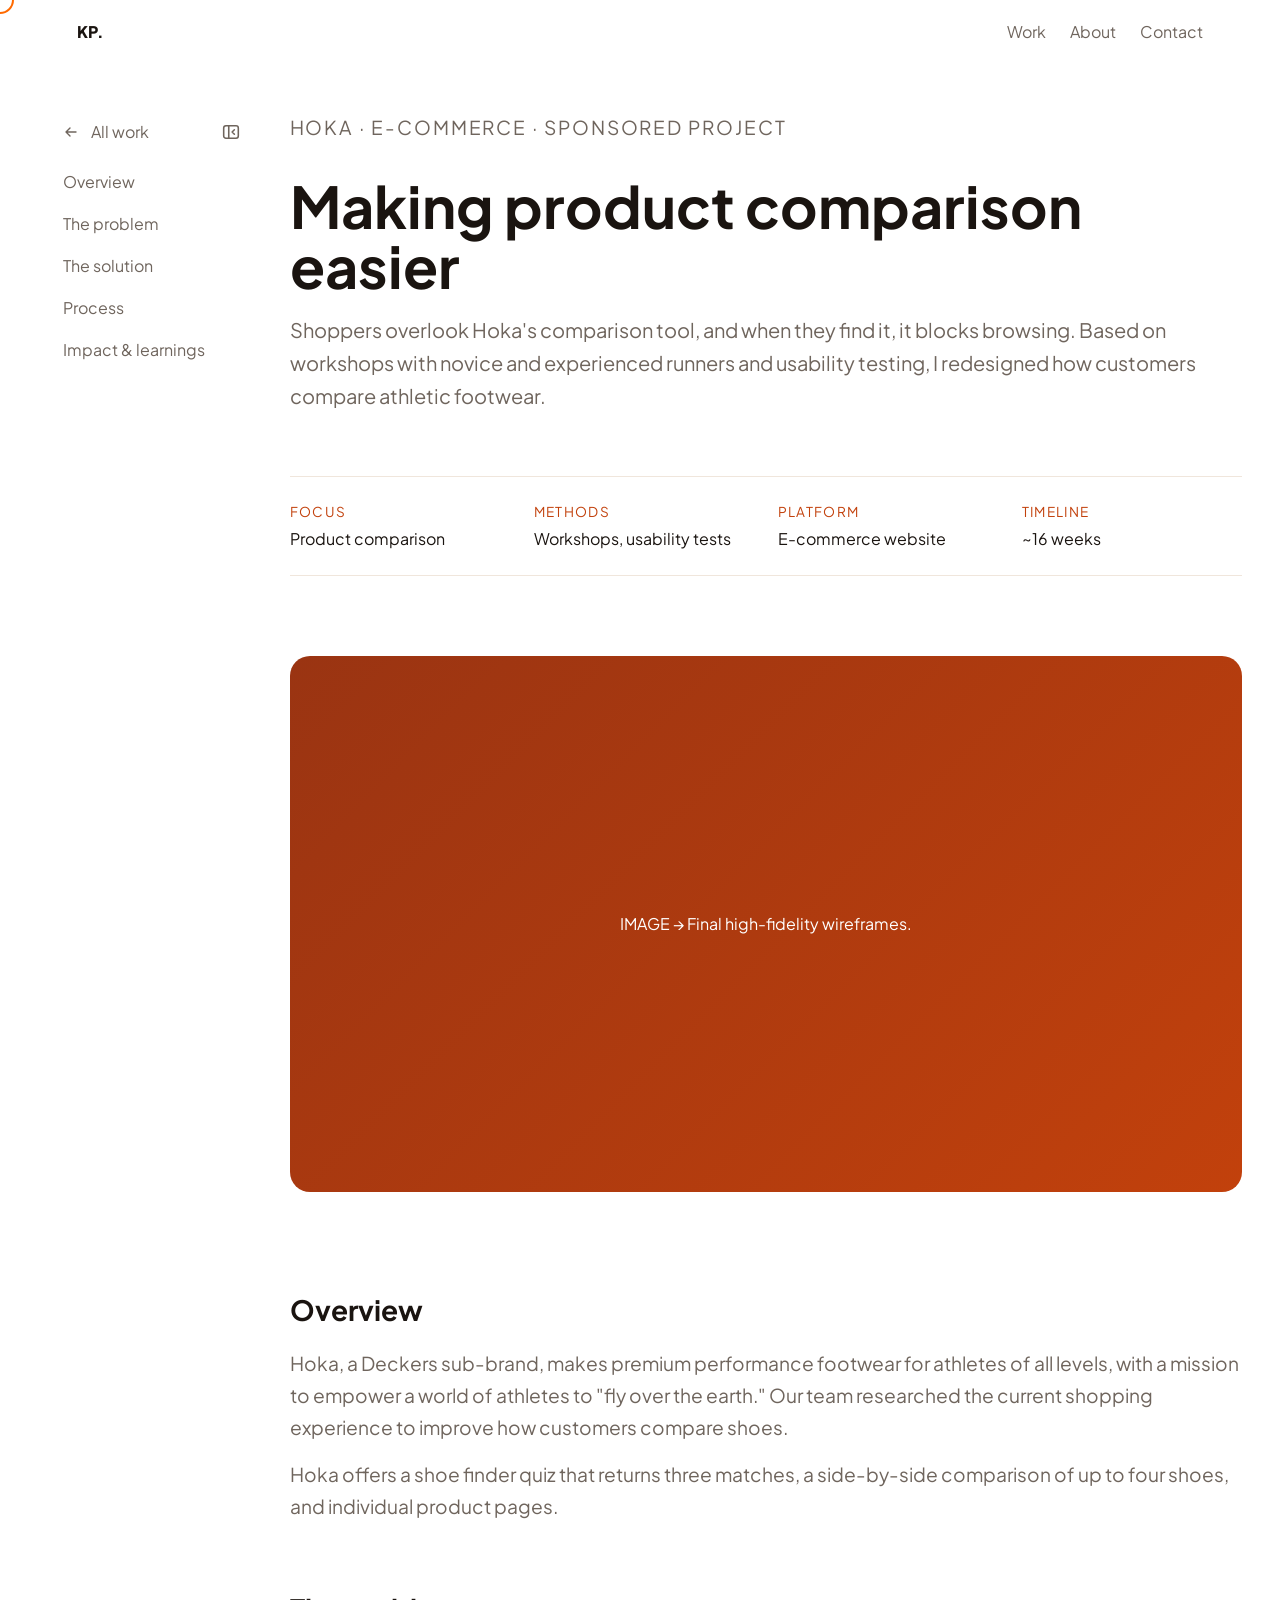
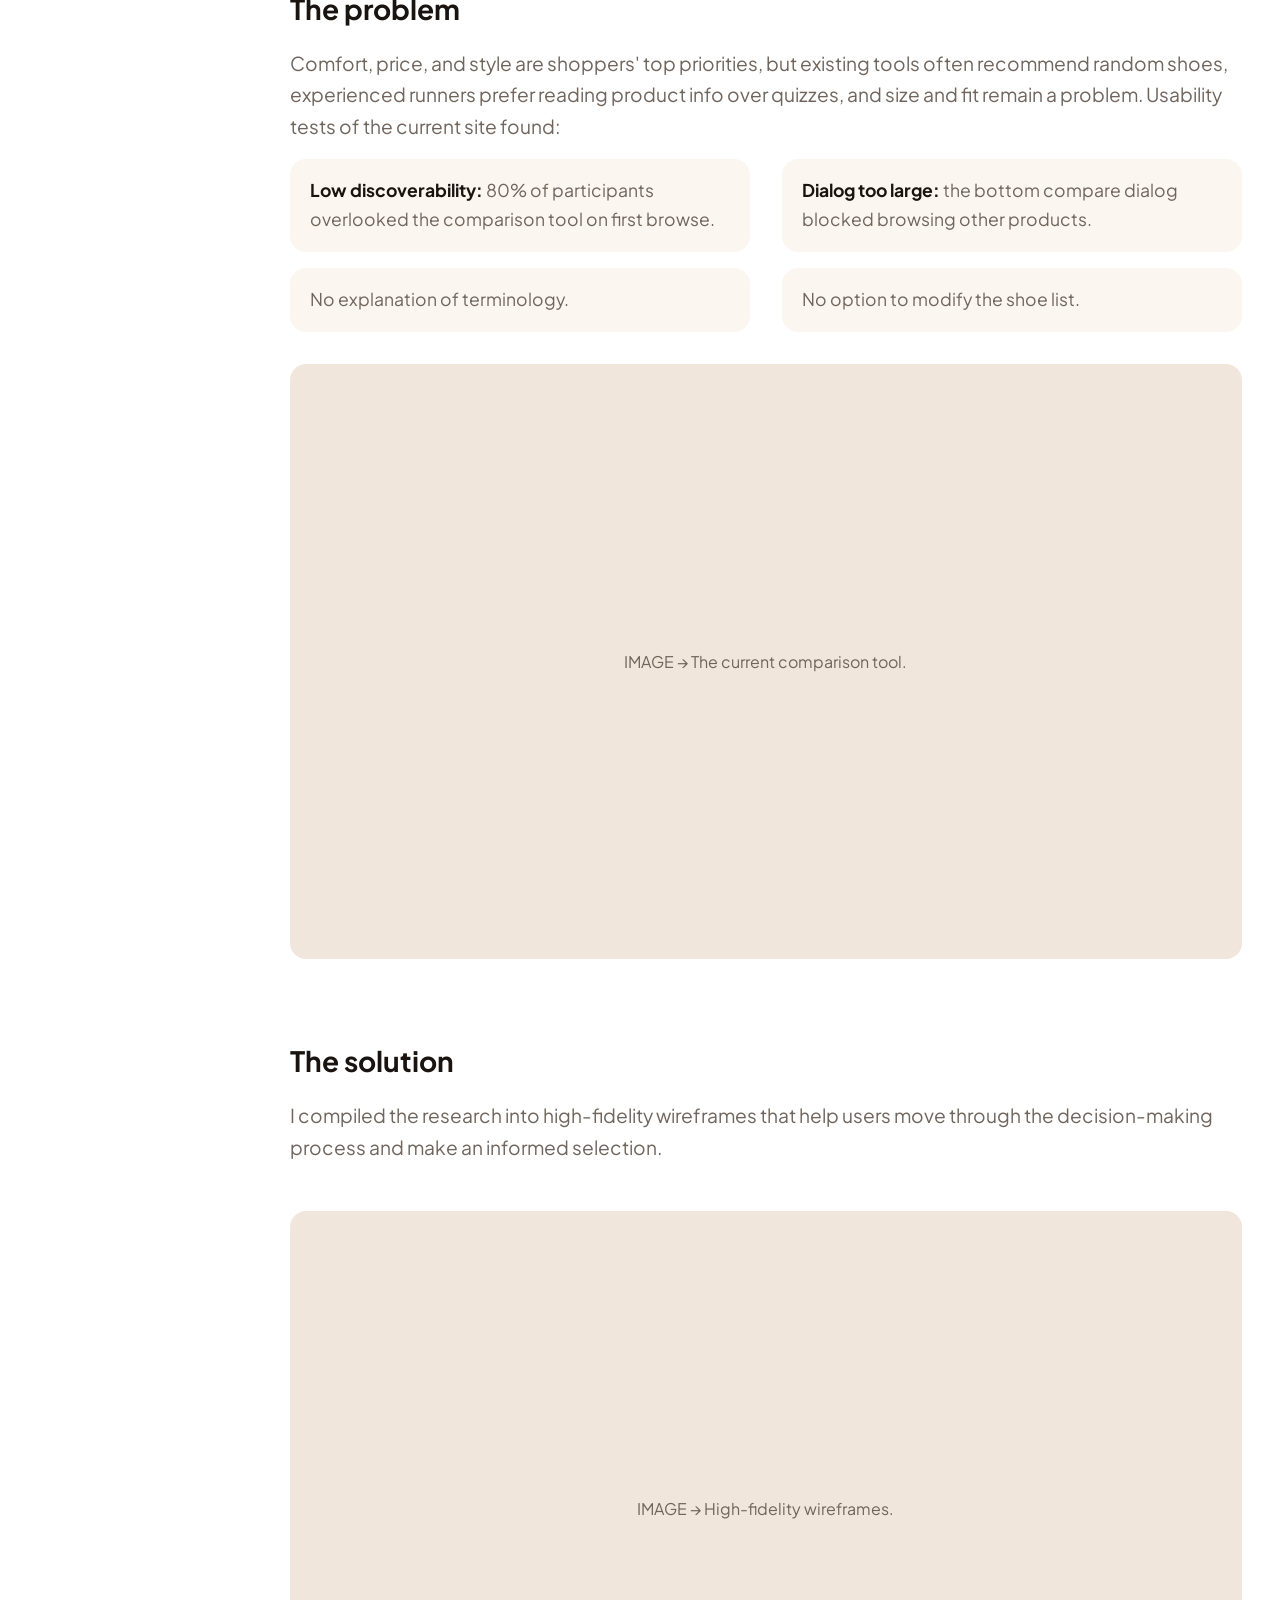
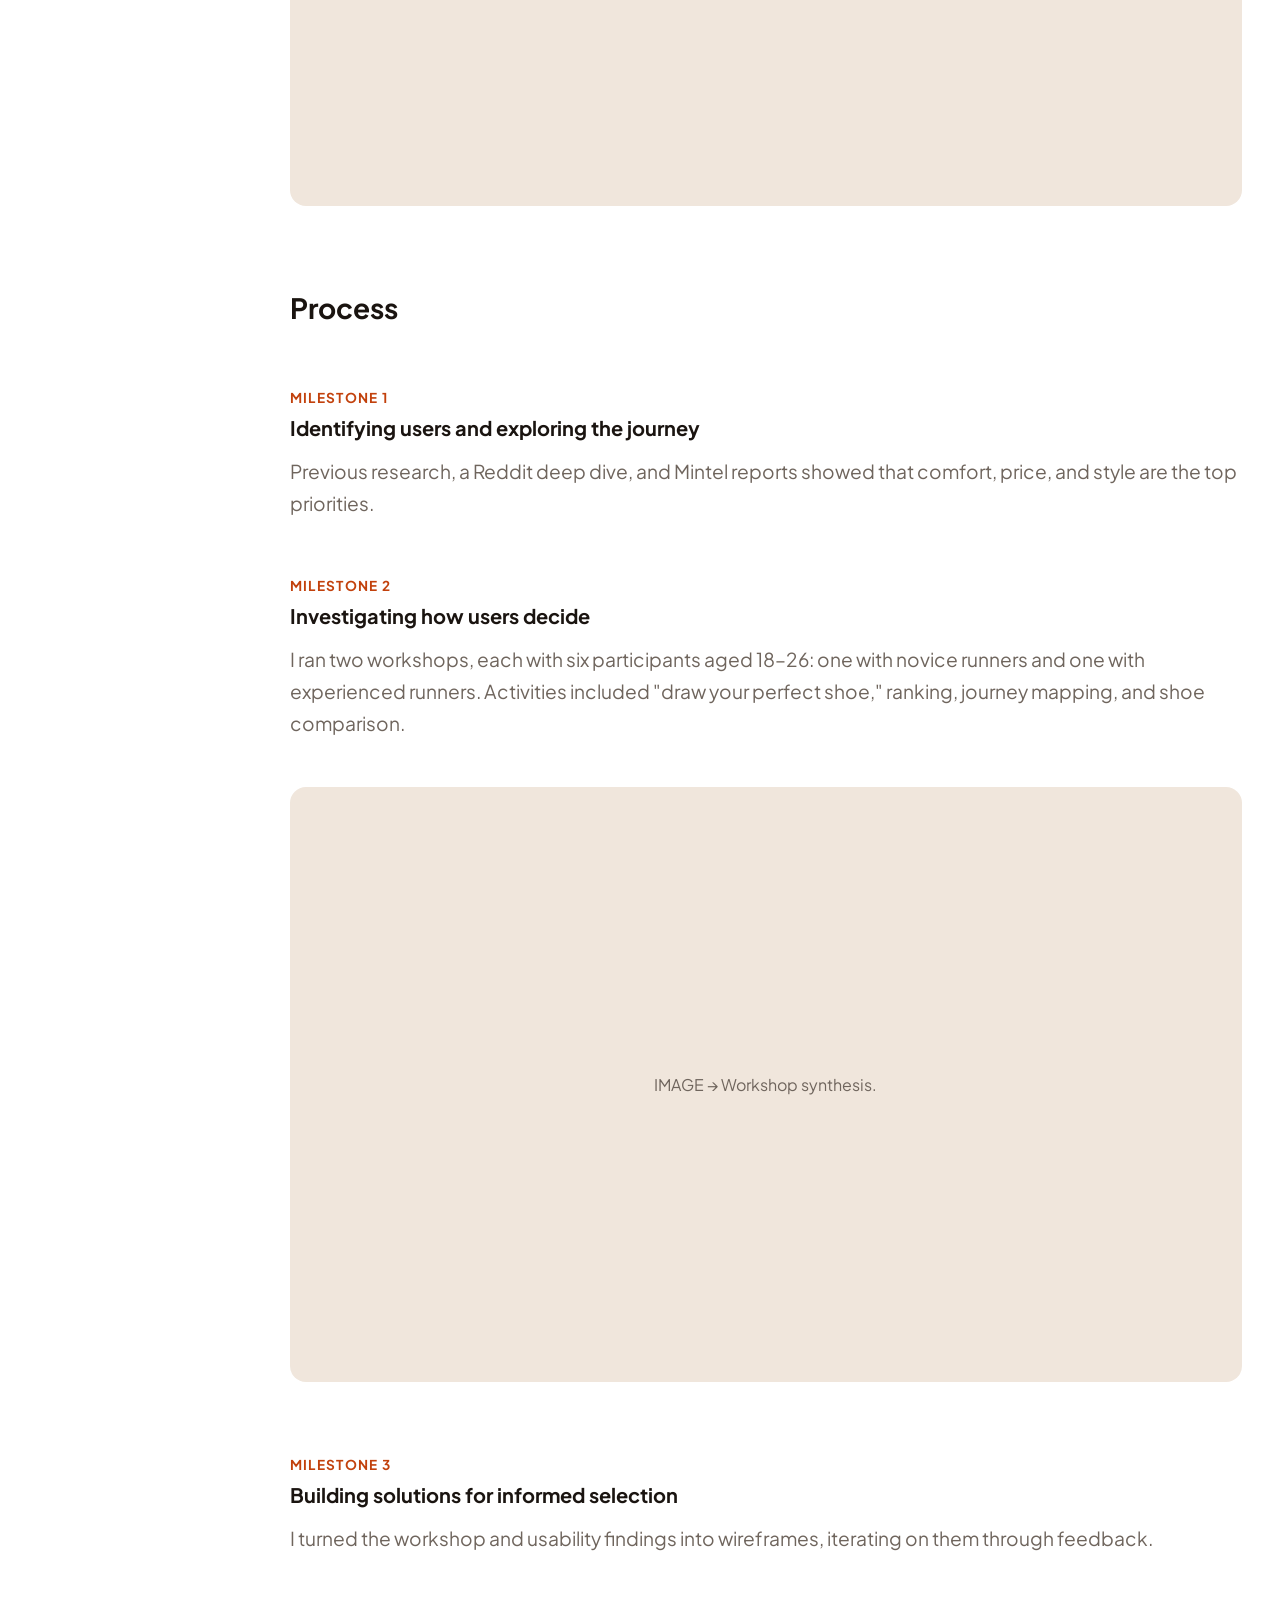
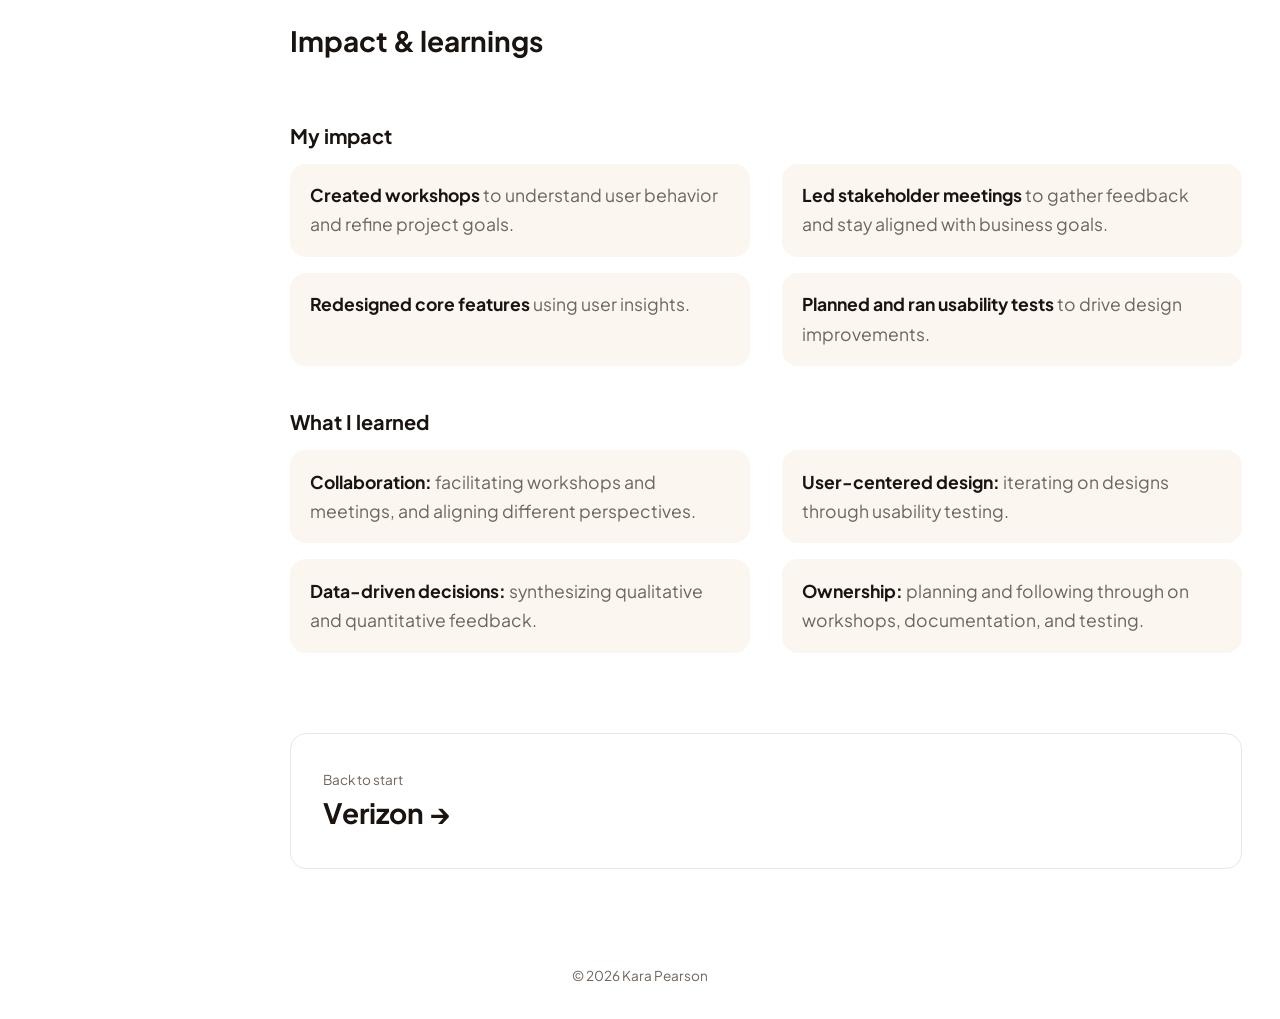
==== hoka.html @ 804b09f3 "Restructure Keylime, Kayak, Hoka like Verizon Co-authored-by: Copilot App <223556219+Copilot@users.n" ====
<!DOCTYPE html>
<html lang="en">
<head>
<meta charset="UTF-8">
<meta name="viewport" content="width=device-width, initial-scale=1">
<title>Hoka — Kara Pearson</title>
<link rel="stylesheet" href="style.css">
</head>
<body>
<div class="cursor" aria-hidden="true"></div>
<div class="progress" aria-hidden="true"></div>
<header class="nav">
  <a href="index.html" class="logo">KP.</a>
  <nav><a href="index.html#work">Work</a><a href="index.html#about">About</a><a href="index.html#contact">Contact</a></nav>
</header>

<main class="cs">
  <a class="back" href="index.html#work">← All work</a>
  <p class="eyebrow" style="margin-top:2rem">Hoka · E-commerce · Sponsored project</p>
  <h1 class="split">Making product comparison easier</h1>
  <p class="summary reveal">Shoppers overlook Hoka's comparison tool, and when they find it, it blocks browsing. Based on workshops with novice and experienced runners and usability testing, I redesigned how customers compare athletic footwear.</p>

  <dl class="meta reveal">
    <div><dt>Focus</dt><dd>Product comparison</dd></div>
    <div><dt>Methods</dt><dd>Workshops, usability tests</dd></div>
    <div><dt>Platform</dt><dd>E-commerce website</dd></div>
    <div><dt>Timeline</dt><dd>~16 weeks</dd></div>
  </dl>

  <div class="shot hero-img reveal">IMAGE → Final high-fidelity wireframes.</div>

  <h2 class="reveal">Overview</h2>
  <p class="reveal">Hoka, a Deckers sub-brand, makes premium performance footwear for athletes of all levels, with a mission to empower a world of athletes to "fly over the earth." Our team researched the current shopping experience to improve how customers compare shoes.</p>
  <p class="reveal">Hoka offers a shoe finder quiz that returns three matches, a side-by-side comparison of up to four shoes, and individual product pages.</p>

  <h2 class="reveal">The problem</h2>
  <p class="reveal">Comfort, price, and style are shoppers' top priorities, but existing tools often recommend random shoes, experienced runners prefer reading product info over quizzes, and size and fit remain a problem. Usability tests of the current site found:</p>
  <ul class="reveal">
    <li><b>Low discoverability:</b> 80% of participants overlooked the comparison tool on first browse.</li>
    <li><b>Dialog too large:</b> the bottom compare dialog blocked browsing other products.</li>
    <li>No explanation of terminology.</li>
    <li>No option to modify the shoe list.</li>
  </ul>
  <div class="shot reveal">IMAGE → The current comparison tool.</div>

  <h2 class="reveal">The solution</h2>
  <p class="reveal">I compiled the research into high-fidelity wireframes that help users move through the decision-making process and make an informed selection.</p>
  <div class="shot reveal">IMAGE → High-fidelity wireframes.</div>

  <h2 class="reveal">Process</h2>
  <h3 class="reveal"><small>Milestone 1</small>Identifying users and exploring the journey</h3>
  <p class="reveal">Previous research, a Reddit deep dive, and Mintel reports showed that comfort, price, and style are the top priorities.</p>

  <h3 class="reveal"><small>Milestone 2</small>Investigating how users decide</h3>
  <p class="reveal">I ran two workshops, each with six participants aged 18–26: one with novice runners and one with experienced runners. Activities included "draw your perfect shoe," ranking, journey mapping, and shoe comparison.</p>
  <div class="shot reveal">IMAGE → Workshop synthesis.</div>

  <h3 class="reveal"><small>Milestone 3</small>Building solutions for informed selection</h3>
  <p class="reveal">I turned the workshop and usability findings into wireframes, iterating on them through feedback.</p>

  <h2 class="reveal">Impact &amp; learnings</h2>
  <h3 class="reveal">My impact</h3>
  <ul class="reveal">
    <li><b>Created workshops</b> to understand user behavior and refine project goals.</li>
    <li><b>Led stakeholder meetings</b> to gather feedback and stay aligned with business goals.</li>
    <li><b>Redesigned core features</b> using user insights.</li>
    <li><b>Planned and ran usability tests</b> to drive design improvements.</li>
  </ul>

  <h3 class="reveal">What I learned</h3>
  <ul class="reveal">
    <li><b>Collaboration:</b> facilitating workshops and meetings, and aligning different perspectives.</li>
    <li><b>User-centered design:</b> iterating on designs through usability testing.</li>
    <li><b>Data-driven decisions:</b> synthesizing qualitative and quantitative feedback.</li>
    <li><b>Ownership:</b> planning and following through on workshops, documentation, and testing.</li>
  </ul>

  <a class="next reveal" href="verizon.html"><span>Back to start</span><h3>Verizon →</h3></a>
</main>

<footer>© 2026 Kara Pearson</footer>
<script src="script.js"></script>
</body>
</html>
---- style.css ----
@import url('https://fonts.googleapis.com/css2?family=Plus+Jakarta+Sans:wght@400;500;600;700;800&display=swap');
:root{--accent-text:#c2410c;--accent-strong:#9a3412;--fs-label:.85rem;--fs-small:1rem;--fs-body:1.1rem;--fs-lead:1.25rem;--fs-h3:1.75rem;--r-lg:20px;--r-md:16px;--bg:#ffffff;--fg:#1a1410;--muted:#6f655d;--accent:#ff6a00;--accent2:#ffb347;--line:#f0e6dc}
*{box-sizing:border-box;margin:0}
html{scroll-behavior:smooth}
body{background:var(--bg);color:var(--fg);font-family:'Plus Jakarta Sans',system-ui,Segoe UI,sans-serif;line-height:1.6;overflow-x:hidden}
a{color:inherit}
section{padding:7rem 6vw;max-width:none;margin:auto}

.progress{position:fixed;top:0;left:0;height:3px;width:0;background:var(--accent);z-index:100}
.cursor{position:fixed;width:28px;height:28px;border:2px solid var(--accent);border-radius:50%;pointer-events:none;z-index:99;transform:translate(-50%,-50%);transition:width .2s,height .2s,background .2s}
.cursor.big{width:60px;height:60px;background:rgba(255,106,0,.15)}
@media (hover:none){.cursor{display:none}}

.nav{position:fixed;top:0;width:100%;display:flex;justify-content:space-between;padding:1.2rem 6vw;z-index:50;backdrop-filter:blur(12px);background:rgba(255,255,255,.7)}
.nav nav a{margin-left:1.5rem;text-decoration:none;color:var(--muted);transition:color .2s}
.nav nav a:hover{color:var(--accent-text)}
.logo{font-weight:800;text-decoration:none}

.hero{min-height:100vh;display:flex;flex-direction:column;justify-content:center;position:relative;max-width:none;overflow:hidden}
.hero>*:not(.blob){position:relative;z-index:1;max-width:900px}
.eyebrow{color:var(--accent-text);letter-spacing:.1em;text-transform:uppercase;font-size:var(--fs-label)}
h1{font-size:clamp(2.5rem,7vw,5.5rem);line-height:1.05;margin:1rem 0 1.5rem}
h1 .w{display:inline-block;opacity:0;transform:translateY(60px) rotate(4deg);animation:up .8s cubic-bezier(.2,.8,.2,1) forwards}
@keyframes up{to{opacity:1;transform:none}}
.typed{font-size:clamp(3rem,11vw,8rem);line-height:1;font-weight:800;letter-spacing:-.03em;max-width:none}
.caret{display:inline-block;width:.07em;height:.85em;margin-left:.05em;background:var(--accent);vertical-align:-.05em;animation:blink 1s steps(1) infinite}
@keyframes blink{50%{opacity:0}}
.lead{color:var(--muted);font-size:var(--fs-lead);max-width:560px}
.btn{display:inline-block;margin-top:2rem;padding:.9rem 1.8rem;border-radius:99px;background:var(--accent-text);color:#fff;text-decoration:none;font-weight:600;transition:transform .2s,box-shadow .2s,background .2s;width:fit-content}
.btn:hover{transform:translateY(-3px) scale(1.04);box-shadow:0 10px 30px rgba(255,106,0,.4)}

.blob{position:absolute;border-radius:50%;filter:blur(90px);opacity:.4;animation:float 14s ease-in-out infinite}
.b1{width:420px;height:420px;background:#ff6a00;top:5%;right:5%}
.b2{width:320px;height:320px;background:#ffb347;bottom:10%;right:30%;animation-delay:-5s}
.b3{width:280px;height:280px;background:#ffd9b0;top:30%;left:-5%;animation-delay:-9s}
@keyframes float{50%{transform:translate(40px,-50px) scale(1.15)}}

.marquee{overflow:hidden;border-block:1px solid var(--line);padding:1.2rem 0}
.track{display:flex;gap:3rem;width:max-content;animation:scroll 30s linear infinite;font-size:1.6rem;font-weight:700;color:var(--muted)}
.track span::after{content:"✦";margin-left:3rem;color:var(--accent-text)}
@keyframes scroll{to{transform:translateX(-50%)}}

h2{font-size:clamp(2rem,4vw,3rem);margin-bottom:3rem}

.case{display:grid;grid-template-columns:1.4fr 1fr;gap:5vw;align-items:center;margin-bottom:8rem}
.case.flip .thumb{order:2}
.thumb{aspect-ratio:4/3;border-radius:var(--r-lg);background:linear-gradient(135deg,var(--c1),var(--c2));transition:transform .15s,box-shadow .3s;box-shadow:0 20px 50px rgba(120,60,0,.15)}
.case:hover .thumb{box-shadow:0 30px 70px rgba(255,106,0,.3)}
.tag{color:var(--accent-text);font-size:var(--fs-label)}
.info h3{font-size:var(--fs-h3);margin:.4rem 0 1rem}
.info p{color:var(--muted);margin-bottom:1.2rem}
.info a{font-weight:600;text-decoration:none;border-bottom:2px solid var(--accent)}
@media(max-width:800px){.case{grid-template-columns:1fr}.case.flip .thumb{order:0}}

.about p{font-size:var(--fs-body);color:var(--muted);margin-bottom:1.2rem}
.about-grid{display:grid;grid-template-columns:1fr 1fr;gap:5vw;align-items:start}
.about-lead{font-size:clamp(1.6rem,3vw,2.4rem)!important;line-height:1.25;color:var(--fg)!important;font-weight:700}
.about-body p:last-child{margin-bottom:0}
.snaps{display:flex;align-items:flex-start;gap:0;margin-top:3rem;padding:0 0 5.5rem 5rem}
.snap{--d:215px;position:relative;width:var(--d);height:var(--d);transform:rotate(var(--r,0deg));transition:transform .35s cubic-bezier(.3,1.6,.5,1);z-index:1}
.snap:nth-child(1){margin-top:-.5rem}
.snap:nth-child(2){--d:190px;margin:5.5rem 0 0 1.5rem}
.snap:hover{transform:rotate(calc(var(--r,0deg)*-.4)) scale(1.1);z-index:2}
.snap img{width:100%;height:100%;object-fit:cover;display:block;border-radius:50%;border:4px solid #fff;box-shadow:0 0 0 3px var(--accent),0 14px 30px rgba(255,106,0,.25);animation:wobble 5s ease-in-out infinite}
.snap:nth-child(2) img{animation-delay:-2.5s}
@keyframes wobble{0%,100%{transform:translateY(0) rotate(-2deg)}50%{transform:translateY(-8px) rotate(2deg)}}
@media(prefers-reduced-motion:reduce){.snap img{animation:none}}

.snap svg{position:absolute;left:calc(var(--d)*-.346);top:calc(var(--d)*-.346);width:calc(var(--d)*1.692);height:calc(var(--d)*1.692);overflow:visible;pointer-events:none;opacity:0;transition:opacity .25s}.snap svg text{font-size:11.5px;font-weight:500;fill:var(--fg)}
.snap:hover svg,.snap:focus-within svg{opacity:1}
.sr{position:absolute;width:1px;height:1px;overflow:hidden;clip:rect(0 0 0 0)}.steps{display:grid;grid-template-columns:repeat(4,1fr);gap:1rem;margin-top:4rem}
.steps div{padding:1.4rem;border:1px solid var(--line);border-radius:var(--r-md);transition:border-color .2s,transform .2s}
.steps div:hover{border-color:var(--accent);transform:translateY(-4px)}
.steps b{display:block;font-size:var(--fs-body)}
.steps span{color:var(--muted);font-size:var(--fs-small)}
.ai-block{margin-top:5rem;padding-top:3rem;border-top:1px solid var(--line)}
.ai-block h3{font-size:var(--fs-label);letter-spacing:.1em;text-transform:uppercase;color:var(--accent-text);margin:0}
.ai-lead{font-size:clamp(1.3rem,2.6vw,2rem);font-weight:700;max-width:30ch;line-height:1.25;margin:1rem 0 0}
.ai-steps{margin-top:2rem}
.ai-proof{margin-top:1.5rem;padding:1.2rem 1.4rem;border-left:3px solid var(--accent);background:#fff6ee;border-radius:0 var(--r-md) var(--r-md) 0;max-width:70ch}
@media(max-width:800px){.snaps{padding-left:0}.about-grid{grid-template-columns:1fr}.steps{grid-template-columns:1fr 1fr}}
.philo-title{font-size:var(--fs-h3);margin:3rem 0 1rem}
.about .quote-line{color:var(--fg);border-left:4px solid var(--accent);padding-left:1.5rem}
.stats{display:flex;gap:4rem;margin-top:3rem;flex-wrap:wrap}
.stats strong{display:block;font-size:3.5rem;color:var(--accent-text)}
.stats span{color:var(--muted)}

.contact{text-align:center}

.cs{max-width:none;margin:0;padding:7rem 6vw 4rem 4vw;display:grid;grid-template-columns:200px minmax(0,1fr);column-gap:3vw}
.cs>*{grid-column:2}
.cs>.back{display:none}
.cs>.toc{grid-column:1;grid-row:1/span 200;align-self:start;position:sticky;top:6rem;display:flex;flex-direction:column;gap:2px}
.cs>:not(.shot):not(.meta):not(.next):not(.toc):not(.screens){max-width:780px}
.toc-top{display:flex;flex-direction:row;align-items:center;gap:2px;margin-bottom:.5rem}
.toc-top .pane-back{flex:1;min-width:0}
.toc.closed .toc-top{flex-direction:column;align-items:flex-start}
.toc.closed .toc-top .pane-back{flex:none}
.toc-toggle,.pane-back,.toc .links a{position:relative;display:flex;align-items:center;gap:.75rem;height:40px;padding:0 12px;border:0;border-radius:6px;background:none;color:var(--muted);font:inherit;font-size:var(--fs-small);text-decoration:none;white-space:nowrap;overflow:hidden;cursor:pointer;transition:background .15s,color .15s}
.toc-toggle{width:40px;padding:0;justify-content:center}
.toc-toggle:hover,.pane-back:hover,.toc .links a:hover{background:#f6efe8;color:var(--fg)}
.pane-back svg{flex:none}
.toc .links{display:flex;flex-direction:column;gap:2px}
.toc .links a{font-size:var(--fs-small)}
.toc .links a.on{background:#f6efe8;color:var(--fg);font-weight:600}
.toc .links a.on::before{content:"";position:absolute;left:0;top:10px;bottom:10px;width:3px;border-radius:2px;background:var(--accent)}
.toc.closed .links{display:none}
.toc.closed .pane-back span{display:none}
.toc.closed .pane-back{width:40px;padding:0;justify-content:center}
.cs{transition:grid-template-columns .3s cubic-bezier(.2,.8,.2,1)}
.cs.toc-closed{grid-template-columns:40px minmax(0,1fr)}
.cs.toc-closed>:not(.shot):not(.meta):not(.next):not(.toc){max-width:1100px}
.cs>.eyebrow{margin-top:0!important}
.cs h2{scroll-margin-top:6rem}
@media(max-width:900px){.cs{display:block;padding:6rem 6vw 4rem}.toc{display:none!important}.cs>.back{display:inline-block}.cs>.eyebrow{margin-top:2rem!important}}
.cs h1{max-width:1100px!important}
.cs .back{color:var(--muted);text-decoration:none}
.cs .back:hover{color:var(--accent-text)}
.cs h1{font-size:clamp(2rem,5.5vw,3.6rem);margin:1rem 0}
.cs .summary{font-size:var(--fs-lead);color:var(--muted)}
.meta{display:grid;grid-template-columns:repeat(auto-fit,minmax(150px,1fr));gap:1.5rem;margin:3rem 0;padding:1.5rem 0;border-block:1px solid var(--line)}
.meta dt{font-size:var(--fs-label);letter-spacing:.1em;text-transform:uppercase;color:var(--accent-text)}
.meta dd{margin:.2rem 0 0}
.cs h2{font-size:var(--fs-h3);margin:3rem 0 1rem}
.cs .label{color:var(--accent-text);font-size:var(--fs-label);letter-spacing:.1em;text-transform:uppercase;margin-top:4.5rem;margin-bottom:0}
.cs .label+h2{margin-top:.3rem}
.cs p,.cs li{color:var(--muted);font-size:var(--fs-body);margin-bottom:1rem}
.cs b{color:var(--fg)}
.cs mark{background:#fff1d6;color:#b34700;padding:0 .3em;border-radius:4px}
.cs ul{padding-left:1.3rem}
.shot{aspect-ratio:16/10;border-radius:var(--r-md);background:var(--line);display:grid;place-items:center;color:var(--muted);margin:2rem 0}
.shot.hero-img{aspect-ratio:16/9;border-radius:var(--r-lg);background:linear-gradient(135deg,#9a3412,#c2410c);color:#fff;margin-bottom:3rem}
.cs .quote{border-left:4px solid var(--accent);padding-left:1.5rem;font-size:var(--fs-lead);color:var(--fg);margin:2rem 0}
.next{display:block;margin-top:5rem;padding:2rem;border:1px solid var(--line);border-radius:var(--r-md);text-decoration:none;transition:border-color .2s,transform .2s}
.next:hover{border-color:var(--accent);transform:translateY(-4px)}
.next span{color:var(--muted);font-size:var(--fs-label)}
.next h3{font-size:var(--fs-h3)}
.big-link{display:inline-block;font-size:clamp(1.5rem,5vw,3.5rem);font-weight:800;text-decoration:none;margin-bottom:1.5rem;background:linear-gradient(90deg,#c2410c,#ea580c);-webkit-background-clip:text;background-clip:text;color:transparent;transition:transform .3s}
.big-link:hover{transform:scale(1.05)}
.contact p a{color:var(--muted);text-decoration:none}
.contact p a:hover{color:var(--accent-text)}
footer{text-align:center;padding:2rem;color:var(--muted);font-size:var(--fs-label)}

.reveal{opacity:0;transform:translateY(40px);transition:opacity .8s,transform .8s cubic-bezier(.2,.8,.2,1)}
.reveal.in{opacity:1;transform:none}

@media (prefers-reduced-motion:reduce){
  *{animation:none!important;transition:none!important;scroll-behavior:auto}
  .reveal,h1 .w{opacity:1;transform:none}
}

/* app screens: neutral stage, Verizon-style UI inside */
.screens{display:flex;justify-content:center;align-items:flex-start;flex-wrap:wrap;gap:2rem 1.5rem;margin:2rem 0;padding:3rem 1rem 2.2rem;border-radius:var(--r-lg);background:#e9ecf2}
.screens.dark{background:#14161b}
.screens figure{margin:0}
.screens figcaption{text-align:center;margin-top:1rem;font-size:.9rem;color:#5b6270;max-width:270px}
.screens.dark figcaption{color:#c9ced8}
.phone{--red:#ee0000;--ai:#4a5cf0;--aib:#eef1ff;--bg:#f6f5f3;width:270px;height:640px;background:var(--bg);border-radius:38px;border:7px solid #111;overflow:hidden;position:relative;display:flex;flex-direction:column;box-shadow:0 24px 50px rgba(0,0,0,.35);font:400 11px/1.35 "Helvetica Neue",Helvetica,Arial,sans-serif;color:#000;text-align:left}
.phone *{box-sizing:border-box}
.phone b,.phone .h{font-weight:800;letter-spacing:-.03em}
.phone .hd{background:var(--red);color:#fff;padding:11px 14px 12px;flex:none}
.phone .st{display:flex;justify-content:space-between;font-size:10px;font-weight:700;margin:0 6px 9px}
.phone .brand{font:800 21px/1 "Helvetica Neue",Arial,sans-serif;letter-spacing:-.06em;display:flex;justify-content:space-between;align-items:center}
.phone .brand span{font:400 14px system-ui;letter-spacing:0}
.phone .hi{font:800 23px/1.05 "Helvetica Neue",Arial,sans-serif;letter-spacing:-.05em;color:#fff12e;margin-top:14px}
.phone .hi+small{display:block;margin-top:8px;font-size:10.5px}
.phone .nav{position:static;width:auto;padding:0;background:none;backdrop-filter:none;justify-content:flex-start;display:flex;align-items:center;gap:12px;font-weight:800;font-size:12px;letter-spacing:-.03em}
.phone .nav em{margin-left:auto;font:400 14px system-ui;font-style:normal;letter-spacing:0}
.phone .body{flex:1;overflow:hidden;padding:10px 10px 0;display:flex;flex-direction:column;gap:9px}
.phone .chips{display:flex;gap:5px;white-space:nowrap;overflow:hidden;align-items:center}
.phone .chip{border:1.5px solid #000;border-radius:99px;padding:5px 9px;font-weight:800;font-size:9.5px;letter-spacing:-.02em}
.phone .chip.ai{border:0;background:#fff;color:var(--ai);width:26px;height:26px;padding:0;display:grid;place-items:center;font-size:13px;box-shadow:0 1px 3px rgba(0,0,0,.15);flex:none}
.phone .card{background:#fff;border-radius:14px;padding:12px}
.phone .card .lg{font-size:17px;letter-spacing:-.04em;margin:5px 0 3px}
.phone .sub{color:#555;font-size:10px}
.phone .sub.up{color:var(--red);font-weight:700}
.phone .btns{display:flex;gap:6px;margin-top:9px}
.phone .obtn,.phone .pbtn{flex:1;text-align:center;padding:7px 4px;border-radius:99px;font-weight:800;font-size:9.5px;letter-spacing:-.02em;border:1.5px solid #000;background:#fff;color:#000;white-space:nowrap}
.phone .pbtn{background:#000;color:#fff}
.phone .obtn.ai{border-color:var(--ai);color:var(--ai);background:var(--aib)}
.phone .save{background:#00873d;color:#fff;display:flex;gap:9px}
.phone .save b{display:block;font-size:13px;color:#fff}
.phone .offer{background:#f6f2e8}
.phone .dark{background:#1c1c1c;color:#fff;border-radius:14px;padding:12px}
.phone .dark b{color:#fff12e;font-size:14px;display:block;margin-bottom:3px}
.phone .tabs{display:flex;justify-content:space-around;background:#fff;padding:8px 0 14px;font-size:8.5px;font-weight:800;border-top:1px solid #ddd;flex:none}
.phone .tabs span:first-child{color:var(--red)}
.phone .tabs i{display:block;width:13px;height:13px;margin:0 auto 3px;border:1.5px solid currentColor;border-radius:4px}
.phone .whitetop{background:#fff;margin:-10px -10px 0;padding:14px 12px 14px}
.phone .whitetop .big{font:800 24px/1 "Helvetica Neue",Arial,sans-serif;letter-spacing:-.05em;margin:5px 0 12px}
.phone .row{display:flex;justify-content:space-between;align-items:center;gap:8px}
.phone .row b{font-size:12px}
.phone .row small{display:block;color:#666;font-size:9.5px;margin-top:2px}
.phone .arr{font:300 15px system-ui}
.phone .hist{display:flex;align-items:flex-end;justify-content:space-around;height:62px;border-bottom:1px solid #ddd;margin:10px 8px 0}
.phone .hist i{width:24px;background:#40b8ff}
.phone .hist i.cur{background:#00305f}
.phone .hl{display:flex;justify-content:space-around;text-align:center;font-size:8.5px;margin-top:5px}
.phone .hl b{display:block;font-weight:500;letter-spacing:0}
.phone .hl .cur,.phone .hl .cur b{color:#00305f;font-weight:800}
.phone .aicard{background:var(--aib);border-radius:14px;padding:11px;border:1px solid #d8defc}
.phone .aicard .t{color:var(--ai);font-weight:800;font-size:11px;display:flex;gap:5px;align-items:center;letter-spacing:-.02em}
.phone .aicard p{margin:5px 0 0;font-size:10.5px}
.phone .aicard a{color:var(--ai);font-weight:800;display:block;margin-top:6px;font-size:10px;text-decoration:underline}
.phone .sel{border:1.5px solid #000;border-radius:8px;padding:7px 9px;display:flex;justify-content:space-between;font-size:10.5px}
.phone .h2{font:800 19px/1.05 "Helvetica Neue",Arial,sans-serif;letter-spacing:-.05em;margin:4px 0}
.phone .mem{display:flex;align-items:center;gap:14px;padding:4px 6px}
.phone .donut{width:92px;height:92px;border-radius:50%;background:conic-gradient(#00305f 0 66%,#40b8ff 66% 92%,#bfe6ff 92%);position:relative;flex:none}
.phone .donut:after{content:"";position:absolute;inset:25px;background:var(--bg);border-radius:50%}
.phone .mem ul{list-style:none;margin:0;padding:0;display:grid;gap:6px;font-weight:800;letter-spacing:-.02em}
.phone .mem li:before{content:"";display:inline-block;width:8px;height:8px;margin-right:6px;background:var(--c)}
.phone .mem li{font-size:11px;color:#000;margin:0}
.phone .line{display:flex;gap:9px;align-items:center;padding:9px 0;border-top:1.5px solid #000}
.phone .av{width:28px;height:28px;border-radius:50%;background:#dfe6ee;display:grid;place-items:center;font-weight:800;flex:none}
.phone .paper{background:#fff;border-radius:3px;padding:11px;margin:0 3px;box-shadow:0 1px 5px rgba(0,0,0,.25);font-size:8px}
.phone .paper .v{font:800 15px Arial,sans-serif;letter-spacing:-.06em}
.phone .gl{height:5px;background:#e3e3e3;border-radius:3px;margin:5px 0}
.phone .snap{width:auto;height:auto;transform:none;transition:none;z-index:auto;margin-top:10px;border:1.5px solid #000;border-radius:7px;padding:7px}
.phone .snap div{display:flex;justify-content:space-between;padding:2px 0}
.phone .pill{position:absolute;right:10px;bottom:62px;display:flex;align-items:center;gap:8px;background:#fff;border-radius:99px;padding:6px 6px 6px 14px;box-shadow:0 6px 18px rgba(0,0,0,.3);font-weight:800;font-size:10px;line-height:1.1;letter-spacing:-.02em}
.phone .pill small{position:absolute;top:-8px;left:14px;background:var(--red);color:#fff;font-size:7px;padding:1px 5px;border-radius:4px}
.phone .pill i{width:28px;height:28px;border-radius:50%;background:var(--aib);color:var(--ai);display:grid;place-items:center;font-style:normal;font-size:15px}
.phone .dim{position:absolute;inset:0;background:rgba(0,0,0,.35)}
.phone .sheet{position:absolute;left:0;right:0;bottom:0;top:170px;background:var(--aib);border-radius:22px 22px 0 0;padding:15px;display:flex;flex-direction:column;gap:8px;font-size:10.5px;box-shadow:0 -8px 24px rgba(0,0,0,.3)}
.phone .sheet h4{margin:0;font:800 12.5px "Helvetica Neue",Arial,sans-serif;letter-spacing:-.03em;display:flex;justify-content:space-between;align-items:center}
.phone .sheet h4 i{font-style:normal;width:20px;height:20px;background:#fff;border-radius:50%;display:grid;place-items:center;font-size:10px}
.phone .sheet h5{margin:0;color:var(--ai);font:800 11px "Helvetica Neue",Arial,sans-serif;letter-spacing:-.02em}
.phone .sheet ul{margin:0;padding-left:14px}
.phone .sheet li{font-size:10.5px;color:#000;margin:0 0 3px}
.phone .ask{margin-top:auto;margin-bottom:12px;background:#fff;border-radius:99px;padding:9px 13px;color:#6b6b6b}
/* closer-to-real Verizon app: icons, status bar, red, bezel */
.phone{--red:#ee0022;border:5px solid #1b1b1d;box-shadow:0 0 0 2px #cfd1d6,0 24px 50px rgba(0,0,0,.35)}
.phone .st{align-items:center;font-size:11px;margin:0 8px 12px}
.phone .st span:last-child{font-size:0;width:64px;height:14px;background:url("data:image/svg+xml,%3Csvg xmlns='http://www.w3.org/2000/svg' viewBox='0 0 70 14'%3E%3Cg fill='white'%3E%3Crect x='0' y='9' width='3' height='4' rx='1'/%3E%3Crect x='5' y='6' width='3' height='7' rx='1'/%3E%3Crect x='10' y='3' width='3' height='10' rx='1' opacity='.45'/%3E%3Crect x='15' y='0' width='3' height='13' rx='1' opacity='.45'/%3E%3C/g%3E%3Cg fill='none' stroke='white' stroke-width='1.7' stroke-linecap='round'%3E%3Cpath d='M23 4.5a9 9 0 0 1 12 0M25.5 7.6a5.4 5.4 0 0 1 7 0'/%3E%3C/g%3E%3Ccircle cx='29' cy='10.8' r='1.5' fill='white'/%3E%3Crect x='41' y='0' width='28' height='14' rx='5' fill='white'/%3E%3Ctext x='55' y='11' font-family='Arial' font-weight='bold' font-size='10.5' text-anchor='middle' fill='%23ee0022'%3E84%3C/text%3E%3C/svg%3E") center/contain no-repeat}
.phone .brand span,.phone .nav em{font-size:0;width:44px;height:19px;margin-left:auto;background:url("data:image/svg+xml,%3Csvg xmlns='http://www.w3.org/2000/svg' viewBox='0 0 52 24' fill='none' stroke='white' stroke-width='1.7' stroke-linecap='round' stroke-linejoin='round'%3E%3Ccircle cx='10' cy='10' r='6.5'/%3E%3Cpath d='M15 15l5 5'/%3E%3Cpath d='M40 3.5c5 0 9 3.4 9 7.6s-4 7.6-9 7.6c-1 0-2-.1-3-.4L32 21l1.2-4.2C31 15.4 31 13 31 11.1 31 6.9 35 3.5 40 3.5z'/%3E%3C/svg%3E") center/contain no-repeat}
.phone .nav{font-size:0;gap:10px;padding:2px 0 0}
.phone .nav span{font-size:14px;font-weight:800;letter-spacing:-.04em}
.phone .nav:before{content:"";width:20px;height:20px;flex:none;background:url("data:image/svg+xml,%3Csvg xmlns='http://www.w3.org/2000/svg' viewBox='0 0 24 24' fill='none' stroke='white' stroke-width='1.6' stroke-linecap='round' stroke-linejoin='round'%3E%3Cpath d='M21 12H4M10 5l-7 7 7 7'/%3E%3C/svg%3E") center/contain no-repeat}
.phone .hd{padding:12px 14px 14px}
.phone .tabs{padding:8px 0 12px;font-size:9px}
.phone .tabs i{width:22px;height:22px;border:0;border-radius:0;margin:0 auto 2px;background:center/contain no-repeat}
.phone .tabs span:nth-child(1) i{background-image:url("data:image/svg+xml,%3Csvg xmlns='http://www.w3.org/2000/svg' viewBox='0 0 24 24' fill='none' stroke='%23ee0022' stroke-width='1.6' stroke-linecap='round'%3E%3Ccircle cx='12' cy='8' r='4'/%3E%3Cpath d='M4 21c0-4.4 3.6-7 8-7s8 2.6 8 7'/%3E%3C/svg%3E")}
.phone .tabs span:nth-child(2) i{background-image:url("data:image/svg+xml,%3Csvg xmlns='http://www.w3.org/2000/svg' viewBox='0 0 24 24' fill='none' stroke='black' stroke-width='1.6' stroke-linecap='round'%3E%3Crect x='7' y='2.5' width='10' height='19' rx='1.8'/%3E%3Cpath d='M11 18.5h2'/%3E%3C/svg%3E")}
.phone .tabs span:nth-child(3) i{background-image:url("data:image/svg+xml,%3Csvg xmlns='http://www.w3.org/2000/svg' viewBox='0 0 24 24' fill='none' stroke='black' stroke-width='1.6' stroke-linecap='round' stroke-linejoin='round'%3E%3Cpath d='M3 11l9-7.5 9 7.5v10H3z'/%3E%3Cpath d='M8.3 14.6a5 5 0 0 1 7.4 0M10.2 16.9a2.4 2.4 0 0 1 3.6 0'/%3E%3C/svg%3E")}
.phone .tabs span:nth-child(4) i{background-image:url("data:image/svg+xml,%3Csvg xmlns='http://www.w3.org/2000/svg' viewBox='0 0 24 24' fill='none' stroke='black' stroke-width='1.6' stroke-linecap='round' stroke-linejoin='round'%3E%3Cpath d='M5 8h14l-1 13H6z'/%3E%3Cpath d='M9 8V6.5a3 3 0 0 1 6 0V8'/%3E%3C/svg%3E")}
.phone .tabs span:nth-child(5) i{background-image:url("data:image/svg+xml,%3Csvg xmlns='http://www.w3.org/2000/svg' viewBox='0 0 24 24' fill='none' stroke='black' stroke-width='1.6' stroke-linecap='round'%3E%3Ccircle cx='12' cy='12' r='9'/%3E%3Cpath d='M9.5 9.6a2.5 2.5 0 1 1 3.5 2.3c-.7.4-1 .9-1 1.6'/%3E%3Cpath d='M12 17v.2'/%3E%3C/svg%3E")}
.phone .hi{font-size:25px;letter-spacing:-.055em}
.phone .whitetop .big{font-size:23px;line-height:28px}
.phone .paper{padding:13px 12px;font-size:7.5px}
.phone .paper .v{background:linear-gradient(90deg,#ee0022,#f0603a);-webkit-background-clip:text;background-clip:text;color:transparent!important;font-size:17px}
.phone .paper .meta{display:flex;justify-content:space-between;align-items:flex-start;gap:8px;margin:0;padding:0;border:0}
.phone .paper .acct{font-size:6.8px;line-height:1.7}
.phone .paper .q{background:#dedede;border-radius:5px;padding:4px 6px;margin-top:5px;font-size:6.3px;line-height:1.5}
.phone .paper .addr{font-size:6.8px;line-height:1.4;margin:12px 0 16px}
.phone .paper .snap{padding:8px 9px;border-radius:8px}
.phone .paper .snap .ttl{font:800 12px/1.1 "Helvetica Neue",Arial,sans-serif;letter-spacing:-.04em;display:block;padding:0 0 3px}
.phone .paper .snap div+div{border-top:1px solid #ccc}
/* 4px grid: 12px screen margins, 8px gaps, 12px card padding, 32px controls */
.phone{--u:4px;--m:12px;--g:8px}
.phone .hd{padding:12px 16px 16px}
.phone .st{margin:0 4px 12px;height:16px}
.phone .brand{height:24px}
.phone .hi{margin-top:16px;line-height:28px;font-size:24px}
.phone .hi+small{margin-top:8px;font-size:10px;line-height:16px}
.phone .nav{height:24px;padding:0;gap:12px}
.phone .body{padding:var(--m) var(--m) 0;gap:var(--g)}
.phone .chips{gap:var(--g);margin:0 calc(var(--m)*-1);padding:0 var(--m);height:32px}
.phone .chip{height:28px;padding:0 12px;display:flex;align-items:center;font-size:9.5px;line-height:1}
.phone .chip.ai{width:28px;height:28px;padding:0;justify-content:center}
.phone .card{padding:var(--m);border-radius:16px;display:flex;flex-direction:column;gap:4px}
.phone .card>*{margin:0}
.phone .card .lg{font-size:18px;line-height:24px;margin:0}
.phone .card .sub{line-height:16px}
.phone .card .btns{margin-top:8px}
.phone .btns{gap:var(--g)}
.phone .obtn,.phone .pbtn{height:32px;padding:0 4px;display:flex;align-items:center;justify-content:center;line-height:1}
.phone .save,.phone .offer{gap:4px}
.phone .whitetop{margin:calc(var(--m)*-1) calc(var(--m)*-1) 0;padding:16px var(--m);display:flex;flex-direction:column;gap:4px}
.phone .whitetop>*{margin:0}
.phone .whitetop .big{font-size:23px;line-height:28px;margin:0 0 8px}
.phone .whitetop .btns{margin-top:4px}
.phone .row{min-height:24px}
.phone .aicard{padding:var(--m);margin:0;display:flex;flex-direction:column;gap:4px}
.phone .aicard p,.phone .aicard a{margin:0}
.phone .aicard a{margin-top:4px}
.phone .hist{height:36px;margin:8px 8px 0}
.phone .whitetop{padding-top:8px}
.phone .hl{margin-top:8px}
.phone .sheet{padding:16px var(--m) 12px;gap:8px}
.phone .ask{height:36px;display:flex;align-items:center;margin-bottom:0;padding:0 16px}
.phone .pill{right:var(--m);bottom:68px}
.phone .mem{padding:8px 4px;gap:16px}
.phone .paper{margin:0;padding:12px}
.phone .paper .v{line-height:20px}
.phone .gl{margin:4px 0}
.phone .paper .snap{margin:12px 0 0;padding:8px 12px}
.phone .snap div{padding:4px 0;line-height:12px}
.phone .paper .snap .ttl{padding:0 0 4px;line-height:16px}

/* Phone UI: single 4px-grid spacing and control system (overrides earlier tweaks) */
.phone{--m:12px;--g:8px}
.phone .hd{padding:12px 16px 16px}
.phone .st{margin:0 4px 12px}
.phone .body{padding:var(--g) var(--m) 0;gap:var(--g)}
.phone .chips{margin:0 calc(var(--m)*-1);padding:0 var(--m);gap:8px}
.phone .card,.phone .aicard{padding:var(--m);border-radius:16px;gap:4px}
.phone .whitetop{margin:calc(var(--g)*-1) calc(var(--m)*-1) 0;padding:16px var(--m)}
.phone .btns{gap:8px;margin-top:8px}
.phone .whitetop .btns{margin-top:4px}
.phone .obtn,.phone .pbtn,.phone .chip{height:32px;padding:0 4px;min-width:0;font-size:9.5px;font-weight:800;letter-spacing:-.02em;line-height:1}
.phone .obtn,.phone .pbtn{flex:1 1 0}
.phone .chip{height:32px;padding:0 12px;flex:none}
.phone .chip.ai{width:32px;height:32px;padding:0;flex:none}
.phone .tabs{display:grid;grid-template-columns:repeat(5,1fr);justify-items:center;align-items:start;height:56px;padding:8px 0 0;font-size:8.5px;line-height:12px}
.phone .tabs span{display:block;width:100%;text-align:center}
.phone .sheet{padding:16px var(--m);gap:8px}
.phone .ask{height:40px;margin-bottom:0}
.phone .pill{right:var(--m);bottom:72px}
.phone .paper{padding:12px}
.phone .mem{padding:4px 0;gap:16px}
.phone .donut{width:76px;height:76px}.phone .donut:after{inset:21px}.phone .mem{gap:20px}.phone .mem ul{gap:4px}

/* Accessibility: WCAG AA contrast, hover and keyboard focus states */
.btn:hover{background:var(--accent-strong);box-shadow:0 10px 30px rgba(154,52,18,.4)}
:where(a,button,[tabindex]):focus-visible{outline:3px solid var(--accent-strong);outline-offset:3px;border-radius:4px}
.hero .btn:focus-visible,.dark :focus-visible{outline-color:#fff}
.nav nav a:hover,.contact p a:hover,.cs .back:hover{color:var(--accent-strong);text-decoration:underline;text-underline-offset:4px}
.info a:hover{color:var(--accent-strong);border-bottom-color:var(--accent-strong)}
.toc .links a:hover,.toc-toggle:hover,.pane-back:hover{background:#f6efe8;color:var(--fg)}
::selection{background:#fde3d0;color:var(--fg)}
@media (forced-colors:active){.btn{border:2px solid ButtonText}}

.cs>h3{font-size:var(--fs-lead);margin:2.5rem 0 .75rem}.cs>h3 small{display:block;color:var(--accent-text);font-size:var(--fs-label);letter-spacing:.1em;text-transform:uppercase;margin-bottom:.2rem}

/* Wider content */
.cs{padding-right:3vw}
.cs>:not(.shot):not(.meta):not(.next):not(.toc):not(.screens){max-width:1040px}
.cs>p,.cs>ul{font-size:1.2rem;line-height:1.65}
.cs>ul{display:grid;grid-template-columns:repeat(2,minmax(0,1fr));gap:1rem 2rem;list-style:none;padding:0}
.cs>ul li{background:#fbf6f0;border-radius:var(--r-md);padding:1.1rem 1.3rem;margin:0}
.cs.toc-closed>:not(.shot):not(.meta):not(.next):not(.toc):not(.screens){max-width:1400px}
@media(max-width:1100px){.cs>ul{grid-template-columns:1fr}}

.phone .card .btns{flex-direction:column;gap:var(--g)}.phone .card .btns>span{flex:none;width:100%}

/* Work I can't show */
.private-work{padding:4rem 6vw}
.pw-lead{color:var(--muted);font-size:var(--fs-lead);max-width:780px;margin:0 0 2rem}
.pw-grid{display:grid;grid-template-columns:repeat(auto-fit,minmax(260px,1fr));gap:1.25rem}
.pw{background:#fbf6f0;border:1px solid var(--line);border-radius:var(--r-lg);padding:1.5rem}
.pw h3{font-size:var(--fs-lead);margin:.5rem 0}
.pw p{color:var(--muted);font-size:var(--fs-body);margin:0}

.pw-grid{grid-template-columns:repeat(3,1fr);align-items:stretch}
.pw{display:flex;flex-direction:column}
.pw h3{min-height:2.6em;line-height:1.3}
.pw p{flex:1;min-height:6.5em}
@media(max-width:900px){.pw-grid{grid-template-columns:1fr}.pw h3,.pw p{min-height:0}}

.now-block{margin-top:3rem}
.now-block .steps{grid-template-columns:repeat(3,1fr)}
@media(max-width:900px){.now-block .steps{grid-template-columns:1fr}}

.now{padding:3rem 6vw 0}
.now h2{margin-bottom:1.25rem}
.now .steps{grid-template-columns:repeat(3,1fr)}
@media(max-width:900px){.now .steps{grid-template-columns:1fr}}

.now-chips{list-style:none;display:flex;flex-wrap:wrap;justify-content:flex-start;gap:.6rem;margin:2rem 0 0;padding:0}
.now-chips li{background:rgba(255,255,255,.7);border:1px solid var(--line);border-radius:999px;padding:.45rem 1rem;font-size:.95rem;color:var(--ink,#1a1a1a)}
.now-chips b{color:var(--accent-text);margin-right:.4rem;font-weight:700}

.now-chips li{display:inline-flex;align-items:center;gap:.55rem;background:rgba(255,255,255,.75);-webkit-backdrop-filter:blur(8px);backdrop-filter:blur(8px);border:1px solid rgba(194,65,12,.28);box-shadow:0 6px 18px -8px rgba(194,65,12,.35);padding:.55rem 1.1rem;transition:transform .2s ease,box-shadow .2s ease,border-color .2s ease}
.now-chips li:hover{transform:translateY(-3px);border-color:var(--accent-text);box-shadow:0 12px 24px -10px rgba(194,65,12,.45)}
.now-chips li::before{content:"";width:.55rem;height:.55rem;border-radius:50%;background:#f97316;flex:none}
.now-chips li:first-child::before{box-shadow:0 0 0 0 rgba(249,115,22,.55);animation:nowpulse 2s infinite}
.now-chips b{text-transform:uppercase;letter-spacing:.08em;font-size:.72rem;margin:0;padding:.15rem .5rem;border-radius:999px;background:#fff1e6}
@keyframes nowpulse{70%{box-shadow:0 0 0 .55rem rgba(249,115,22,0)}100%{box-shadow:0 0 0 0 rgba(249,115,22,0)}}
@media(prefers-reduced-motion:reduce){.now-chips li,.now-chips li::before{animation:none!important;transition:none}.now-chips li:hover{transform:none}}
.now-chips{margin-top:1.5rem;gap:.5rem}
.now-chips li{background:transparent;-webkit-backdrop-filter:none;backdrop-filter:none;border:1px solid var(--line);box-shadow:none;padding:.35rem .85rem;font-size:.88rem;color:var(--muted)}
.now-chips li:hover{transform:none;box-shadow:none;border-color:var(--accent-text)}
.now-chips li::before{width:.4rem;height:.4rem}
.now-chips li:first-child::before{animation:none;box-shadow:none}
.now-chips b{background:none;padding:0;margin:0 .1rem 0 0;font-size:.88rem;text-transform:none;letter-spacing:0;color:var(--accent-text)}
.now-chips{margin:1.5rem 0 1.75rem}

.now-chips{margin:1.1rem 0 2rem;gap:.25rem 1.6rem}
.now-chips li,.now-chips li:hover{border:0;padding:0;border-radius:0;background:none;font-size:.95rem;color:var(--muted);transform:none}
.now-chips li::before{content:none}
.now-chips li+li::before{content:"";display:inline-block;width:1px;height:1em;background:var(--line);margin-right:1.6rem;vertical-align:-.15em}
.now-chips b::after{content:":"}
.now-chips b{margin-right:.35rem}
.now-chips li{gap:.3rem}
.now-chips b{margin-right:0}

.now-chips{margin:1rem 0 1.5rem}
.hero-cta{display:flex;flex-wrap:wrap;gap:.75rem;align-items:center}
.hero-cta .btn{margin-top:0;padding:.8rem 1.6rem}
.hero-cta .btn.ghost{background:transparent;color:var(--accent-text);border:1.5px solid var(--accent-text)}
.hero-cta .btn.ghost:hover{background:var(--accent-text);color:#fff;box-shadow:none}
.hero-cta{margin-top:.25rem}
.cta-link{color:var(--accent-text);font-weight:600;font-size:1.15rem;text-decoration:none;background:linear-gradient(currentColor,currentColor) 0 100%/100% 2px no-repeat;padding-bottom:.25rem;transition:background-size .3s ease,color .2s}
.cta-link:hover{color:var(--accent-strong);background-size:0 2px;background-position:100% 100%}
.cta-link:focus-visible{outline:2px solid var(--accent-text);outline-offset:4px;border-radius:2px}
.snap{transition:transform .5s cubic-bezier(.2,.7,.2,1)}
.snap img{animation:none;transition:box-shadow .4s ease,filter .4s ease}
.snap:hover{transform:rotate(var(--r,0deg)) scale(1.03)}
.snap:hover img{box-shadow:0 0 0 3px var(--accent),0 22px 40px -14px rgba(194,65,12,.45)}
.snap svg{display:none}
.snap figcaption.sr{position:absolute;left:50%;top:calc(100% + .9rem);width:max-content;max-width:240px;height:auto;margin:0;clip:auto;overflow:visible;white-space:normal;transform:translate(-50%,-4px) rotate(calc(var(--r,0deg)*-1));text-align:center;font-size:.85rem;color:var(--muted);opacity:0;transition:opacity .35s ease,transform .35s ease;pointer-events:none}
.snap:hover figcaption.sr,.snap:focus-within figcaption.sr{opacity:1;transform:translate(-50%,0) rotate(calc(var(--r,0deg)*-1))}
.snap svg{display:block}
.snap figcaption.sr,.snap:hover figcaption.sr,.snap:focus-within figcaption.sr{position:absolute;width:1px;height:1px;overflow:hidden;clip:rect(0 0 0 0);opacity:1;transform:none;top:auto;left:auto;margin:-1px}
.snap img{border:0;box-shadow:0 10px 28px -12px rgba(26,22,20,.35);outline:1.5px solid rgba(194,65,12,.55);outline-offset:6px;transition:outline-offset .4s ease,outline-color .4s ease,box-shadow .4s ease}
.snap:hover img{box-shadow:0 18px 34px -14px rgba(26,22,20,.4);outline-color:var(--accent-text);outline-offset:10px}
.snap img{box-shadow:none;outline:2px solid var(--accent);outline-offset:4px;transition:outline-offset .3s ease}
.snap:hover img{box-shadow:none;outline-color:var(--accent);outline-offset:7px}
.snap svg text{font-size:11.5px;font-weight:300;font-style:normal;letter-spacing:.01em;text-transform:none;fill:var(--fg)}
.work{padding-bottom:1rem}
.private-work{background:none;margin:0;padding:1rem 6vw 4rem;border:0;border-radius:0}
.private-work h2{font-size:clamp(1.6rem,2.6vw,2.2rem)}
.private-work .pw-lead{font-size:1.05rem}
.case{cursor:auto}
a.thumb{display:block;cursor:pointer}
.private-work .pw{background:#fff;border-color:rgba(194,65,12,.12);transition:transform .3s ease,border-color .3s ease,box-shadow .3s ease}
.private-work .pw:hover{transform:translateY(-3px);border-color:rgba(255,106,0,.55);box-shadow:0 14px 30px -18px rgba(194,65,12,.35)}
@media(prefers-reduced-motion:reduce){.private-work .pw{transition:none}.private-work .pw:hover{transform:none}}
.about{padding-top:10rem}
.snap img{animation:wobble2 7s ease-in-out infinite}.snap:nth-child(2) img{animation-delay:-3.5s}@keyframes wobble2{0%,100%{transform:translateY(0) rotate(-.6deg)}50%{transform:translateY(-4px) rotate(.6deg)}}.snap:nth-child(2){margin-left:4rem}@media(prefers-reduced-motion:reduce){.snap img{animation:none}}
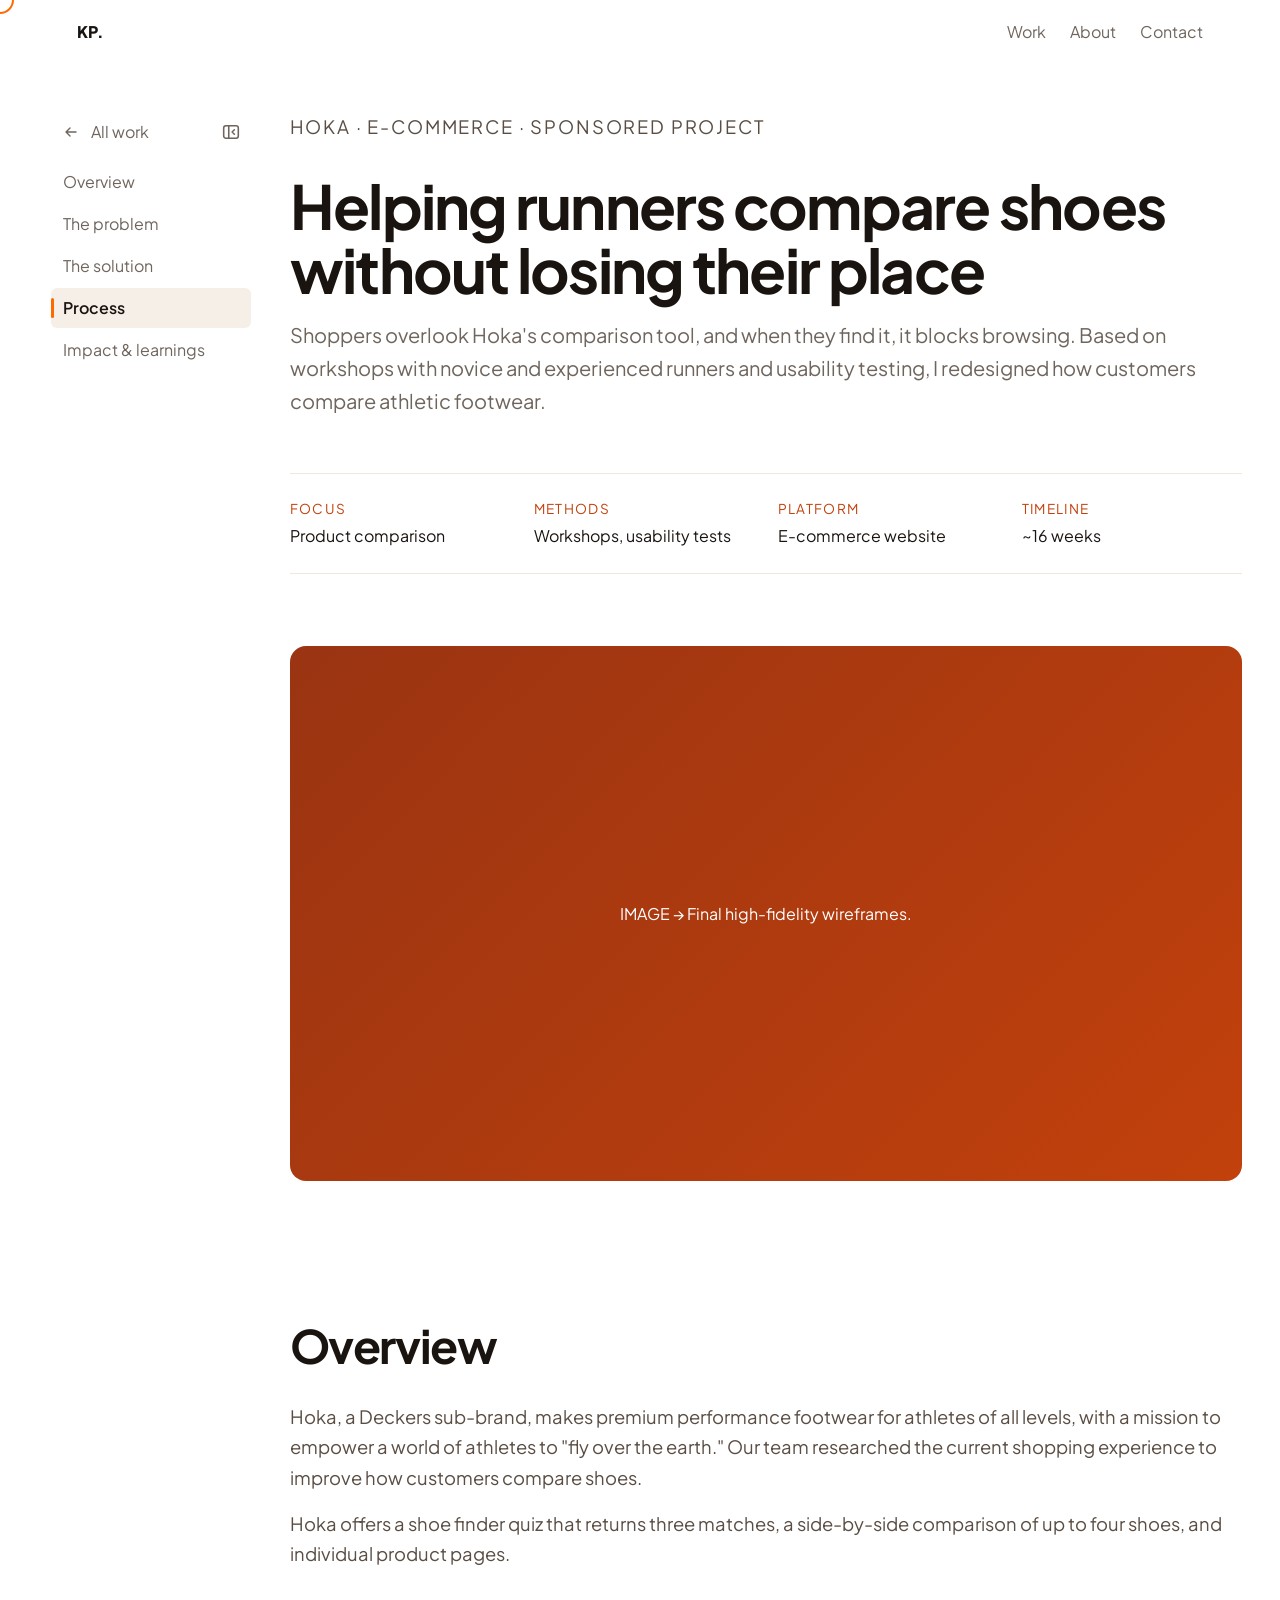
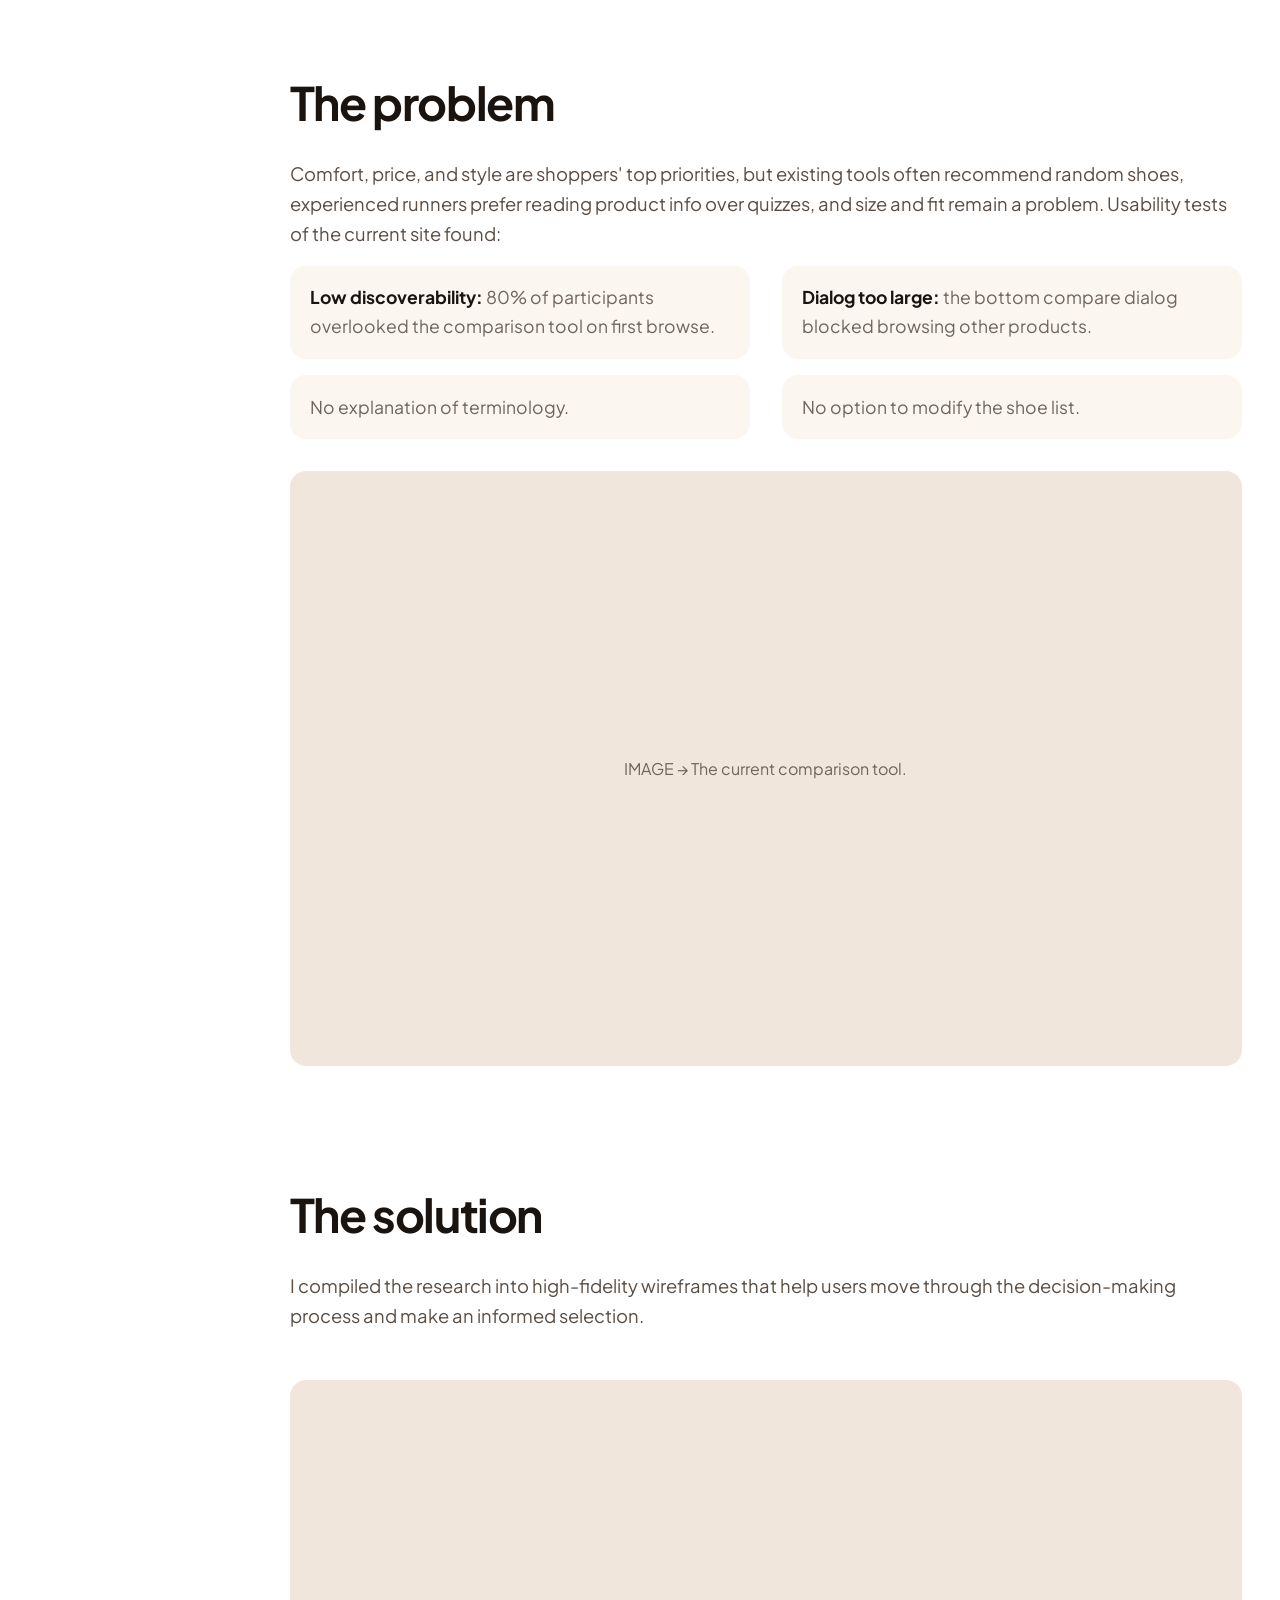
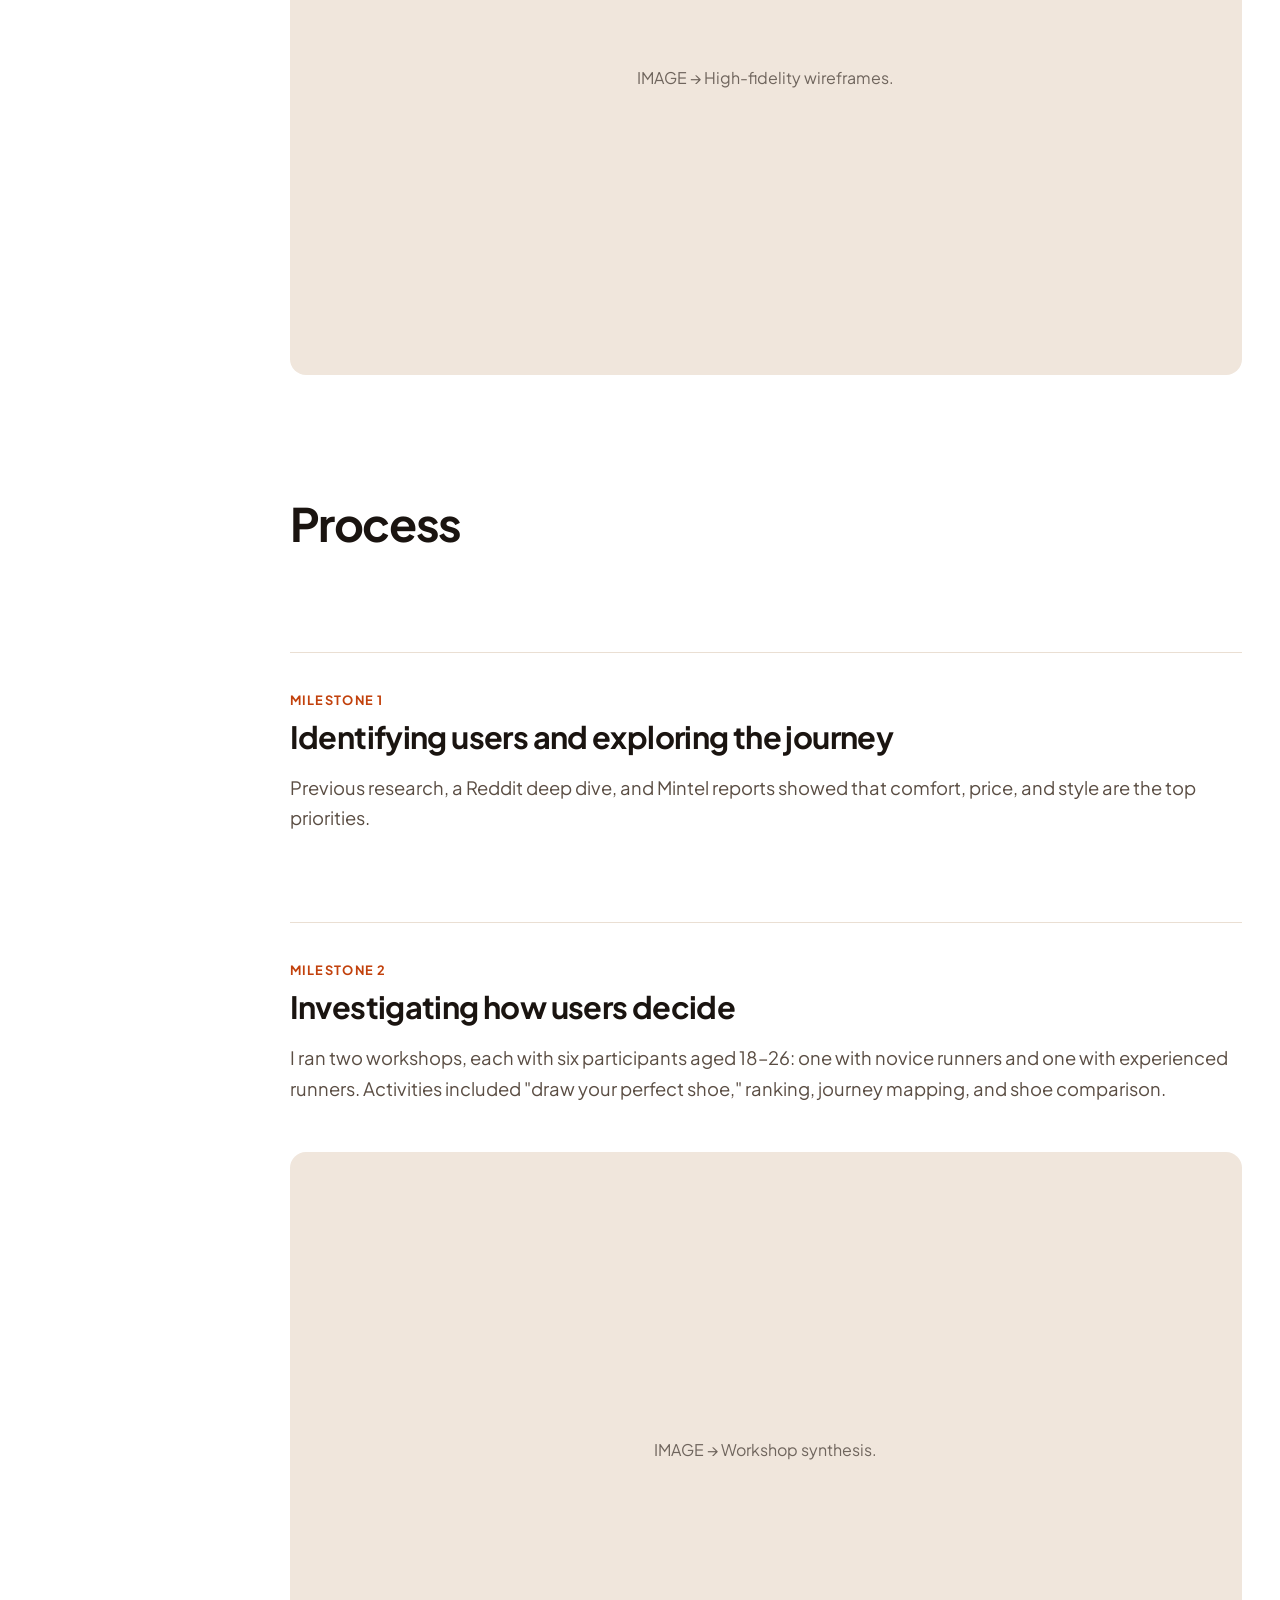
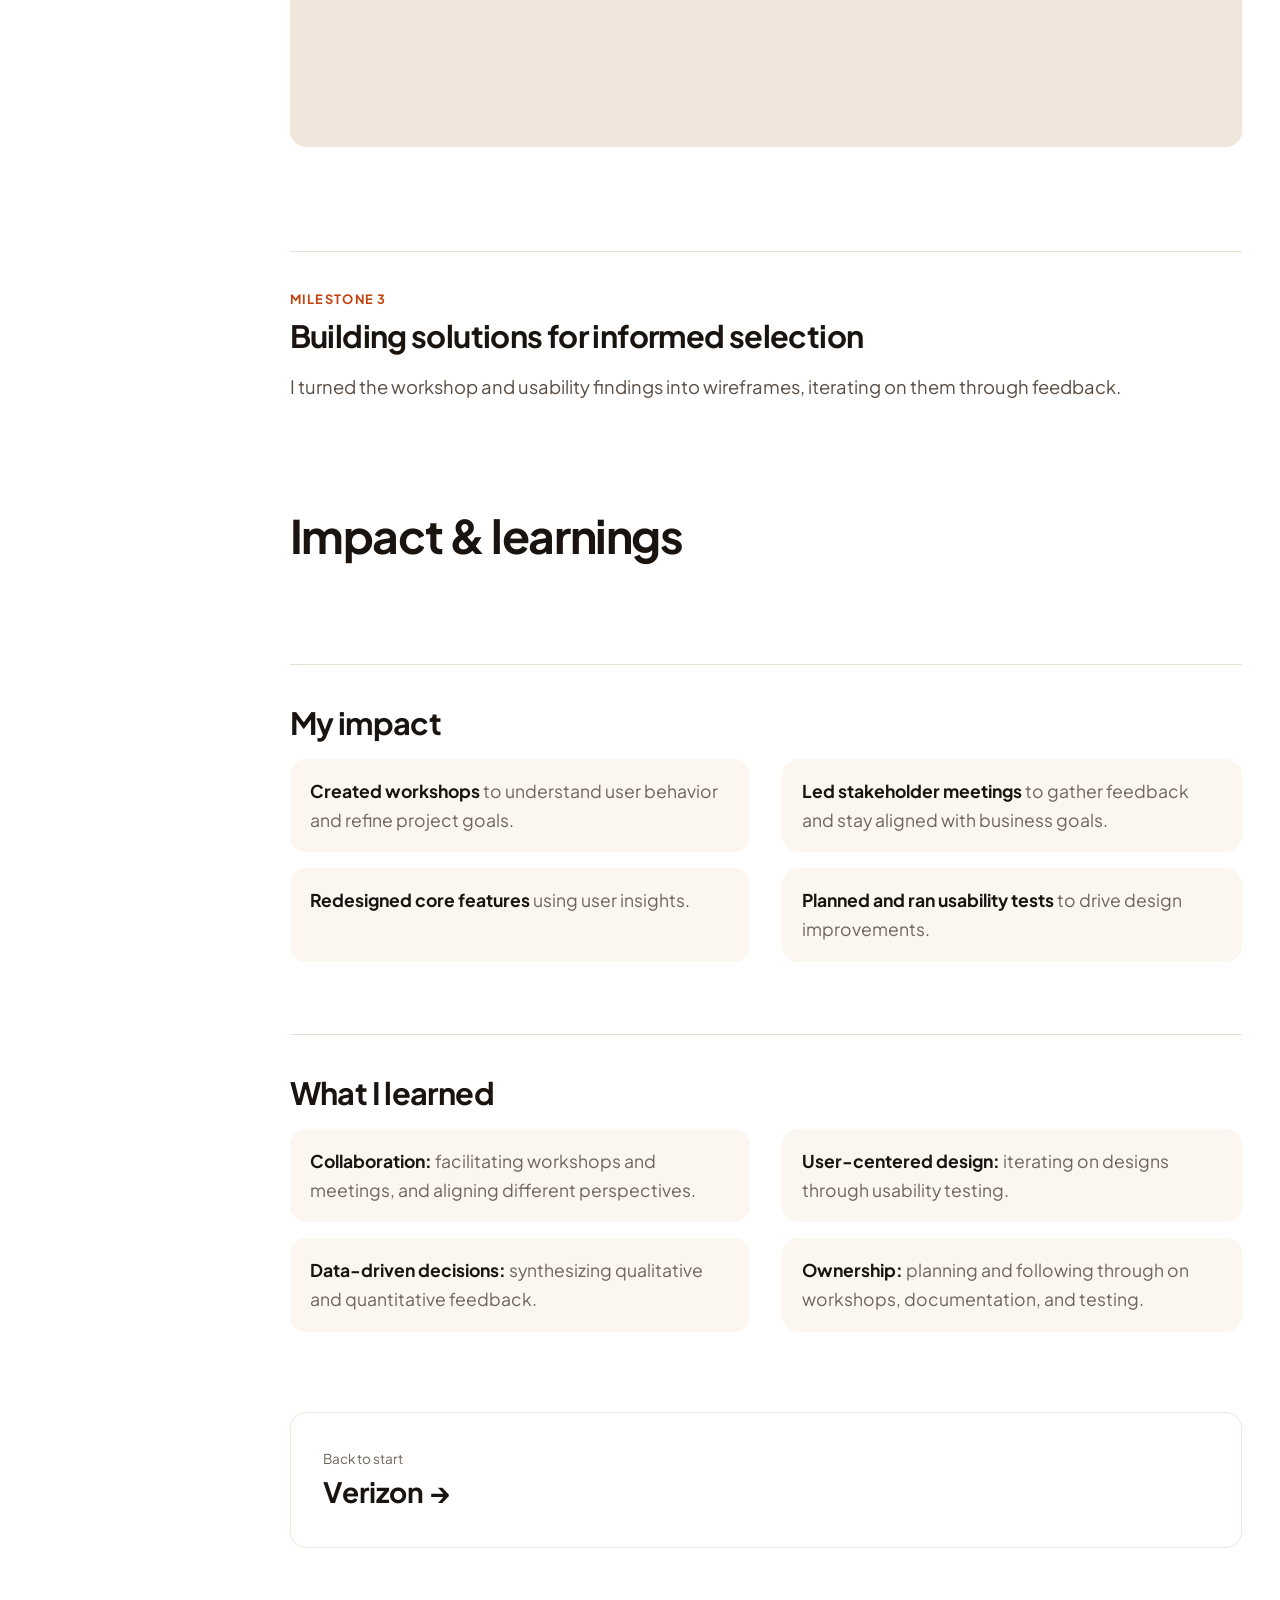
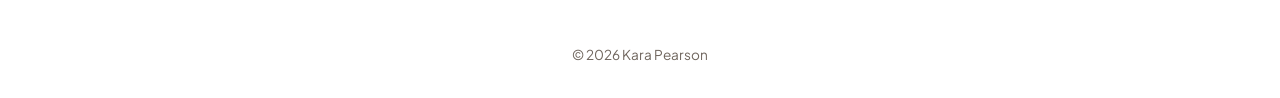
==== commit 9a14f8ef: "Improve Hoka title Co-authored-by: Copilot App <223556219+Copilot@users.noreply.github.com> Copilot-" ====
--- a/hoka.html
+++ b/hoka.html
@@ -17,7 +17,7 @@
 <main class="cs">
   <a class="back" href="index.html#work">← All work</a>
   <p class="eyebrow" style="margin-top:2rem">Hoka · E-commerce · Sponsored project</p>
-  <h1 class="split">Making product comparison easier</h1>
+  <h1 class="split">Helping runners compare shoes without losing their place</h1>
   <p class="summary reveal">Shoppers overlook Hoka's comparison tool, and when they find it, it blocks browsing. Based on workshops with novice and experienced runners and usability testing, I redesigned how customers compare athletic footwear.</p>
 
   <dl class="meta reveal">
--- a/style.css
+++ b/style.css
@@ -334,7 +334,7 @@
 
 /* Wider content */
 .cs{padding-right:3vw}
-.cs>:not(.shot):not(.meta):not(.next):not(.toc):not(.screens){max-width:1040px}
+.cs>:not(.shot):not(.meta):not(.next):not(.toc):not(.screens){max-width:none}
 .cs>p,.cs>ul{font-size:1.2rem;line-height:1.65}
 .cs>ul{display:grid;grid-template-columns:repeat(2,minmax(0,1fr));gap:1rem 2rem;list-style:none;padding:0}
 .cs>ul li{background:#fbf6f0;border-radius:var(--r-md);padding:1.1rem 1.3rem;margin:0}
@@ -427,4 +427,368 @@
 .private-work .pw:hover{transform:translateY(-3px);border-color:rgba(255,106,0,.55);box-shadow:0 14px 30px -18px rgba(194,65,12,.35)}
 @media(prefers-reduced-motion:reduce){.private-work .pw{transition:none}.private-work .pw:hover{transform:none}}
 .about{padding-top:10rem}
-.snap img{animation:wobble2 7s ease-in-out infinite}.snap:nth-child(2) img{animation-delay:-3.5s}@keyframes wobble2{0%,100%{transform:translateY(0) rotate(-.6deg)}50%{transform:translateY(-4px) rotate(.6deg)}}.snap:nth-child(2){margin-left:4rem}@media(prefers-reduced-motion:reduce){.snap img{animation:none}}+.snap img{animation:wobble2 7s ease-in-out infinite}.snap:nth-child(2) img{animation-delay:-3.5s}@keyframes wobble2{0%,100%{transform:translateY(0) rotate(-.6deg)}50%{transform:translateY(-4px) rotate(.6deg)}}.snap:nth-child(2){margin-left:4rem}@media(prefers-reduced-motion:reduce){.snap img{animation:none}}
+.cs .chat{display:flex;flex-direction:column;gap:.7rem;max-width:520px!important;margin:2.5rem 0 3.5rem;padding:0}
+.chat .b{margin:0;max-width:85%;padding:.75rem 1.25rem;border-radius:26px;font-size:clamp(1.1rem,2vw,1.4rem);line-height:1.25;color:var(--fg)}
+.chat .them{align-self:flex-start;background:#e9e9eb;border-bottom-left-radius:8px;transform-origin:left bottom}
+.chat .me{align-self:flex-end;background:#0b63e5;color:#fff;border-bottom-right-radius:8px;transform-origin:right bottom}
+.chat .who{align-self:flex-start;margin:0 0 -2.6rem 1.2rem;font-size:.85rem;color:var(--muted)}
+.chat .b.reveal{transform:scale(.6) translateY(24px);transition:opacity .5s ease,transform .5s cubic-bezier(.34,1.56,.64,1)}
+.chat .b.reveal.in{transform:none}
+@media (prefers-reduced-motion:reduce){.chat .b.reveal{transform:none;transition:none}}
+
+.chat .who{align-self:flex-start;margin:.4rem 0 -.5rem 1rem;font-size:.8rem;font-weight:500;color:var(--muted)}
+.chat .who.you{align-self:flex-end;margin:.4rem 1rem -.5rem 0}
+.cs .problem-split{display:grid;grid-template-columns:1fr 1fr;gap:3rem;align-items:start;max-width:none!important}
+.cs .problem-split>p{position:sticky;top:7rem;margin:0}
+.cs .problem-split .chat{max-width:none!important;margin:0}
+.chat .b{max-width:88%}
+@media (max-width:820px){.cs .problem-split{grid-template-columns:1fr;gap:1.5rem}.cs .problem-split>p{position:static}}
+
+.shot.has-img{aspect-ratio:auto;background:none;display:block}
+.shot.has-img img{width:100%;height:auto;display:block;border-radius:var(--r-md);border:1px solid var(--line)}
+.shot.has-img.hero-img{background:none}
+.shot.has-img figcaption{font-size:.9rem;color:var(--muted);margin-top:.6rem}
+.shot-row{display:grid;grid-template-columns:repeat(auto-fit,minmax(280px,1fr));gap:1rem;margin:2rem 0}
+.shot-row .shot{margin:0}
+
+.logos{display:grid;grid-template-columns:repeat(4,1fr);gap:.8rem;margin:1.5rem 0}
+.logos img{width:100%;height:84px;object-fit:contain;background:#fff;border:1px solid var(--line);border-radius:var(--r-md);padding:.9rem 1.1rem}
+.cs h4{font-size:1.15rem;margin:2rem 0 .5rem;color:var(--accent-text)}
+@media(max-width:640px){.logos{grid-template-columns:repeat(2,1fr)}}
+
+.logos{display:flex;flex-wrap:wrap;align-items:center;gap:1.2rem 2.2rem;margin:1.5rem 0 2rem}
+.logos img{height:30px;width:auto;max-width:130px;object-fit:contain;background:none;border:0;border-radius:0;padding:0;filter:grayscale(1);opacity:.6;mix-blend-mode:multiply}
+.cs h4{font-size:.85rem;letter-spacing:.12em;text-transform:uppercase;color:var(--accent-text);margin:2.5rem 0 .6rem}
+.cs>ul.plain{display:block;list-style:none;padding:0;margin:0 0 1rem}
+.cs>ul.plain li{background:none;border-radius:0;padding:.2rem 0 .2rem 1.3rem;position:relative;font-size:1.1rem}
+.cs>ul.plain li:before{content:'';position:absolute;left:0;top:.85em;width:.5rem;height:2px;background:var(--accent)}
+
+.shot-row.sketches img{aspect-ratio:4/3;object-fit:cover}
+.logos img:nth-child(1){height:44px}.logos img:nth-child(5){height:56px}.logos img:nth-child(6){height:42px}.logos img:nth-child(7){height:40px}
+
+.cs>h4{font-size:1.4rem;font-weight:600;letter-spacing:-.01em;text-transform:none;color:var(--ink,#1a1a1a);margin:3rem 0 .6rem;padding-top:1.6rem;border-top:1px solid #eadfd3}
+.cs>h3+p+h4{margin-top:2rem}
+.cs>ul.plain{font-size:1.1rem}
+.cs>ul.plain li{padding:.15rem 0}
+
+.stats{display:flex;gap:1rem;flex-wrap:wrap;margin:1.5rem 0}.stats div{flex:1 1 180px;background:#fbf6f0;border-radius:16px;padding:1.1rem 1.3rem}.stats b{display:block;font-size:2.6rem;line-height:1;color:var(--accent-text);font-weight:600}.stats span{display:block;margin-top:.5rem;font-size:.95rem;color:#5a4a3f;line-height:1.4}
+
+.insight{margin:1.8rem 0 3rem;padding:1.1rem 1.4rem;background:#fff4ea;border-left:3px solid #ff6a00;border-radius:0 14px 14px 0;max-width:62ch}.insight span{display:block;font-size:.75rem;letter-spacing:.12em;text-transform:uppercase;color:var(--accent-text);font-weight:600;margin-bottom:.3rem}.insight p{margin:0;font-size:1.05rem;line-height:1.55}.insight b{font-weight:600}
+
+.cs b.lead{display:block;font-size:1.15rem;font-weight:600;color:var(--ink,#1a1a1a);margin-bottom:.25rem}
+
+.cs .logos{flex-wrap:nowrap;justify-content:space-between;align-items:center;gap:1rem;margin:1.8rem 0 1.6rem;padding:1.2rem 0;border-top:1px solid #eadfd3;border-bottom:1px solid #eadfd3}.cs .logos img{height:30px;width:auto;max-width:12%;object-fit:contain}.cs .logos img:nth-child(1){height:30px}.cs .logos img:nth-child(5){height:34px}.cs .logos img:nth-child(6){height:28px}.cs .logos img:nth-child(7){height:28px}.cs .logos img:nth-child(8){height:30px}
+.finds{display:grid;grid-template-columns:repeat(3,1fr);gap:1.2rem;margin:1.2rem 0 2rem}.finds div{border-top:2px solid #ff6a00;padding-top:.8rem}.finds b{display:block;font-size:1.6rem;font-weight:600;color:var(--accent-text);line-height:1;margin-bottom:.4rem}.finds span{font-size:1.02rem;line-height:1.5;color:#3a2f28}@media(max-width:700px){.finds{grid-template-columns:1fr}.cs .logos{flex-wrap:wrap}}
+
+.dive{margin:1.8rem 0 2.5rem;border-bottom:1px solid #eadfd3}.dive details{border-top:1px solid #eadfd3}.dive summary{display:flex;align-items:center;gap:1.4rem;padding:1.3rem .2rem;cursor:pointer;list-style:none}.dive summary::-webkit-details-marker{display:none}.dive .st-n{font-size:.85rem;letter-spacing:.12em;color:var(--accent-text);font-weight:600;flex:none;width:2rem}.dive .st-t{flex:1}.dive .st-t b{display:block;font-size:1.3rem;font-weight:600;color:var(--ink,#1a1a1a)}.dive .st-t em{display:block;font-style:normal;font-size:1.02rem;color:#6b5d52;margin-top:.2rem;line-height:1.45}.dive summary i{flex:none;width:34px;height:34px;border-radius:50%;border:1.5px solid #ff6a00;position:relative;transition:background .2s}.dive summary i:before,.dive summary i:after{content:"";position:absolute;left:50%;top:50%;width:12px;height:1.5px;background:#ff6a00;transform:translate(-50%,-50%);transition:transform .2s}.dive summary i:after{transform:translate(-50%,-50%) rotate(90deg)}.dive details[open] summary i:after{transform:translate(-50%,-50%) rotate(0)}.dive summary:hover i{background:#fff4ea}.dive summary:focus-visible{outline:2px solid #ff6a00;outline-offset:2px}.dive .st-body{padding:0 .2rem 1.8rem 3.4rem}.dive .st-body>p{font-size:1.05rem;line-height:1.6;margin:0 0 1rem}.dive .st-body ul.plain{font-size:1.02rem;margin:0}.dive .logos{margin:1rem 0 1.2rem}@media(max-width:700px){.dive .st-body{padding-left:.2rem}.dive summary{gap:.8rem}}
+
+.cs .problem-split>p{position:static}
+
+.pains{display:grid;grid-template-columns:repeat(3,1fr);gap:.9rem;margin:1.2rem 0 2rem}.pains.two{grid-template-columns:1fr 1fr}.pains div{background:#fbf6f0;border-radius:16px;padding:1.1rem 1.2rem;display:flex;flex-direction:column;gap:.5rem}.pains b{font-size:.8rem;letter-spacing:.12em;text-transform:uppercase;color:var(--accent-text);font-weight:600}.pains span{font-size:1.1rem;line-height:1.35;font-weight:500;color:#1a1a1a}.pains .hl{background:#ff6a00}.pains .hl b,.pains .hl span{color:#fff}@media(max-width:700px){.pains,.pains.two{grid-template-columns:1fr}}
+
+
+
+.cs .logos img{filter:none!important;opacity:1!important;mix-blend-mode:normal!important}
+
+.finds.four{grid-template-columns:repeat(4,1fr)}.finds b{font-size:1.05rem;letter-spacing:.02em}@media(max-width:700px){.finds.four{grid-template-columns:1fr 1fr}}
+
+.finds.four{border:0}.finds.four div{border-top:0;padding:0;border-left:2px solid #ff6a00;padding-left:.8rem}.finds.four b{font-size:.8rem;text-transform:uppercase;letter-spacing:.1em;color:var(--accent-text);margin-bottom:.3rem}.finds.four span{font-size:1.05rem;font-weight:500}.dive .logos{margin-bottom:1.6rem}
+
+.finds.cards div{border:0;background:#fff4ea;border-radius:14px;padding:1.2rem 1.2rem 1.3rem}.finds.cards b{font-size:2.4rem;font-weight:600;margin-bottom:.6rem}.finds.cards span{font-size:1.05rem;font-weight:500;color:#2a2018}.dive .stats{margin:.4rem 0 1.4rem}
+
+.heu{display:grid;grid-template-columns:1.25fr 1fr;gap:2rem;align-items:center;margin:.4rem 0 .5rem}.heu .shot{margin:0}.heu ol{list-style:none;margin:0;padding:0;counter-reset:h;display:grid;gap:1.3rem}.heu li{counter-increment:h;padding-left:3rem;position:relative;font-size:1.02rem;line-height:1.45;color:#3a2f28}.heu li:before{content:counter(h);position:absolute;left:0;top:-.1rem;width:2rem;height:2rem;border-radius:50%;background:#ff6a00;color:#fff;font-weight:600;display:grid;place-items:center}.heu li b{display:block;font-size:1.15rem;color:#1a1a1a;margin-bottom:.15rem}@media(max-width:800px){.heu{grid-template-columns:1fr}}
+
+.heu{grid-template-columns:1.3fr 1fr;gap:1.6rem;align-items:stretch;padding:1.4rem;border-radius:24px;background:linear-gradient(135deg,#fff3e8 0%,#ffe2cc 100%)}
+.heu .shot{background:#fff;border-radius:16px;padding:.6rem;box-shadow:0 18px 40px -18px rgba(255,106,0,.45),0 2px 6px rgba(0,0,0,.06);border:0}
+.heu .shot img{border-radius:12px;display:block;width:100%}
+.heu .shot figcaption{font-size:.85rem;color:#8a6a55;padding:.6rem .4rem .2rem}
+.heu ol{gap:.8rem;align-content:center}
+.heu li{padding:1rem 1.1rem 1rem 3.6rem;background:rgba(255,255,255,.85);border-radius:16px;box-shadow:0 6px 18px -10px rgba(120,60,0,.3);backdrop-filter:blur(6px)}
+.heu li:before{left:.9rem;top:50%;transform:translateY(-50%);width:2rem;height:2rem;font-size:.95rem;box-shadow:0 4px 10px -3px rgba(255,106,0,.7)}
+.heu li b{font-size:1.05rem}
+
+.heu li{padding:1.05rem 1.2rem;counter-increment:h}
+.heu li:before{content:"0" counter(h);position:static;transform:none;display:block;width:auto;height:auto;background:none;box-shadow:none;border-radius:0;color:#ff6a00;font-size:.72rem;font-weight:600;letter-spacing:.16em;margin-bottom:.35rem}
+
+.heu{background:none;padding:0;border-radius:0;gap:2rem;align-items:center}
+.heu .shot{padding:0;box-shadow:none;background:none;border-radius:0}
+.heu .shot img{border:1px solid #eadfd3;border-radius:12px}
+.heu .shot figcaption{padding:.6rem 0 0}
+.heu ol{gap:1.4rem}
+.heu li{background:none;box-shadow:none;backdrop-filter:none;border-radius:0;padding:0 0 0 .8rem;border-left:2px solid #ff6a00;font-size:1.05rem;font-weight:500;color:#2a2018}
+.heu li:before{content:none}
+.heu li b{font-size:.8rem;text-transform:uppercase;letter-spacing:.1em;color:var(--accent-text);font-weight:600;margin-bottom:.3rem}
+
+.finds.four.three{grid-template-columns:repeat(3,1fr);margin-top:1.4rem}.dive .sketches img{border:1px solid #eadfd3;border-radius:12px}
+
+.cs .board{margin:1.6rem 0 2rem;max-width:none}
+.board-g{display:grid;grid-template-columns:repeat(4,1fr);gap:1.2rem;padding:1.6rem;border-radius:20px;border:1px solid #eadfd3;background-color:#fffaf5;background-image:radial-gradient(#ecd9c6 1.2px,transparent 1.2px);background-size:22px 22px;align-items:start}
+.board h5{font-size:.75rem;text-transform:uppercase;letter-spacing:.12em;color:var(--accent-text);font-weight:600;margin:0 0 .8rem;padding-bottom:.5rem;border-bottom:2px solid #ff6a00}
+.board .n{display:block;font-style:normal;font-size:.98rem;line-height:1.35;font-weight:500;color:#2a2018;background:#fff;border:1px solid #eadfd3;border-radius:10px;padding:.8rem .9rem;margin-bottom:.7rem;box-shadow:0 6px 14px -10px rgba(120,60,0,.35)}
+.board .n.y{background:#ffe9d6;border-color:#ffd2ab}
+.board figcaption{text-align:center;font-size:.85rem;color:#8a6a55;margin-top:.7rem}
+@media(max-width:800px){.board-g{grid-template-columns:1fr 1fr}}
+
+.board-g{display:none}
+.mb{position:relative;border-radius:14px;overflow:hidden;border:1px solid #d9dce3;background:#f1f2f5;box-shadow:0 20px 40px -24px rgba(20,30,60,.35);font-family:'Open Sans','Segoe UI',Arial,sans-serif}
+.mb-top{position:absolute;left:14px;top:14px;z-index:2;background:#fff;border-radius:10px;padding:.55rem .9rem;box-shadow:0 2px 8px rgba(20,30,60,.15);display:flex;gap:.7rem;align-items:center;font-size:.85rem;color:#222}
+.mb-top b{font-weight:700}.mb-top em{font-style:normal;color:#8a8fa0}
+.mb-tool{position:absolute;left:14px;top:70px;z-index:2;background:#fff;border-radius:10px;padding:.5rem .45rem;box-shadow:0 2px 8px rgba(20,30,60,.15);display:grid;gap:.5rem}
+.mb-tool span{width:22px;height:22px;border-radius:5px;background:#e4e6ee}.mb-tool span:first-child{background:#4262ff}
+.mb-canvas{display:grid;grid-template-columns:repeat(4,1fr);gap:1.1rem;padding:5.2rem 1.4rem 1.6rem 4.2rem;background-color:#f1f2f5;background-image:radial-gradient(#c9cdd8 1.3px,transparent 1.3px);background-size:24px 24px;align-items:start}
+.fr{background:#fff;border:1px solid #d9dce3;border-radius:6px;padding:2.4rem .9rem 1rem;position:relative;display:grid;gap:.8rem}
+.fr .ft{position:absolute;left:0;top:-1.45rem;font-size:.8rem;color:#6b7185;font-weight:600}
+.st{display:block;font-style:normal;font-size:.9rem;line-height:1.3;color:#1a1a2e;padding:.9rem .85rem;min-height:84px;border-radius:2px;box-shadow:0 5px 8px -3px rgba(20,30,60,.28);font-weight:500}
+.st.y{background:#fff2a0}.st.p{background:#ffc6e0}.st.b{background:#b9ddff}.st.g{background:#c9f0a8}.st.o{background:#ffd29a}.st.v{background:#dcc9ff}
+.r1{transform:rotate(-1.2deg)}.r2{transform:rotate(1deg)}.r3{transform:rotate(-.6deg)}
+.fr{margin-top:1.6rem}.mb-canvas{padding-top:4.4rem}
+@media(max-width:800px){.mb-canvas{grid-template-columns:1fr 1fr;padding-left:3.6rem}}
+
+.fr{padding-top:1rem}
+
+.mb-tabs{display:flex;align-items:flex-end;gap:2px;background:#0a5fd6;padding:.45rem .7rem 0;height:38px}
+.mb-tabs .dots{display:flex;gap:6px;align-self:center;margin-right:.8rem;padding-bottom:.4rem}.mb-tabs .dots i{width:9px;height:9px;border-radius:50%;background:rgba(255,255,255,.55)}
+.mb-tabs .tab{font-size:.74rem;color:#dbe8ff;padding:.4rem .9rem;border-radius:7px 7px 0 0;background:rgba(255,255,255,.15)}.mb-tabs .tab.on{background:#f1f2f5;color:#222;font-weight:600}
+.mb-top{top:52px}.mb-tool{top:108px}
+.mb-right{position:absolute;right:14px;top:52px;z-index:2;display:flex;align-items:center;gap:.5rem;background:#fff;border-radius:10px;padding:.4rem .5rem .4rem .8rem;box-shadow:0 2px 8px rgba(20,30,60,.15)}
+.mb-right .av{width:24px;height:24px;border-radius:50%;border:2px solid #fff;margin-left:-8px}.mb-right .av:first-child{margin-left:0}
+.a1{background:#ff5d8f}.a2{background:#2fb36d}.a3{background:#ff6a00}
+.mb-right .share{background:#4262ff;color:#fff;font-size:.78rem;font-weight:600;padding:.4rem .9rem;border-radius:8px;margin-left:.3rem}
+.mb-zoom{position:absolute;right:14px;bottom:14px;z-index:2;background:#fff;border-radius:10px;padding:.35rem .5rem;box-shadow:0 2px 8px rgba(20,30,60,.15);display:flex;gap:.8rem;font-size:.8rem;color:#444;font-weight:600}
+.mb-canvas{padding-top:6.2rem;padding-bottom:3.4rem}
+.cur{position:absolute;z-index:3;pointer-events:none}.cur svg{display:block}.cur em{position:absolute;left:14px;top:14px;font-style:normal;font-size:.7rem;font-weight:600;color:#fff;padding:.12rem .5rem;border-radius:999px;white-space:nowrap}
+.c1 em{background:#ff5d8f}.c2 em{background:#2fb36d}.c3 em{background:#ff6a00}
+.st{position:relative}.vote{position:absolute;right:-8px;top:-9px;min-width:24px;height:24px;border-radius:999px;background:#4262ff;color:#fff;font-size:.72rem;font-weight:700;display:grid;place-items:center;text-decoration:none;box-shadow:0 2px 5px rgba(0,0,0,.25);border:2px solid #fff}
+.st:before{content:"";position:absolute;left:50%;top:-8px;width:44px;height:16px;margin-left:-22px;background:rgba(255,255,255,.45);transform:rotate(-2deg);display:none}
+.fr{border-radius:4px;box-shadow:0 1px 0 rgba(20,30,60,.06)}
+@media(max-width:800px){.mb-right .share{display:none}}
+
+.st{transition:transform .25s cubic-bezier(.2,.8,.2,1),box-shadow .25s;cursor:grab}
+.st:hover{transform:rotate(0) translateY(-6px) scale(1.06)!important;box-shadow:0 18px 24px -10px rgba(20,30,60,.4);z-index:5}
+.fr{transition:outline-color .2s,box-shadow .2s;outline:2px solid transparent;outline-offset:3px}
+.fr:hover{outline-color:#4262ff;box-shadow:0 0 0 6px rgba(66,98,255,.08)}
+.fr:hover .ft{color:#4262ff}
+.fr:before,.fr:after{content:"";position:absolute;width:9px;height:9px;background:#fff;border:2px solid #4262ff;border-radius:2px;opacity:0;transition:opacity .2s}
+.fr:before{left:-6px;top:-6px}.fr:after{right:-6px;bottom:-6px}.fr:hover:before,.fr:hover:after{opacity:1}
+.vote{transition:transform .2s}.st:hover .vote{transform:scale(1.25)}
+.cur{transition:left .9s cubic-bezier(.2,.8,.2,1),top .9s cubic-bezier(.2,.8,.2,1)}
+.mb-canvas.live .c3{transition:left .12s linear,top .12s linear}
+.mb-canvas{cursor:default}
+
+.mb-top,.mb-right{top:14px}.mb-tool{top:70px}.mb-canvas{padding-top:5rem}
+
+.dive.tabbed{border:0;margin:1.6rem 0 2.5rem}
+.dive.tabbed details{border:0}.dive.tabbed summary{display:none}
+.dive.tabbed details:not(.act) .st-body{display:none}
+.dive.tabbed .st-body{padding:1.6rem .2rem 0;animation:dvin .45s cubic-bezier(.2,.8,.2,1)}
+@keyframes dvin{from{opacity:0;transform:translateY(10px)}to{opacity:1;transform:none}}
+.dv-nav{display:grid;grid-template-columns:repeat(3,1fr);gap:0;position:relative}
+.dv-nav button{all:unset;cursor:pointer;display:block;padding:1.1rem 1.2rem 1.2rem 0;position:relative;border-top:3px solid #eadfd3;transition:border-color .3s,opacity .3s;opacity:.55}
+.dv-nav button:before{content:"";position:absolute;left:0;top:-8px;width:13px;height:13px;border-radius:50%;background:#fff;border:3px solid #eadfd3;transition:all .3s}
+.dv-nav button .n{display:block;font-size:.75rem;letter-spacing:.14em;color:var(--accent-text);font-weight:600;margin-top:.7rem}
+.dv-nav button b{display:block;font-size:1.25rem;font-weight:600;color:#1a1a1a;margin:.2rem 0 .3rem}
+.dv-nav button em{display:block;font-style:normal;font-size:.95rem;line-height:1.4;color:#6b5d52}
+.dv-nav button:hover{opacity:.85}
+.dv-nav button.on,.dv-nav button.past{opacity:1;border-top-color:#ff6a00}
+.dv-nav button.on:before,.dv-nav button.past:before{border-color:#ff6a00}
+.dv-nav button.on:before{background:#ff6a00;box-shadow:0 0 0 6px rgba(255,106,0,.18)}
+.dv-nav button:focus-visible{outline:2px solid #ff6a00;outline-offset:4px}
+@media(max-width:700px){.dv-nav{grid-template-columns:1fr}.dv-nav button{padding-left:1.4rem;border-top:0;border-left:3px solid #eadfd3}.dv-nav button:before{left:-8px;top:1.3rem}.dv-nav button.on,.dv-nav button.past{border-left-color:#ff6a00}}
+
+.dv-nav button{border-top:3px dashed #d9c9b8}
+.dv-nav button.on,.dv-nav button.past{border-top-style:solid}
+.dv-nav button .n:before{content:"Stop "}
+.dv-nav button:before{width:15px;height:15px;top:-9px}
+.dv-nav button.on:before{box-shadow:0 0 0 7px rgba(255,106,0,.16)}
+.plane{position:absolute;top:-17px;left:0;width:34px;height:34px;z-index:3;pointer-events:none;transition:left .8s cubic-bezier(.45,.05,.25,1);transform:translateX(-9px)}
+.plane svg{display:block;width:100%;height:100%;filter:drop-shadow(0 6px 5px rgba(255,106,0,.35));transform:rotate(0)}
+.plane.fly svg{animation:pbob .8s ease-in-out}
+@keyframes pbob{0%{transform:translateY(0) rotate(-8deg)}35%{transform:translateY(-10px) rotate(-14deg)}100%{transform:translateY(0) rotate(0)}}
+.dv-nav button.on b{color:var(--accent-text)}
+.dv-nav button.on em{color:#3a2f28}
+.dive.tabbed .st-body{animation:dvin .55s cubic-bezier(.2,.8,.2,1)}
+@media(max-width:700px){.plane{display:none}}
+
+.dv-nav button.on:before{opacity:0}.plane{width:42px;height:42px;top:-21px;transform:translateX(-12px)}
+
+.dv-nav{gap:1rem;padding-top:2.4rem}
+.dv-nav:before{content:"";position:absolute;left:0;right:0;top:.9rem;border-top:2px dashed #e3d3c2}
+.dv-nav button{border:1px solid #eadfd3!important;border-radius:16px;background:#fff;padding:1.1rem 1.2rem 3.2rem;opacity:1;transition:transform .3s,box-shadow .3s,background .3s,border-color .3s;overflow:hidden;box-shadow:0 1px 0 rgba(0,0,0,.02)}
+.dv-nav button:before{left:auto;right:1.1rem;top:1.15rem;width:auto;height:auto;border:0;border-radius:0;background:none;content:"✓ ";font-size:.8rem;color:#ff6a00;opacity:0;box-shadow:none}
+.dv-nav button.past:before{opacity:1;border:0;background:none}
+.dv-nav button.on:before{opacity:0}
+.dv-nav button:after{content:"";position:absolute;left:1.2rem;right:1.2rem;bottom:1.1rem;height:22px;background:repeating-linear-gradient(90deg,#2a2018 0 2px,transparent 2px 4px,#2a2018 4px 5px,transparent 5px 9px,#2a2018 9px 12px,transparent 12px 14px);opacity:.18;transition:opacity .3s}
+.dv-nav button .n{margin-top:0;padding-bottom:.7rem;margin-bottom:.8rem;border-bottom:2px dashed #eadfd3}
+.dv-nav button:hover{transform:translateY(-4px);box-shadow:0 16px 28px -16px rgba(120,60,0,.35)}
+.dv-nav button.on{background:linear-gradient(135deg,#ff7a1a,#ff5a00);border-color:#ff6a00!important;transform:translateY(-4px);box-shadow:0 20px 34px -14px rgba(255,90,0,.55)}
+.dv-nav button.on .n{color:#ffe3cc;border-bottom-color:rgba(255,255,255,.4)}
+.dv-nav button.on b{color:#fff}.dv-nav button.on em{color:#ffe9d9}.dv-nav button.on:after{background:repeating-linear-gradient(90deg,#fff 0 2px,transparent 2px 4px,#fff 4px 5px,transparent 5px 9px,#fff 9px 12px,transparent 12px 14px);opacity:.55}
+.dv-nav button.past b{color:#1a1a1a}
+.plane{top:-6px;transform:translateX(-50%);width:36px;height:36px}
+@media(max-width:700px){.dv-nav:before{display:none}.dv-nav{padding-top:0}}
+
+/* calmer cards, keep plane */
+.dv-nav button:after,.dv-nav button:before,.dv-nav button.past:before{display:none!important}
+.dv-nav button,.dv-nav button.on{padding:1.1rem 1.2rem 1.2rem;align-self:start}
+.dv-nav button .n{border:0;padding:0;margin:0 0 .5rem}
+.dv-nav button:hover{transform:none}
+.dv-nav button.on{transform:none;box-shadow:0 14px 28px -16px rgba(255,90,0,.5)}
+.dv-nav{align-items:stretch}
+.dv-nav button{align-self:stretch}
+
+.dive.tabbed .st-body{margin-top:.5rem}
+
+.ca-lead{margin:.2rem 0 0;color:#5a4d43}
+.ca-sub{margin:1.6rem 0 .2rem;font-size:.8rem;letter-spacing:.08em;text-transform:uppercase;color:#9a8c80;font-weight:600}
+.finds.four u{display:block;margin-top:.7rem;text-decoration:none;font-size:.78rem;font-weight:600;color:#c2410c;background:#fff1e6;border-radius:99px;padding:.2rem .6rem;width:max-content}
+
+/* modest scale-up */
+.cs h1{font-size:clamp(2.2rem,5vw,3.8rem)!important;letter-spacing:-.03em;line-height:1.05}
+.cs h2{margin-top:4rem}
+.cs .label{margin-top:5.5rem}
+.cs .meta{margin:2.5rem 0}
+.cs .hero-img,.cs .shot{border-radius:16px}
+
+/* hierarchy */
+.cs h2{font-size:clamp(2.1rem,3.6vw,2.9rem);letter-spacing:-.03em;margin:5rem 0 1.2rem}
+.cs>h3{font-size:clamp(1.6rem,2.4vw,2.1rem);letter-spacing:-.02em;line-height:1.15;margin:4.5rem 0 1.2rem;padding-top:2.5rem;border-top:1px solid #eadfd3}
+.cs>h3 small{font-size:.8rem;margin-bottom:.7rem;font-weight:700}
+.cs>p{font-size:1.15rem;color:#5a4d43}
+.cs .quote{font-size:clamp(1.4rem,2.2vw,1.8rem);font-weight:600;letter-spacing:-.015em;line-height:1.3}
+
+/* logo tiles */
+.cs .logos{display:grid!important;grid-template-columns:repeat(4,1fr);gap:.9rem;padding:0;border:0;margin:1.4rem 0 2rem}
+.cs .logos img,.cs .logos img:nth-child(n){height:84px;width:100%;max-width:none;object-fit:contain;padding:1.2rem 1.6rem;background:#fff;border:1px solid #eadfd3!important;border-radius:14px;transition:transform .25s,box-shadow .25s}
+.cs .logos img:hover{transform:translateY(-3px);box-shadow:0 12px 22px -14px rgba(120,60,0,.35)}
+@media(max-width:700px){.cs .logos{grid-template-columns:repeat(2,1fr)}}
+.cs .logos img,.cs .logos img:nth-child(n){height:90px;padding:1.5rem 2.2rem}.cs .logos img[alt='MakeMyTrip'],.cs .logos img[alt='Goibibo']{padding:1.2rem 1.4rem}
+
+.tested{display:grid;grid-template-columns:1fr 1fr;gap:1.6rem;margin:2rem 0}
+.tested figure{margin:0}
+.tested .img{border:1px solid #eadfd3;border-radius:16px;overflow:hidden;background:#fff}
+.tested img{display:block;width:100%;height:auto}
+.tested .tag{display:inline-block;margin-bottom:.8rem;font-size:.75rem;font-weight:700;letter-spacing:.08em;text-transform:uppercase;padding:.3rem .8rem;border-radius:99px}
+.tested .like{background:#e8f6ec;color:#1f7a3d}.tested .fix{background:#fff1e6;color:#c2410c}
+.tested figcaption{margin-top:1rem;color:#5a4d43;font-size:1rem;line-height:1.5;text-align:left}
+.tested figcaption b{display:block;color:#1a1a1a;font-size:1.1rem;margin-bottom:.2rem}
+@media(max-width:700px){.tested{grid-template-columns:1fr}}
+
+/* prototype flow */
+.proto{display:grid;grid-template-columns:minmax(0,1.9fr) minmax(0,1fr);gap:2rem;align-items:start;margin:2.5rem 0 3rem;max-width:none!important}
+.pf{border-radius:16px;border:1px solid #e4d9cd;background:#fff;overflow:hidden;box-shadow:0 30px 60px -36px rgba(80,40,0,.35)}
+.pbar{display:flex;align-items:center;gap:6px;padding:.7rem .9rem;background:#f4efe9;border-bottom:1px solid #e4d9cd}
+.pbar span{width:10px;height:10px;border-radius:50%;background:#d8cdc0}
+.pbar u{text-decoration:none;margin-left:.8rem;font-size:.75rem;color:#8a7d70;background:#fff;border-radius:99px;padding:.2rem .9rem;flex:1;max-width:260px}
+.pscreen{position:relative;aspect-ratio:16/9;background:#fff;overflow:hidden}
+.ps{position:absolute;inset:0;width:100%;height:100%;object-fit:cover;object-position:top left;opacity:0;transform:translateX(24px);transition:opacity .45s,transform .45s;pointer-events:none}
+.ps.on{opacity:1;transform:none}
+.pnext{position:absolute;right:1rem;bottom:1rem;border:0;border-radius:99px;background:#ff6a00;color:#fff;font-weight:600;font-size:.9rem;font-family:inherit;padding:.6rem 1.1rem;cursor:pointer;box-shadow:0 10px 20px -8px rgba(255,90,0,.6);animation:pnp 2s infinite}
+@keyframes pnp{0%,100%{transform:scale(1)}50%{transform:scale(1.05)}}
+.plist{display:flex;flex-direction:column;gap:.2rem}
+.pt{display:flex;gap:.9rem;align-items:flex-start;text-align:left;border:0;background:none;padding:.65rem .8rem;border-radius:12px;cursor:pointer;font-family:inherit;opacity:.55;transition:background .25s,opacity .25s}
+.pt i{font-style:normal;font-size:.75rem;font-weight:700;letter-spacing:.08em;color:#ff6a00;padding-top:.2rem}
+.pt b{display:block;font-size:1rem;color:#1a1a1a}
+.pt em{display:none;font-style:normal;font-size:.9rem;line-height:1.45;color:#5a4d43;margin-top:.15rem}
+.pt:hover{opacity:1}
+.pt.on{opacity:1;background:#fff4ea}.pt.on em{display:block}
+@media(max-width:900px){.proto{grid-template-columns:1fr}}
+
+.pnext{position:static;box-shadow:none;animation:none}
+.pfoot{display:flex;align-items:center;justify-content:space-between;padding:.7rem 1rem;border-top:1px solid #e4d9cd;background:#fbf8f4;font-size:.8rem;color:#8a7d70}
+.pfoot .pnext{padding:.45rem 1rem}
+.hero-pf{margin:2.5rem 0 3rem;max-width:none!important}
+.hero-pf img{display:block;width:100%;height:auto}
+
+.figma{margin:2.5rem 0 3rem;max-width:none!important}
+.figma iframe{display:block;width:100%;aspect-ratio:16/10;border:1px solid #e4d9cd;border-radius:14px;background:#fbf8f4}
+.figma-link{display:inline-block;margin-top:.8rem;font-size:.9rem;color:#e8590c;text-decoration:none}
+.figma-link:hover{text-decoration:underline}
+
+.walk{display:flex;flex-direction:column;gap:4.5rem;margin:3rem 0 2rem;max-width:none!important}
+.wstep{display:grid;grid-template-columns:minmax(0,1fr) minmax(0,2.2fr);gap:2.5rem;align-items:center}
+.wstep:nth-child(even){grid-template-columns:minmax(0,2.2fr) minmax(0,1fr)}
+.wstep:nth-child(even) .wtxt{order:2}
+.wtxt span{font-size:.8rem;letter-spacing:.12em;color:#e8590c}
+.wtxt h4{font-size:1.5rem;margin:.4rem 0 .6rem;letter-spacing:-.02em}
+.wtxt p{font-size:.98rem;line-height:1.6;color:#6b6258;margin:0}
+.wfr{border:1px solid #e4d9cd;border-radius:14px;overflow:hidden;background:#fff;box-shadow:0 18px 40px -22px rgba(60,40,20,.25)}
+.wfr .pbar{display:flex;gap:6px;padding:.6rem .8rem;background:#f3ede6;border-bottom:1px solid #e4d9cd}
+.wfr .pbar span{width:9px;height:9px;border-radius:50%;background:#d8cdc0}
+.wfr img{display:block;width:100%;height:auto}
+.figma-link{margin-top:0}
+@media(max-width:800px){.wstep,.wstep:nth-child(even){grid-template-columns:1fr;gap:1rem}.wstep:nth-child(even) .wtxt{order:0}}
+.wtxt h4{text-transform:none;color:#1a1612;font-weight:600;letter-spacing:-.02em}
+.thumb.shot{position:relative;overflow:hidden}.thumb.shot img{position:absolute;left:11%;top:15%;width:112%;height:auto;border-radius:12px 0 0 0;box-shadow:0 18px 40px -10px rgba(90,40,0,.45);transition:transform .5s}.case:hover .thumb.shot img{transform:translate(-1.5%,-2%)}
+
+.thumb.shot{background:radial-gradient(70% 60% at 85% 10%,rgba(255,122,26,.55),transparent 70%),radial-gradient(60% 50% at 0% 100%,rgba(255,170,90,.25),transparent 70%),#1b1410!important;perspective:1200px}
+.thumb.shot img{left:12%;top:17%;width:100%;border-radius:14px 0 0 0;border:1px solid rgba(255,255,255,.18);box-shadow:0 30px 60px -12px rgba(0,0,0,.6),0 0 0 6px rgba(255,255,255,.06);transform:rotateY(-14deg) rotateX(6deg) rotateZ(1deg);transform-origin:left center;transition:transform .6s cubic-bezier(.2,.8,.2,1)}
+.case:hover .thumb.shot img{transform:rotateY(-6deg) rotateX(3deg) rotateZ(0) translateY(-2%)}
+.thumb.shot .fc{position:absolute;display:flex;align-items:center;gap:.5rem;padding:.5rem .8rem;border-radius:12px;background:rgba(255,255,255,.92);backdrop-filter:blur(8px);color:#1b1410;font-size:.78rem;font-weight:500;box-shadow:0 14px 30px -8px rgba(0,0,0,.5);transition:transform .6s cubic-bezier(.2,.8,.2,1)}
+.thumb.shot .fc b{font-weight:700}.thumb.shot .fc em{font-style:normal;font-size:.68rem;color:#1e6b3a;background:#e6f5ec;border-radius:999px;padding:.12rem .5rem}
+.thumb.shot .fc .dot{width:8px;height:8px;border-radius:50%;background:#ff6a00;box-shadow:0 0 0 4px rgba(255,106,0,.2)}
+.thumb.shot .fc1{left:5%;bottom:12%}.thumb.shot .fc2{right:6%;top:9%}
+.thumb.shot .av{display:flex}.thumb.shot .av u{text-decoration:none;width:20px;height:20px;border-radius:50%;color:#fff;font-size:.6rem;display:grid;place-items:center;border:2px solid #fff;margin-left:-6px}.thumb.shot .av u:first-child{margin-left:0}
+.case:hover .thumb.shot .fc1{transform:translate(4px,-6px)}.case:hover .thumb.shot .fc2{transform:translate(-4px,6px)}
+@media(prefers-reduced-motion:reduce){.thumb.shot img,.thumb.shot .fc{transition:none}}
+
+.thumb.shot img{box-shadow:0 30px 60px -12px rgba(0,0,0,.6)!important;border:0!important}.thumb.shot .fc1{left:6%;bottom:10%}
+.thumb.shot{background:radial-gradient(75% 65% at 90% 0%,#ffb27a,transparent 70%),radial-gradient(60% 55% at 0% 100%,#ffe3c8,transparent 70%),#fff1e3!important}.thumb.shot img{left:10%;top:16%;width:104%;border-radius:14px 0 0 0;box-shadow:0 30px 50px -18px rgba(150,70,0,.45)!important;transform:rotateY(-10deg) rotateX(4deg);}.case:hover .thumb.shot img{transform:rotateY(-4deg) rotateX(2deg) translateY(-2%)}.thumb.shot .fc{background:#fff}
+.thumb.shot .fc1{bottom:5%!important;left:4%!important}
+.phone .st{padding:0;min-height:0;border-radius:0;box-shadow:none;background:none;color:inherit;font-weight:700;line-height:1;cursor:default;position:static;transition:none}.phone .st:hover{transform:none!important;box-shadow:none;z-index:auto}.phone .st:before{display:none}
+.phone .snap:hover{transform:none;z-index:auto}.phone .snap{cursor:default}
+.phone .pill{padding:5px;gap:0}.phone .pill small{left:50%;transform:translateX(-50%)}.phone .pill>b{width:28px;height:28px;border-radius:50%;background:var(--aib);color:var(--ai);display:grid;place-items:center;font-size:15px}
+
+/* Verizon home-card thumbnail */
+.thumb.vz{position:relative;overflow:hidden;background:radial-gradient(70% 60% at 90% 0%,#ffb27a,transparent 70%),radial-gradient(60% 55% at 0% 100%,#ffd9c4,transparent 70%),#ffeee3!important}
+.thumb.vz img{position:absolute;left:50%;top:12%;width:36%;height:auto;transform:translateX(-50%) rotate(-4deg);transform-origin:50% 100%;filter:drop-shadow(0 24px 30px rgba(150,0,20,.35));transition:transform .6s cubic-bezier(.2,.8,.2,1)}
+.case:hover .thumb.vz img{transform:translateX(-50%) rotate(-1deg) translateY(-2%)}
+.thumb.vz .fc{position:absolute;display:flex;align-items:center;gap:.5rem;padding:.5rem .8rem;border-radius:12px;background:#fff;color:#1b1410;font-size:.78rem;font-weight:500;box-shadow:0 14px 30px -8px rgba(120,0,20,.35);transition:transform .6s cubic-bezier(.2,.8,.2,1)}
+.thumb.vz .fc b{font-weight:700;color:#ee0022}.thumb.vz .fc .dot{width:8px;height:8px;border-radius:50%;background:#ee0022;box-shadow:0 0 0 4px rgba(238,0,34,.18)}
+.thumb.vz .fc1{left:6%;bottom:14%}.thumb.vz .fc2{right:6%;top:12%;color:#4a5cf0;font-weight:600}
+.case:hover .thumb.vz .fc1{transform:translate(4px,-6px)}.case:hover .thumb.vz .fc2{transform:translate(-4px,6px)}
+@media(prefers-reduced-motion:reduce){.thumb.vz img,.thumb.vz .fc{transition:none}}
+
+/* Sharp thumbnails: no 3D/rotate transforms (they resample and blur on hover) */
+.thumb.shot img,.case:hover .thumb.shot img{transform:none!important;perspective:none}
+.thumb.shot{perspective:none!important}
+.case:hover .thumb.shot img{transform:translateY(-2%)!important}
+.thumb.vz img{transform:none!important;filter:drop-shadow(0 20px 26px rgba(150,0,20,.3));width:30%;top:9%;left:auto}
+.thumb.vz img.p1{left:20%;top:14%}
+.thumb.vz img.p2{left:50%;top:6%}
+.case:hover .thumb.vz img.p1{transform:translateY(-2%)!important}
+.case:hover .thumb.vz img.p2{transform:translateY(-4%)!important}
+
+/* Verizon thumbnail: single centered screen */
+.thumb.vz img.p2{left:50%;top:9%;width:31%;transform:translateX(-50%)!important}
+.case:hover .thumb.vz img.p2{transform:translateX(-50%) translateY(-3%)!important}
+
+/* Verizon thumbnail: large phone bleeding off the bottom, like Kayak */
+.thumb.vz img.p2{left:34%;top:11%;width:40%;transform:none!important;filter:drop-shadow(0 30px 40px rgba(150,0,20,.35))}
+.case:hover .thumb.vz img.p2{transform:translateY(-3%)!important}
+.thumb.vz .fc2{right:5%;top:12%;left:auto}.thumb.vz .fc1{left:5%;bottom:14%;top:auto;right:auto}
+
+/* AI Bill Summary reason rows */
+.phone .sheet .rsn{display:flex;justify-content:space-between;align-items:center;gap:8px;background:#fff;border-radius:10px;padding:8px 10px;font-size:10.5px}
+.phone .sheet .rsn span{display:block;line-height:1.35}.phone .sheet .rsn small{display:block}.phone .sheet .rsn small{font-size:9px;color:#6b6b6b}.phone .sheet .rsn>b{font-size:12px}
+.phone .sheet .fine{font-size:9.5px;color:#5a5a5a}
+@media(min-width:701px){.dv-nav{grid-template-columns:none;grid-auto-flow:column;grid-auto-columns:1fr}}
+
+.thumb.wip{position:relative;overflow:hidden;background:radial-gradient(75% 65% at 90% 0%,#ffb27a,transparent 70%),radial-gradient(60% 55% at 0% 100%,#ffe3c8,transparent 70%),#fff1e3!important}.thumb.wip .wf{position:absolute;left:12%;right:12%;top:16%;bottom:16%;background:#fff;border-radius:14px;box-shadow:0 24px 50px -18px rgba(150,70,0,.4);padding:7% 8%;display:flex;flex-direction:column;gap:9px}.thumb.wip .wf i{display:block;height:10px;border-radius:6px;background:#f1e6dc}.thumb.wip .wf i.h{width:45%;height:14px;background:#ffd2ad}.thumb.wip .wf i.b{flex:1;border:2px dashed #ffb27a;background:transparent;border-radius:10px}.thumb.wip .wf i.s{width:70%}.thumb.wip .fc{position:absolute;right:6%;top:7%;padding:.4rem .8rem;border-radius:999px;background:#fff;color:#c24d00;font-size:.78rem;font-weight:600;box-shadow:0 10px 24px -8px rgba(150,70,0,.4)}
+
+.thumb.wip .wf{left:50%;right:auto;width:34%;top:9%;bottom:9%;transform:translateX(-50%);border-radius:26px;border:5px solid #1b1410;padding:9% 8%;box-shadow:0 30px 50px -18px rgba(150,70,0,.5)}.thumb.wip .wf::before{content:'';align-self:center;width:34%;height:6px;border-radius:4px;background:#1b1410;margin-bottom:4px}.thumb.wip .fc{right:auto;left:50%;top:auto;bottom:7%;transform:translateX(-50%);white-space:nowrap}
+
+.thumb.wip .fc{display:flex;align-items:center;gap:.5rem;padding:.5rem .8rem;border-radius:12px;background:#fff;color:#1b1410;font-size:.78rem;font-weight:500;box-shadow:0 14px 30px -8px rgba(120,60,0,.35);left:auto;right:6%;top:9%;bottom:auto;transform:none}.thumb.wip .fc .dot{width:8px;height:8px;border-radius:50%;background:#ff6a00;box-shadow:0 0 0 4px rgba(255,106,0,.2)}
+
+.thumb.wip .wf.wb{transform:translateX(-50%) translateX(-58%) rotate(-10deg) scale(.92);background:#ffe3cc;border-color:#3a2a20;opacity:.6;box-shadow:none}
+.thumb.wip .wf.wb::before{display:none}
+.thumb.wip .wf.wf2{padding:0;background:#1b1410;transform:translateX(-50%) translateX(12%) rotate(6deg);transition:transform .5s cubic-bezier(.2,.8,.2,1);box-shadow:0 40px 60px -20px rgba(120,50,0,.6)}
+.case:hover .thumb.wip .wf.wf2{transform:translateX(-50%) translateX(12%) rotate(2deg) translateY(-3%)}
+.thumb.wip .wf.wf2::before{position:absolute;top:7px;left:50%;transform:translateX(-50%);width:30%;height:8px;margin:0;z-index:2}
+.thumb.wip .wscr{flex:1;border-radius:20px;background:linear-gradient(160deg,#ffa05a,#ff6a00 55%,#c24d00);padding:16% 10% 10%;display:flex;flex-direction:column;align-items:center;gap:9px;overflow:hidden}
+.thumb.wip .ring{display:block;width:46%;aspect-ratio:1;border-radius:50%;border:5px solid rgba(255,255,255,.3);border-top-color:#fff;animation:wipspin 1.6s linear infinite;margin-bottom:6px}
+.thumb.wip .wscr i{display:block;height:8px;border-radius:5px;background:rgba(255,255,255,.55)}
+.thumb.wip .wscr i.l1{width:70%}.thumb.wip .wscr i.l2{width:46%;opacity:.6}
+.thumb.wip .wscr .cd{width:100%;flex:1;max-height:18%;border-radius:10px;background:linear-gradient(90deg,rgba(255,255,255,.18),rgba(255,255,255,.4),rgba(255,255,255,.18));background-size:200% 100%;animation:wipsh 2s linear infinite}
+@keyframes wipspin{to{transform:rotate(360deg)}}@keyframes wipsh{to{background-position:-200% 0}}
+@media(prefers-reduced-motion:reduce){.thumb.wip .ring,.thumb.wip .wscr .cd{animation:none}}
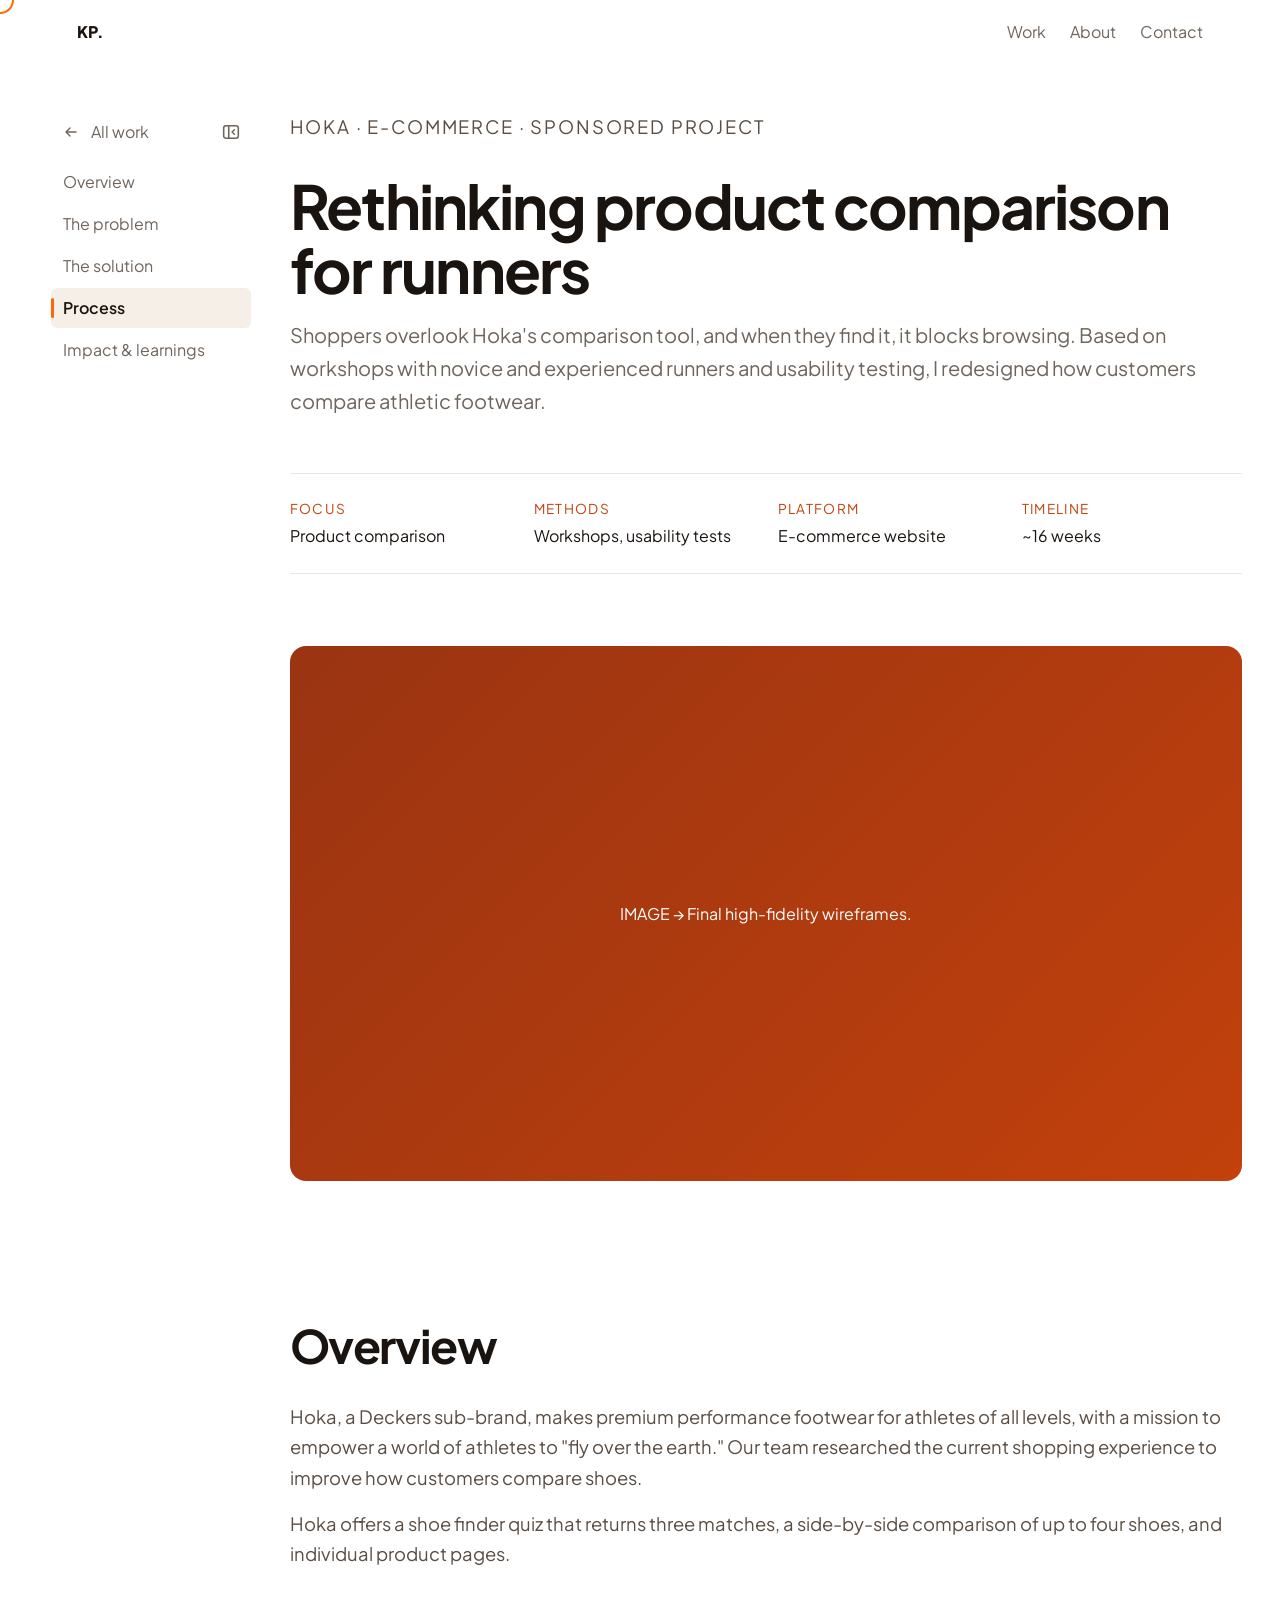
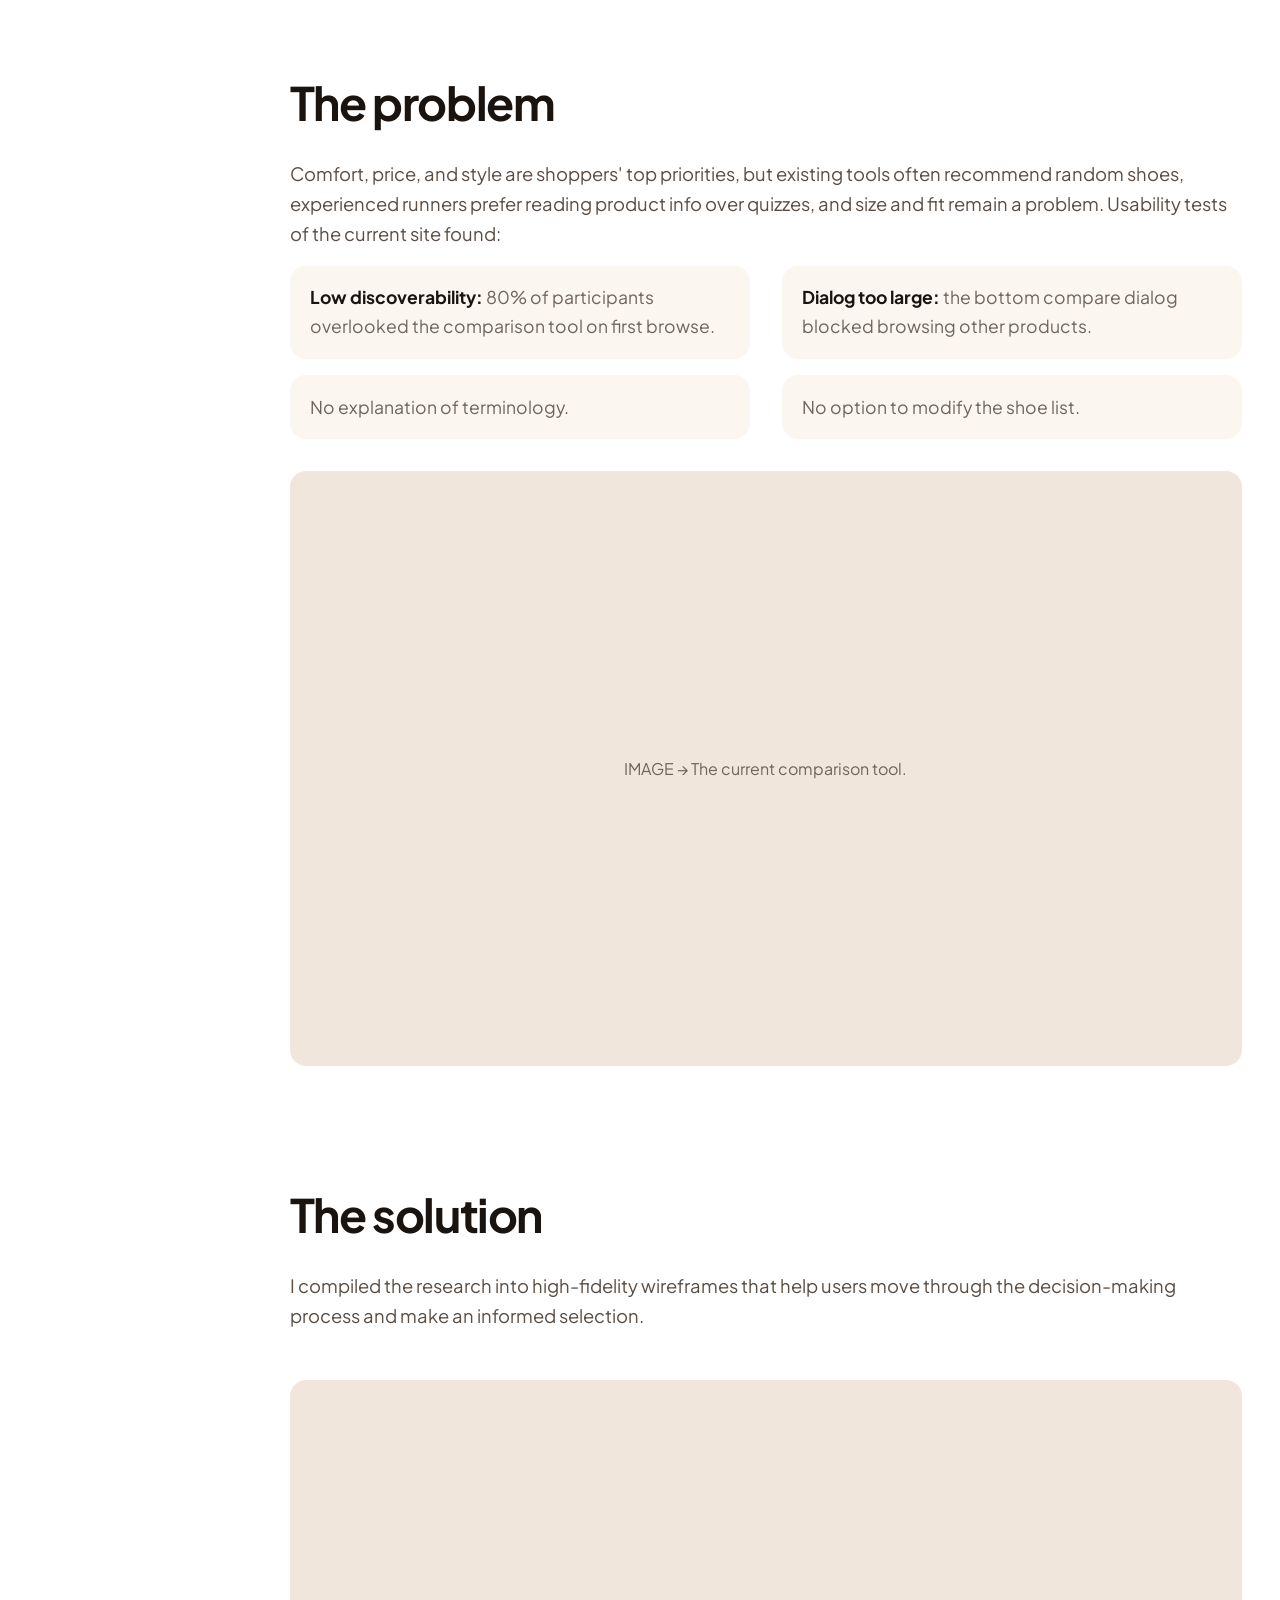
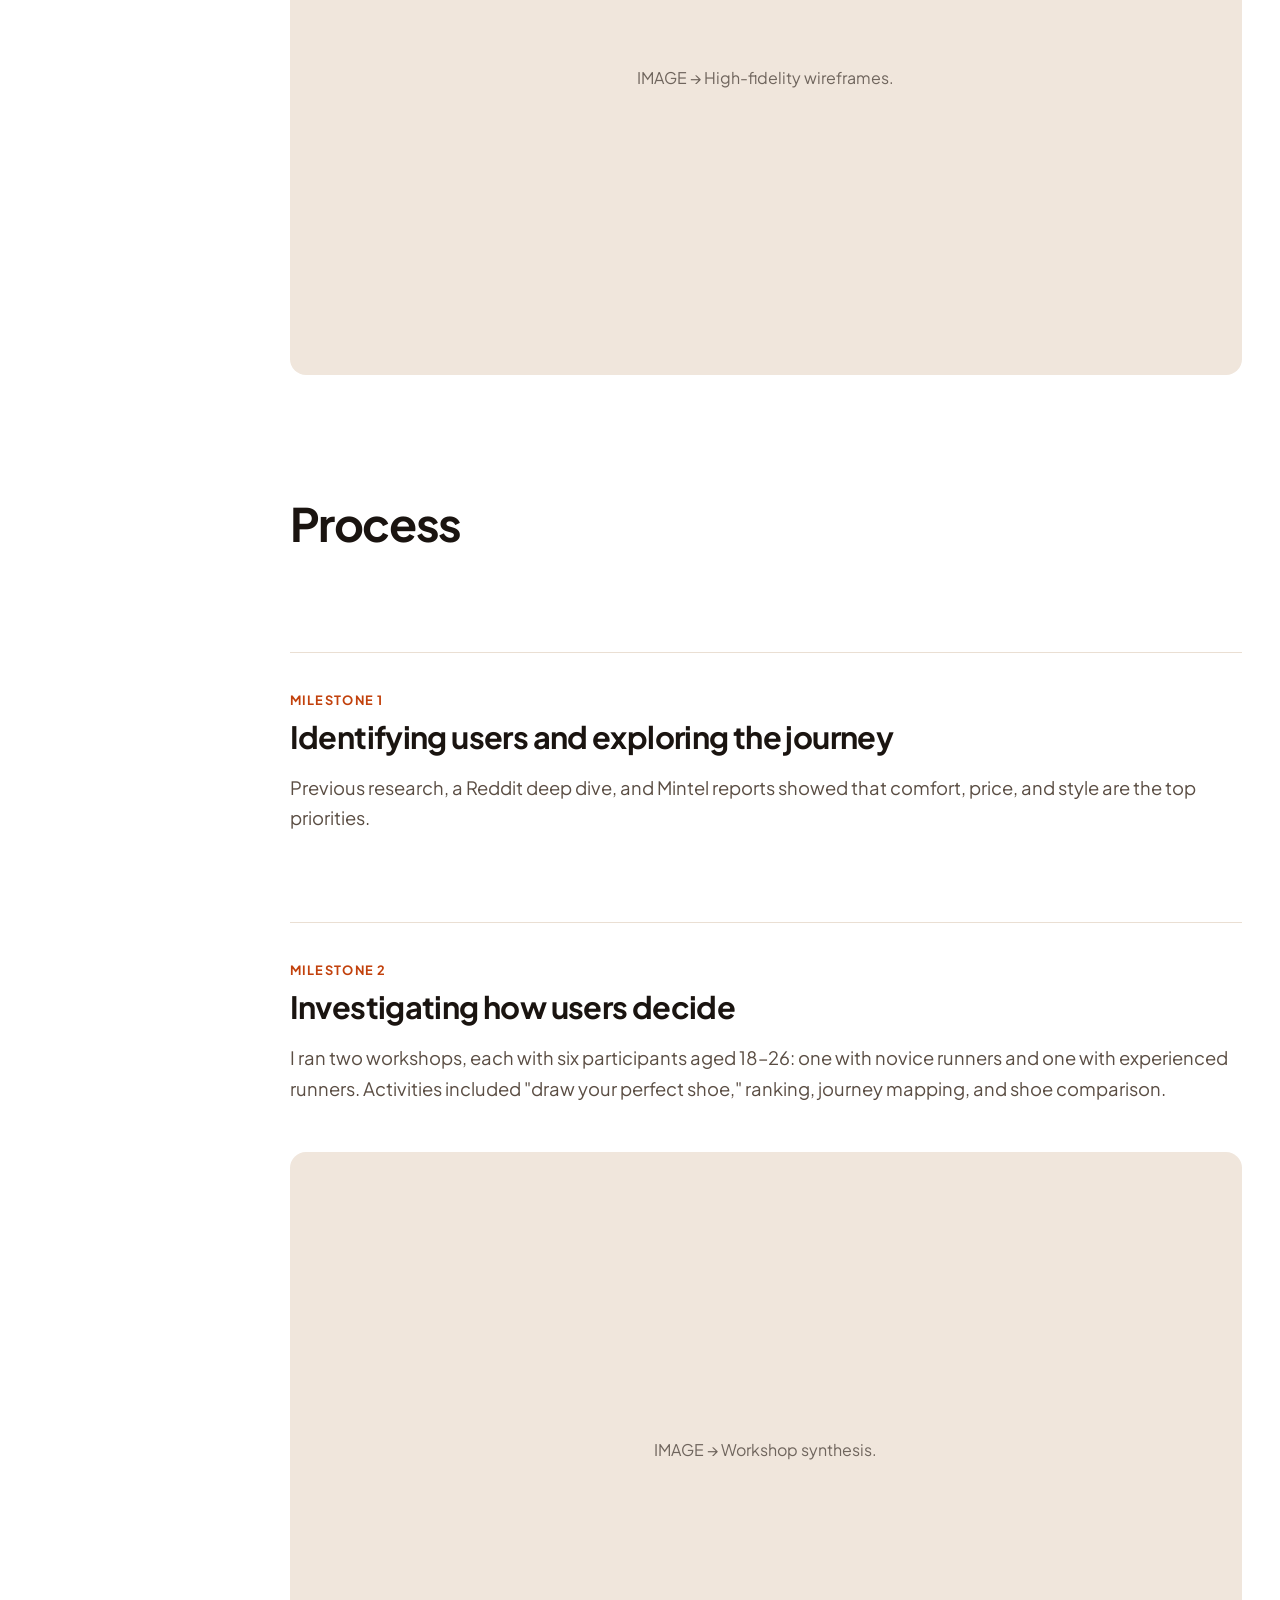
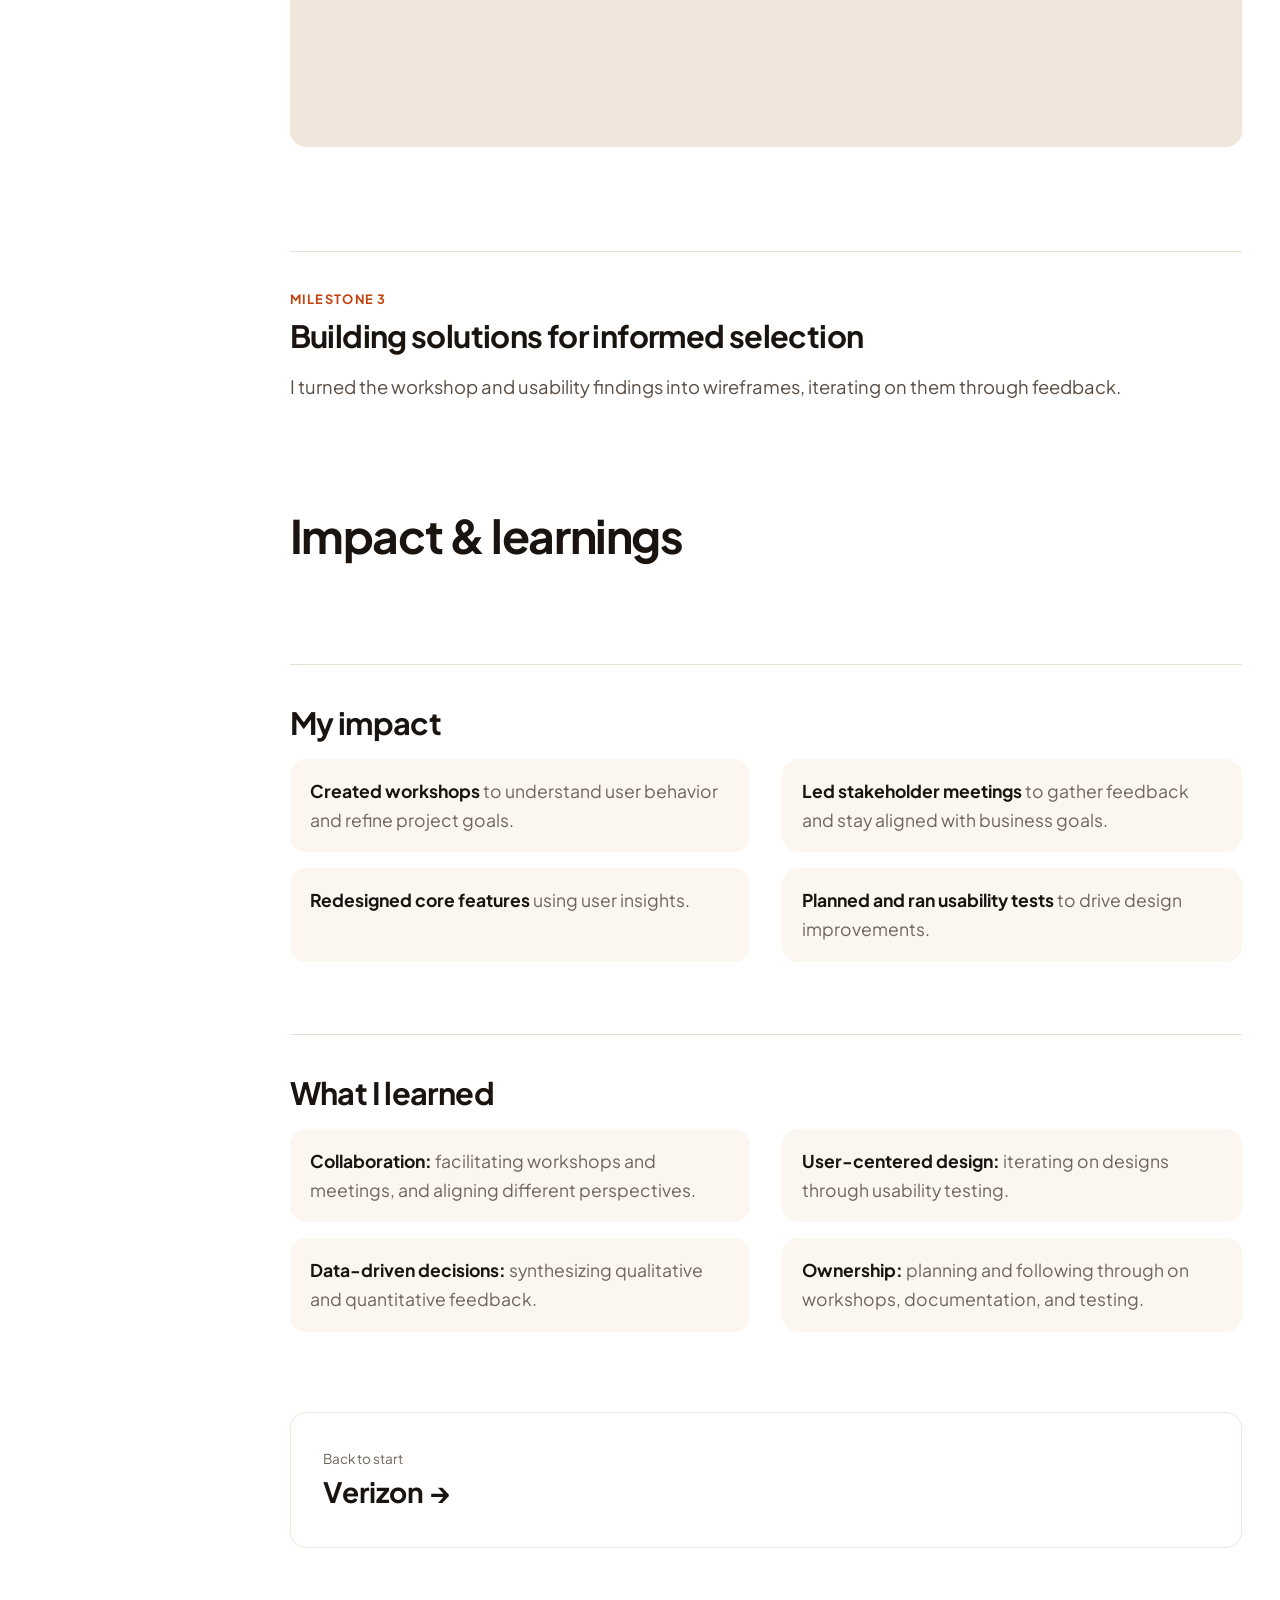
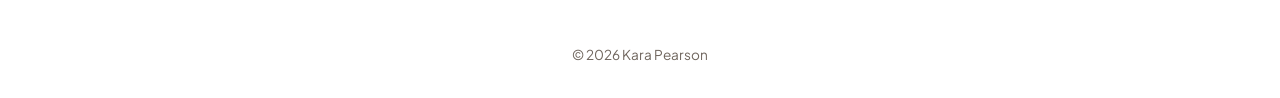
==== commit 8e7fc2d4: "Reorder Hoka card and retitle Co-authored-by: Copilot App <223556219+Copilot@users.noreply.github.co" ====
--- a/hoka.html
+++ b/hoka.html
@@ -17,7 +17,7 @@
 <main class="cs">
   <a class="back" href="index.html#work">← All work</a>
   <p class="eyebrow" style="margin-top:2rem">Hoka · E-commerce · Sponsored project</p>
-  <h1 class="split">Helping runners compare shoes without losing their place</h1>
+  <h1 class="split">Rethinking product comparison for runners</h1>
   <p class="summary reveal">Shoppers overlook Hoka's comparison tool, and when they find it, it blocks browsing. Based on workshops with novice and experienced runners and usability testing, I redesigned how customers compare athletic footwear.</p>
 
   <dl class="meta reveal">
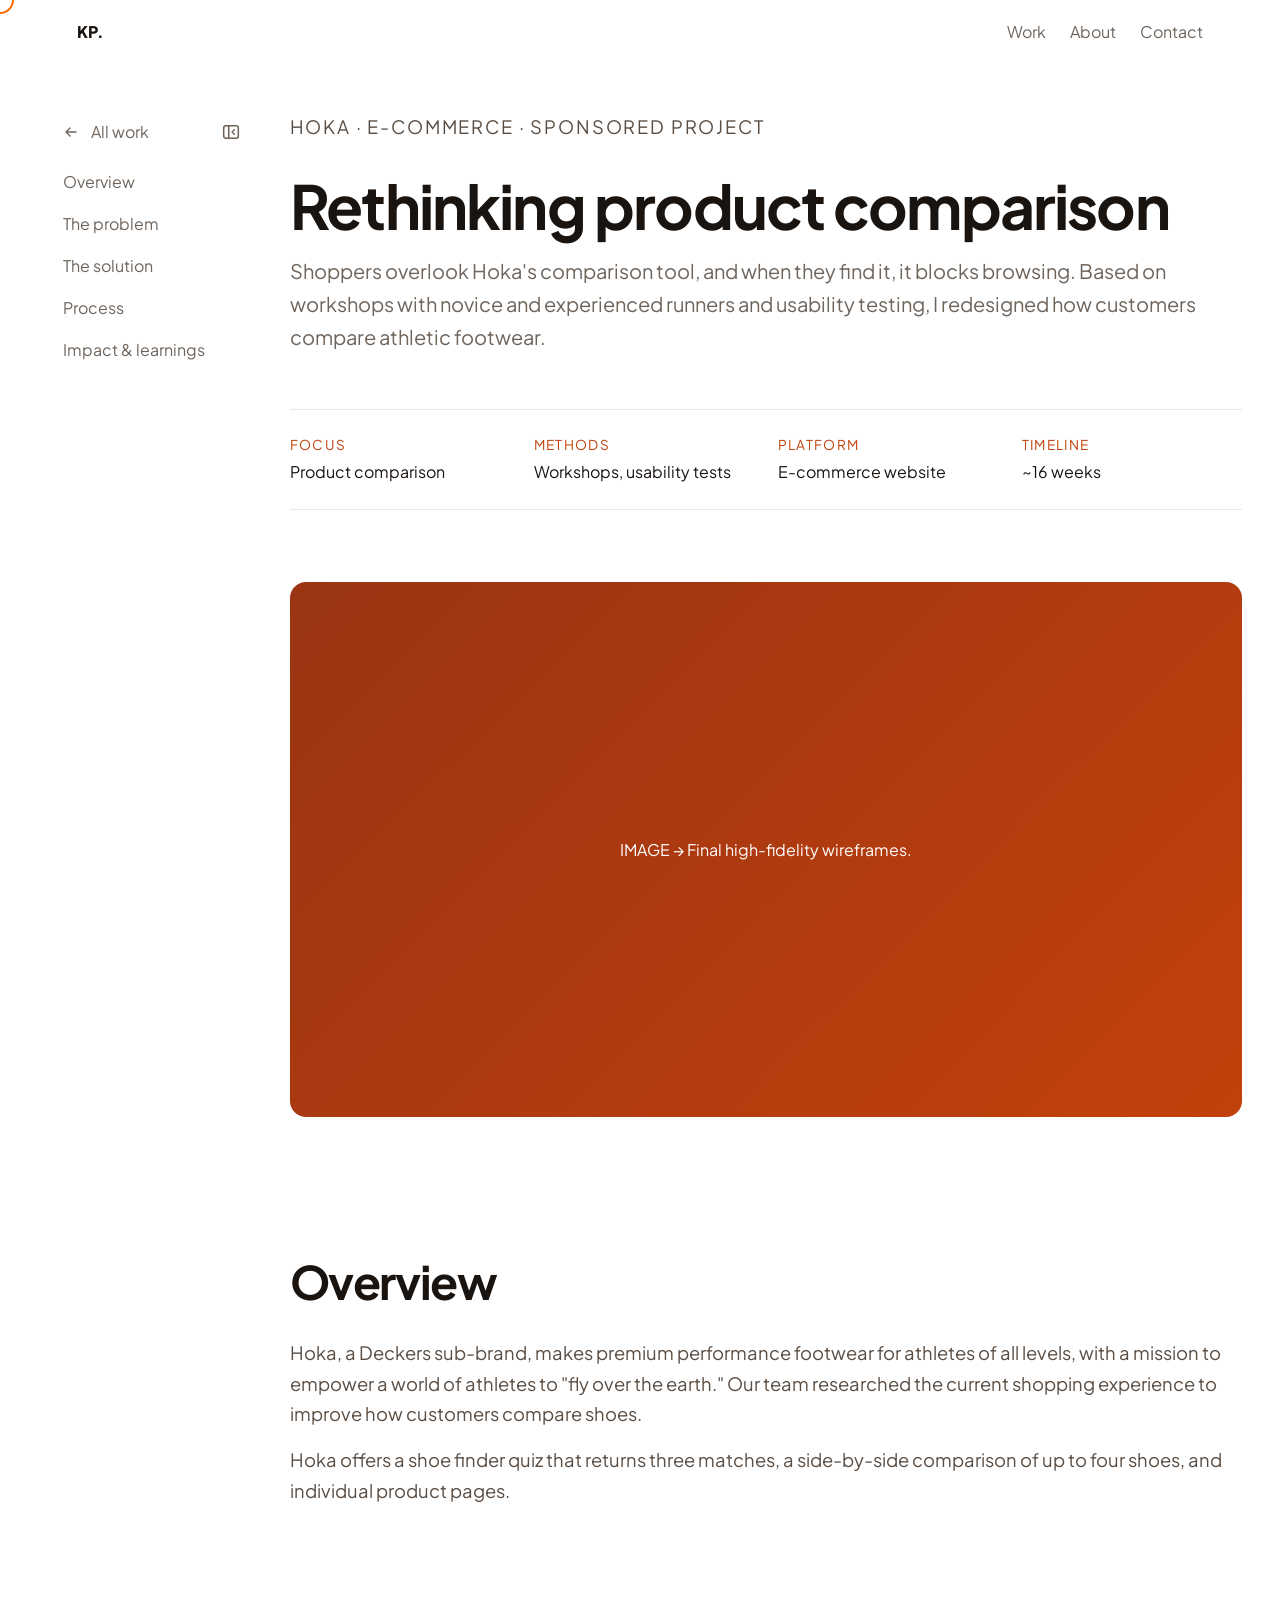
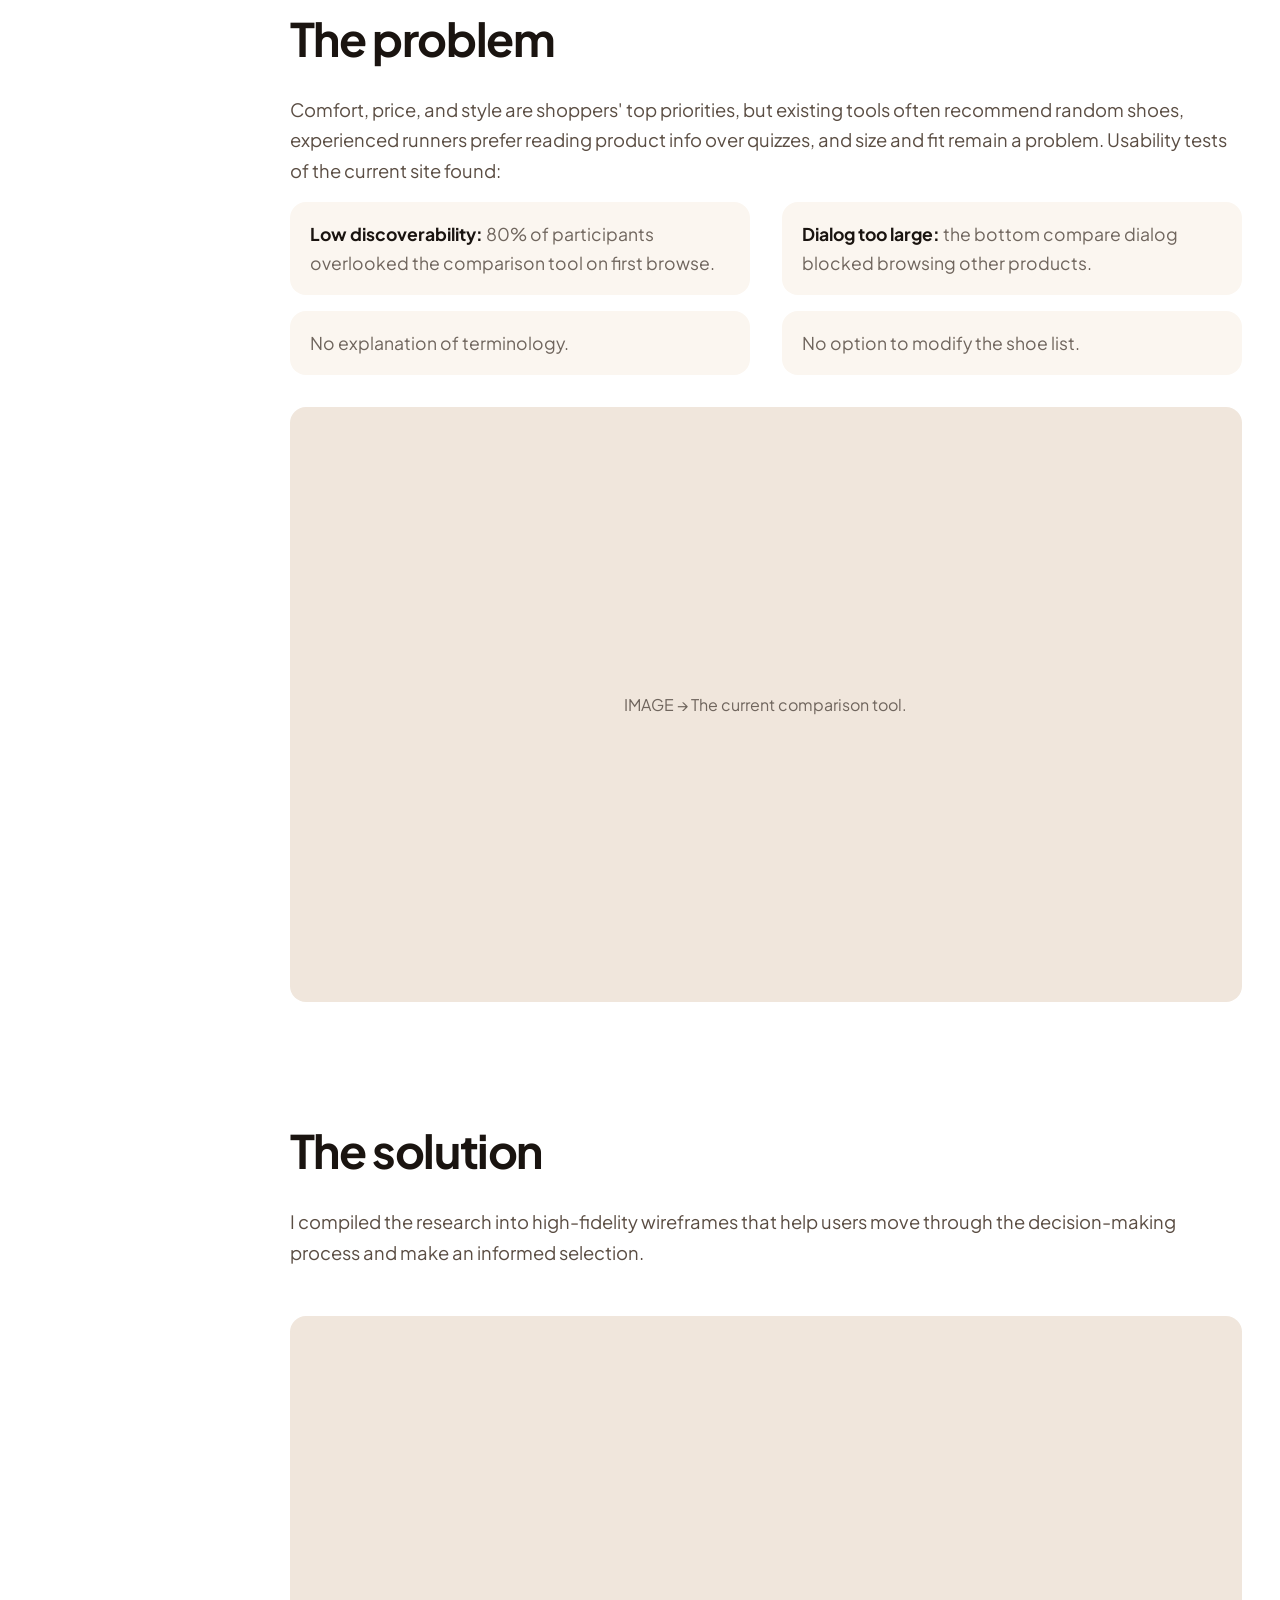
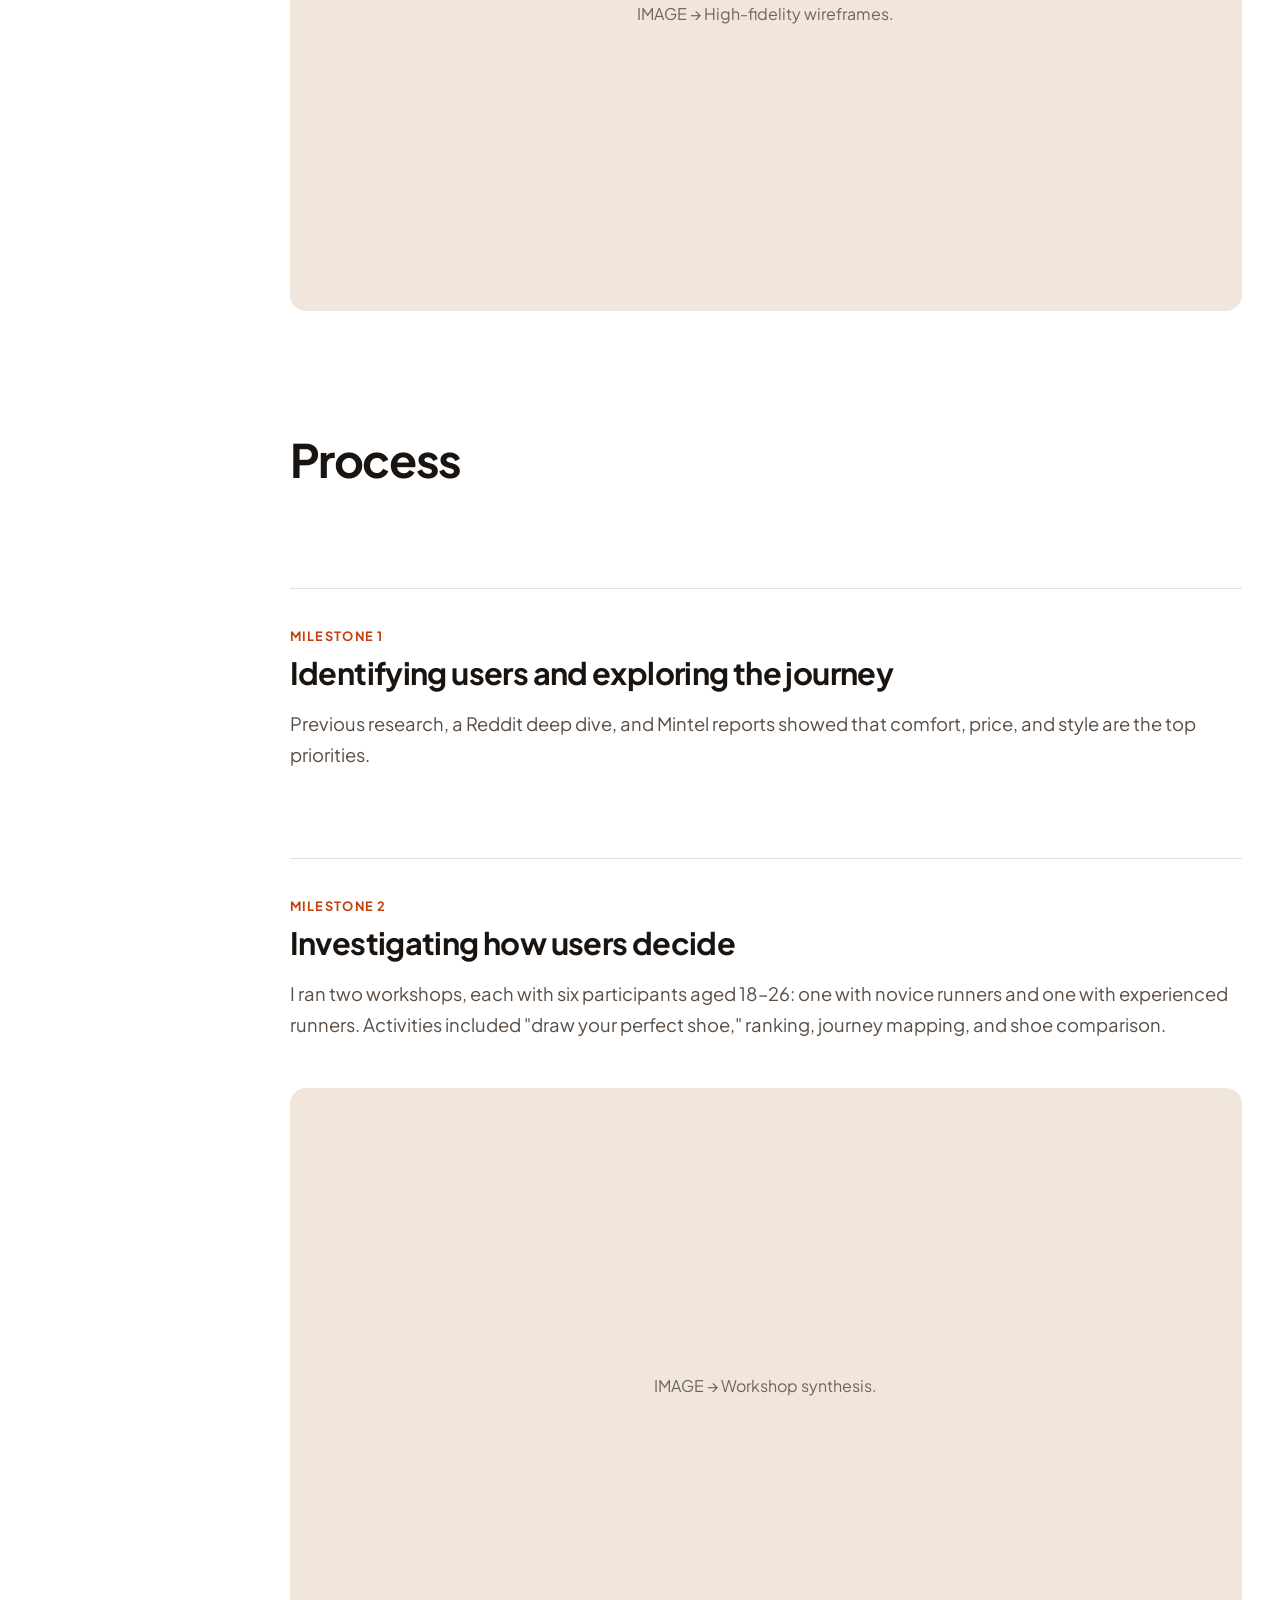
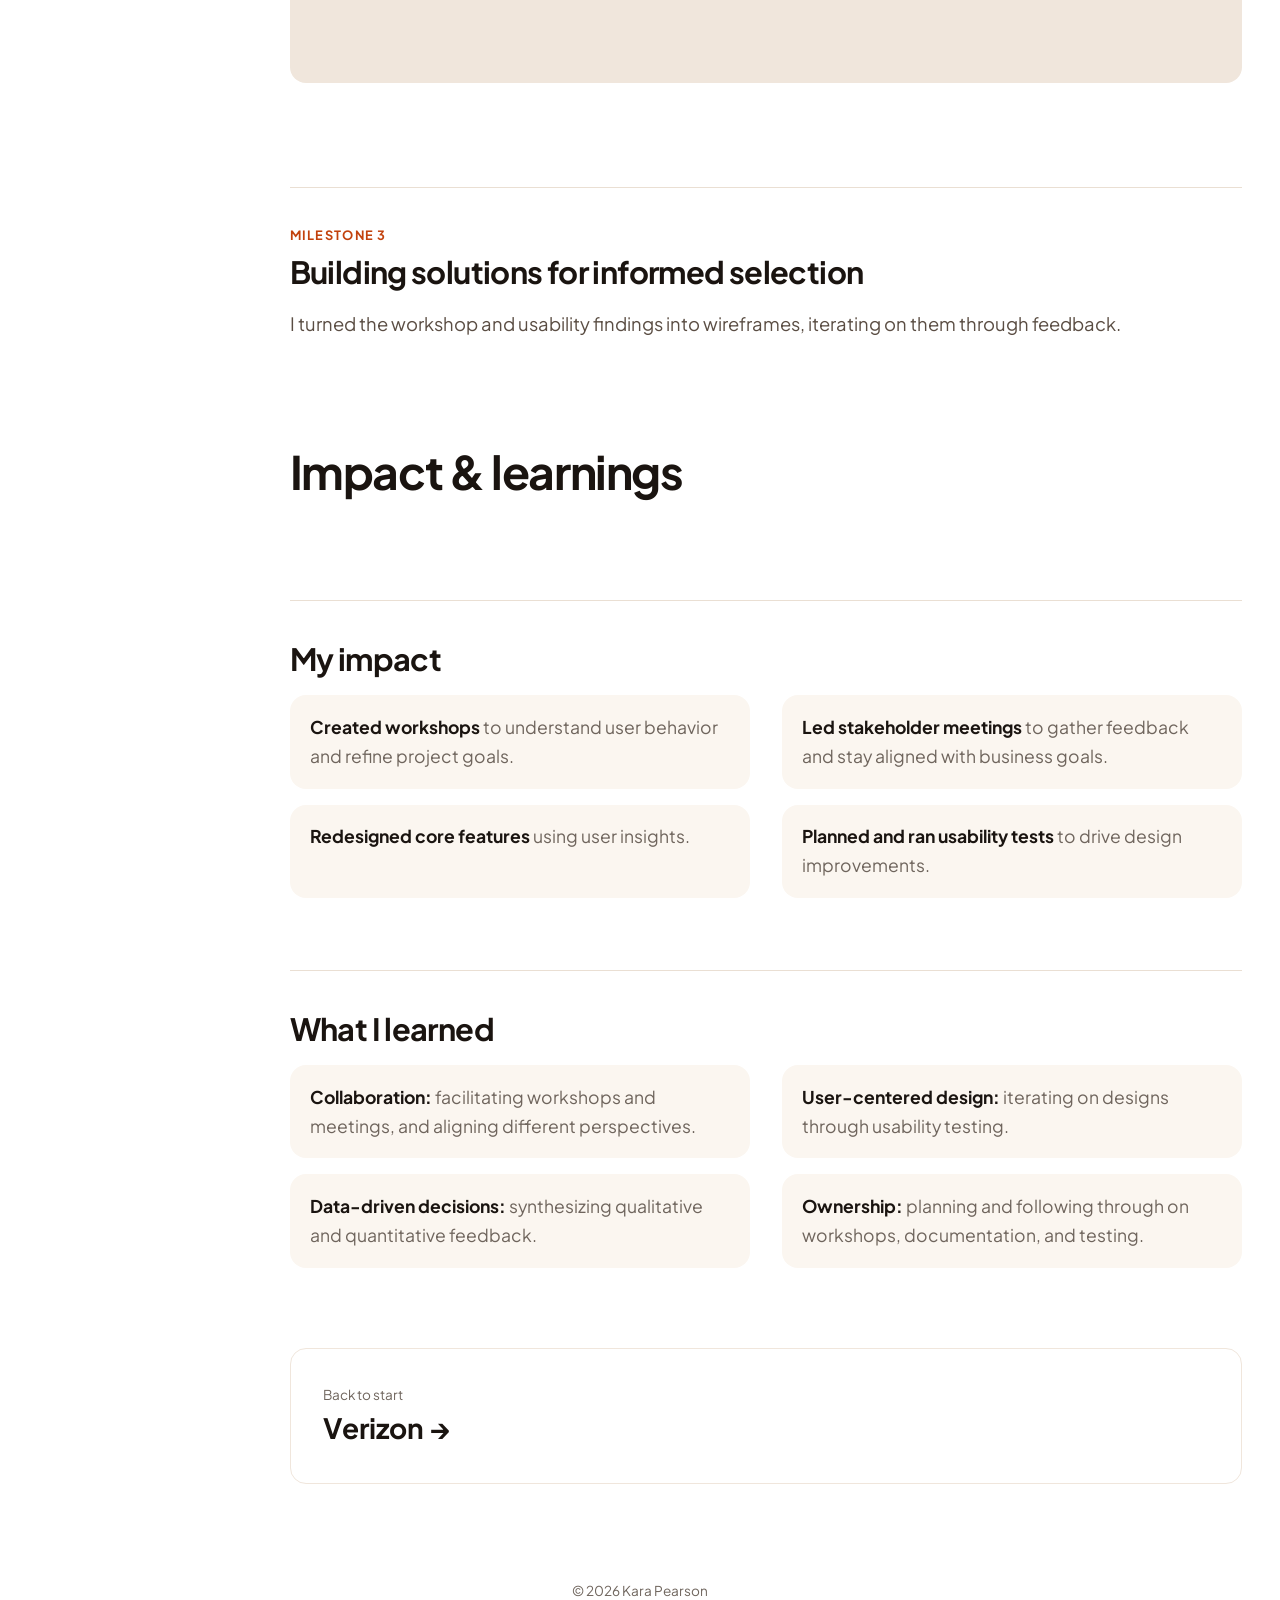
==== commit 55a56208: "Shorten Hoka title Co-authored-by: Copilot App <223556219+Copilot@users.noreply.github.com> Copilot-" ====
--- a/hoka.html
+++ b/hoka.html
@@ -17,7 +17,7 @@
 <main class="cs">
   <a class="back" href="index.html#work">← All work</a>
   <p class="eyebrow" style="margin-top:2rem">Hoka · E-commerce · Sponsored project</p>
-  <h1 class="split">Rethinking product comparison for runners</h1>
+  <h1 class="split">Rethinking product comparison</h1>
   <p class="summary reveal">Shoppers overlook Hoka's comparison tool, and when they find it, it blocks browsing. Based on workshops with novice and experienced runners and usability testing, I redesigned how customers compare athletic footwear.</p>
 
   <dl class="meta reveal">
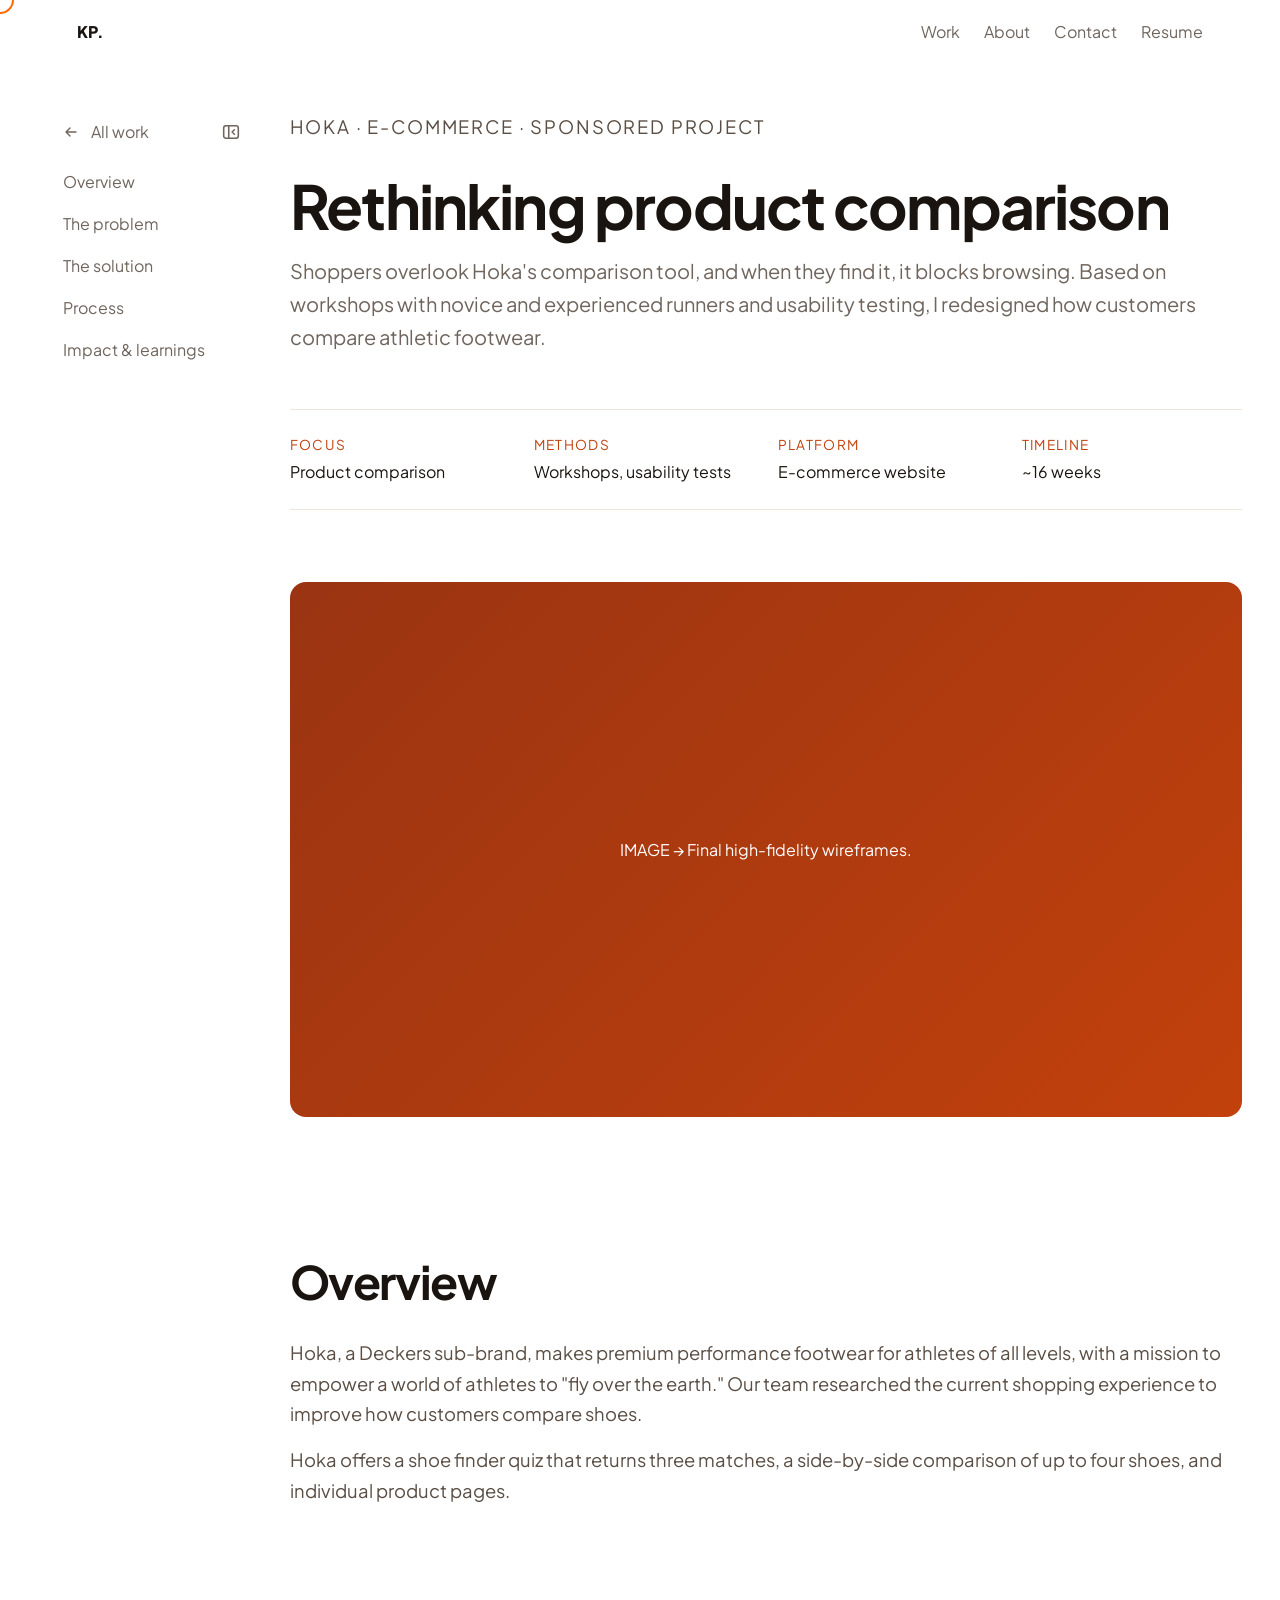
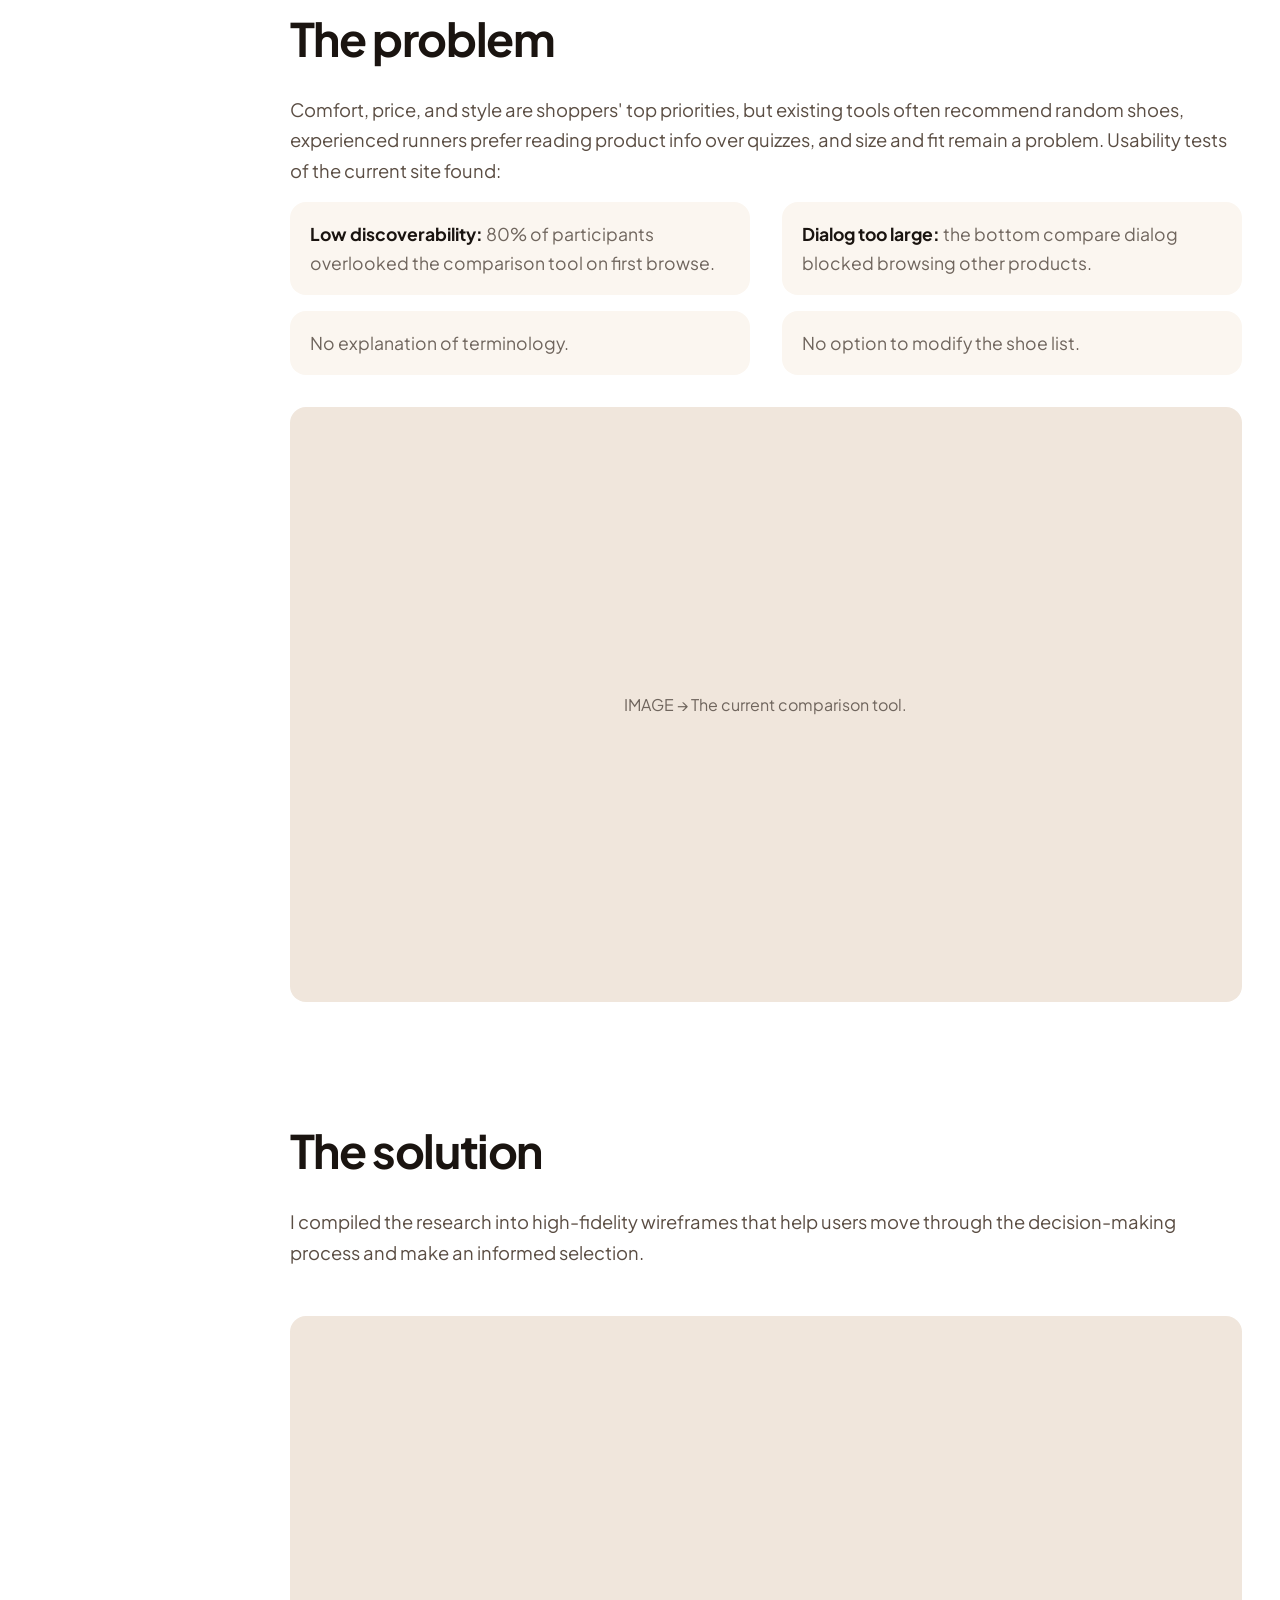
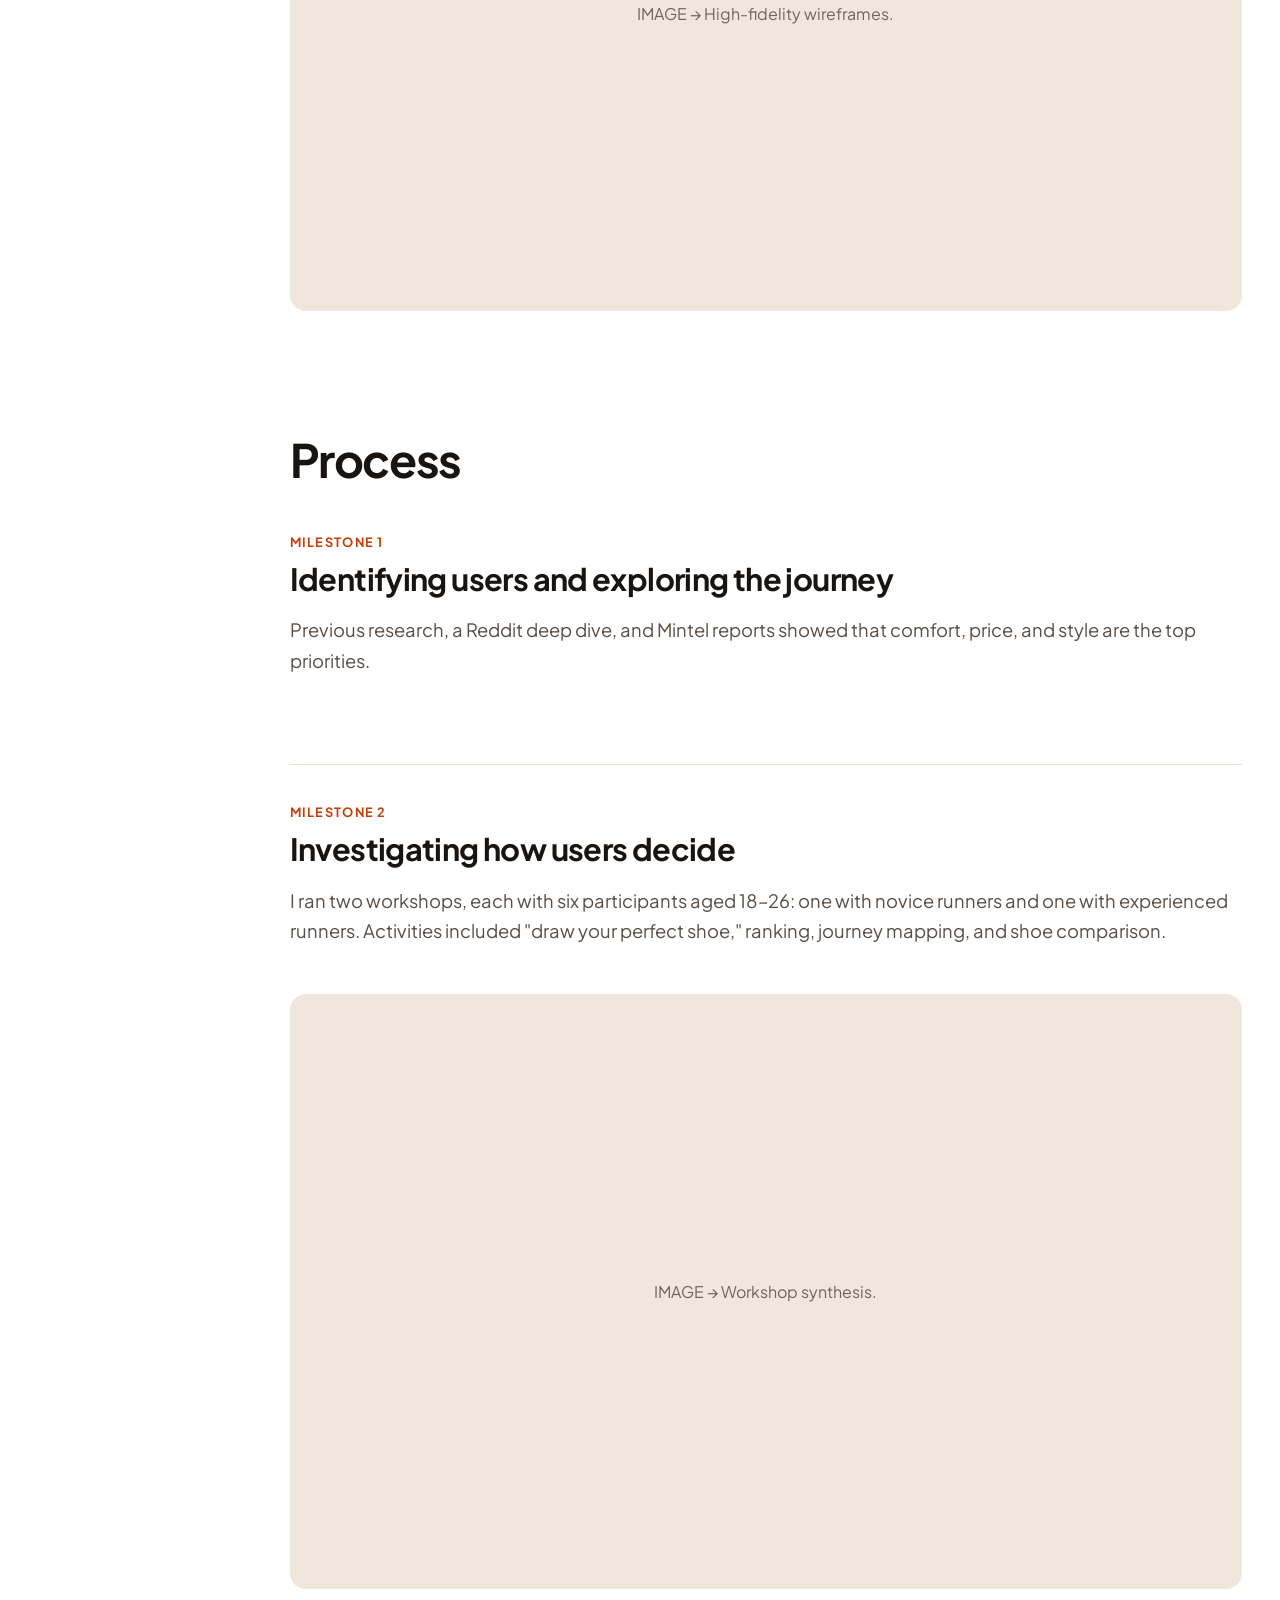
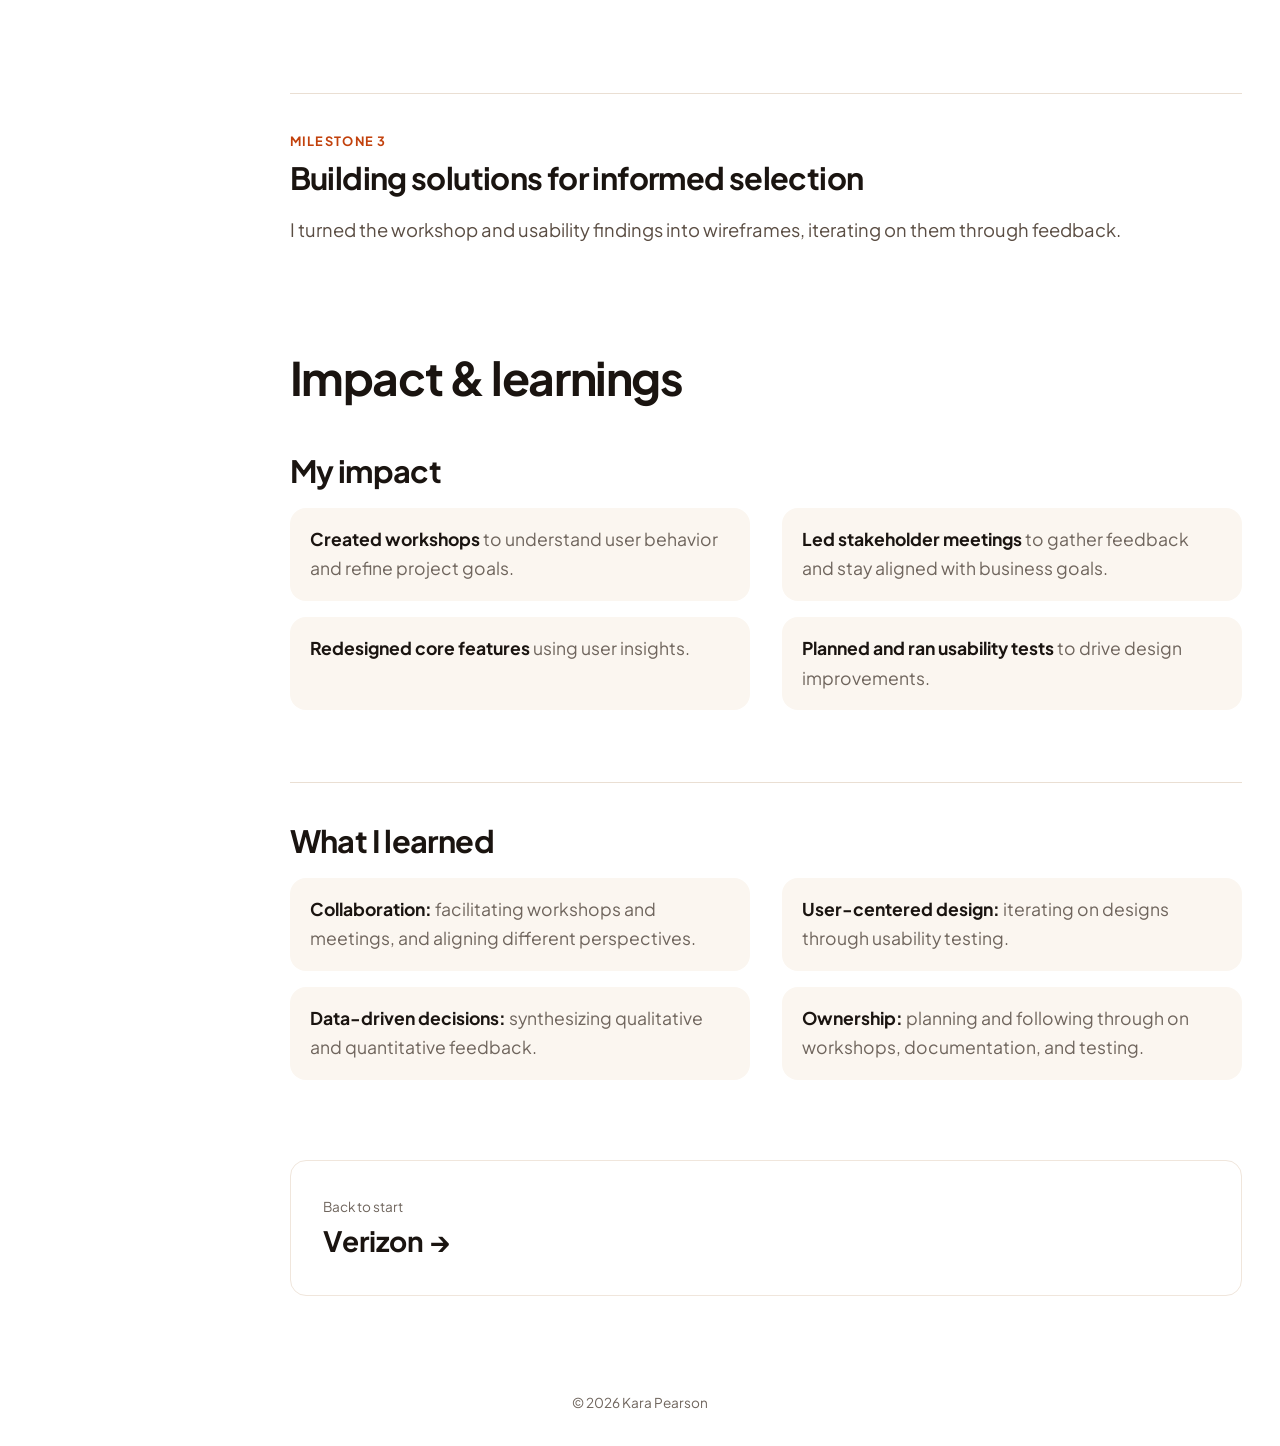
==== commit e72dd67e: "Add Resume link to project page nav Co-authored-by: Copilot App <223556219+Copilot@users.noreply.git" ====
--- a/hoka.html
+++ b/hoka.html
@@ -4,14 +4,14 @@
 <meta charset="UTF-8">
 <meta name="viewport" content="width=device-width, initial-scale=1">
 <title>Hoka — Kara Pearson</title>
-<link rel="stylesheet" href="style.css">
+<link rel="stylesheet" href="style.css?v=r1">
 </head>
 <body>
 <div class="cursor" aria-hidden="true"></div>
 <div class="progress" aria-hidden="true"></div>
 <header class="nav">
   <a href="index.html" class="logo">KP.</a>
-  <nav><a href="index.html#work">Work</a><a href="index.html#about">About</a><a href="index.html#contact">Contact</a></nav>
+  <nav><a href="index.html#work">Work</a><a href="index.html#about">About</a><a href="index.html#contact">Contact</a><a href="Kara-Pearson-Resume.pdf" target="_blank" rel="noopener">Resume</a></nav>
 </header>
 
 <main class="cs">
--- a/style.css
+++ b/style.css
@@ -423,9 +423,7 @@
 .private-work .pw-lead{font-size:1.05rem}
 .case{cursor:auto}
 a.thumb{display:block;cursor:pointer}
-.private-work .pw{background:#fff;border-color:rgba(194,65,12,.12);transition:transform .3s ease,border-color .3s ease,box-shadow .3s ease}
-.private-work .pw:hover{transform:translateY(-3px);border-color:rgba(255,106,0,.55);box-shadow:0 14px 30px -18px rgba(194,65,12,.35)}
-@media(prefers-reduced-motion:reduce){.private-work .pw{transition:none}.private-work .pw:hover{transform:none}}
+.private-work .pw{background:#fff;border-color:rgba(194,65,12,.12);cursor:default}
 .about{padding-top:10rem}
 .snap img{animation:wobble2 7s ease-in-out infinite}.snap:nth-child(2) img{animation-delay:-3.5s}@keyframes wobble2{0%,100%{transform:translateY(0) rotate(-.6deg)}50%{transform:translateY(-4px) rotate(.6deg)}}.snap:nth-child(2){margin-left:4rem}@media(prefers-reduced-motion:reduce){.snap img{animation:none}}
 .cs .chat{display:flex;flex-direction:column;gap:.7rem;max-width:520px!important;margin:2.5rem 0 3.5rem;padding:0}
@@ -792,3 +790,44 @@
 .thumb.wip .wscr .cd{width:100%;flex:1;max-height:18%;border-radius:10px;background:linear-gradient(90deg,rgba(255,255,255,.18),rgba(255,255,255,.4),rgba(255,255,255,.18));background-size:200% 100%;animation:wipsh 2s linear infinite}
 @keyframes wipspin{to{transform:rotate(360deg)}}@keyframes wipsh{to{background-position:-200% 0}}
 @media(prefers-reduced-motion:reduce){.thumb.wip .ring,.thumb.wip .wscr .cd{animation:none}}
+
+.ai-block{margin-top:4rem;padding-top:0;border-top:0}
+.ai-block h3{font-size:clamp(1.6rem,2.6vw,2.2rem);letter-spacing:normal;text-transform:none;color:var(--fg);font-weight:700;margin:0 0 .6rem}
+.ai-block .ai-lead{font-size:1.05rem;font-weight:400;color:var(--muted);max-width:780px;line-height:1.6;margin:0 0 2rem}
+.ai-block .steps{margin-top:0;gap:1.25rem}
+.ai-block .steps div{background:#fff;border:1px solid rgba(194,65,12,.12);border-radius:var(--r-lg);padding:1.5rem;transition:none;cursor:default}
+.ai-block .steps div:hover{transform:none;border-color:rgba(194,65,12,.12)}
+.ai-block .steps b{font-size:var(--fs-lead);margin-bottom:.5rem}
+.ai-block .ai-proof{margin-top:1.25rem;padding:1.5rem;border:1px solid rgba(194,65,12,.12);border-left:1px solid rgba(194,65,12,.12);background:#fbf6f0;border-radius:var(--r-lg);max-width:none;color:var(--muted);font-size:var(--fs-body)}
+.ai-block .ai-proof strong{color:var(--fg)}
+
+
+.thumb.wip .ring,.thumb.wip .wscr .cd{animation:none!important}
+.case:hover .thumb.wip .wf.wf2{transform:translateX(-50%) translateX(12%) rotate(6deg)}
+
+
+.private-work h2{margin-bottom:.6rem!important}
+.private-work .pw-lead{margin-bottom:1.5rem}
+
+
+.about-grid>*,.cs .ov-split>*,.ovs>*,.mb-canvas>*{min-width:0}
+.ovr .chip{white-space:normal}
+@media(max-width:800px){.snap{--d:min(215px,40vw)}.snaps{padding:0 0 3rem}.snap:nth-child(2){margin-left:1rem}}
+@media(max-width:520px){.ovr{grid-template-columns:4.2rem 1fr;grid-template-areas:"k v" "k vt" "c c";row-gap:.4rem}.ovr .chip{justify-self:start}.mb-canvas{grid-template-columns:1fr!important;padding-left:3.2rem!important;padding-right:1rem!important}.steps{grid-template-columns:1fr}}
+
+
+.about{overflow-x:clip}
+
+
+@media(max-width:520px){.now-chips{flex-direction:column;align-items:flex-start}.snaps{padding-left:.6rem}}
+
+
+@media(max-width:520px){.cs .ovr{grid-template-columns:4.2rem 1fr;grid-template-areas:"k v" "k vt" "c c";row-gap:.4rem}.cs .ovr .chip{justify-self:start}.big-link{font-size:clamp(1.05rem,5.6vw,1.5rem);overflow-wrap:anywhere}}
+
+
+@media(min-width:1900px){html{font-size:112.5%}}
+@media(min-width:2400px){html{font-size:125%}}
+
+@media(max-width:520px){.now-chips{gap:.35rem}.now-chips li+li::before{display:none}.now-chips li{align-items:baseline}}
+.snap{flex:0 1 var(--d);width:auto;max-width:var(--d);height:auto;aspect-ratio:1}.snap img{aspect-ratio:1}
+.cs>h2+h3{border-top:0;padding-top:0;margin-top:1.2rem}
